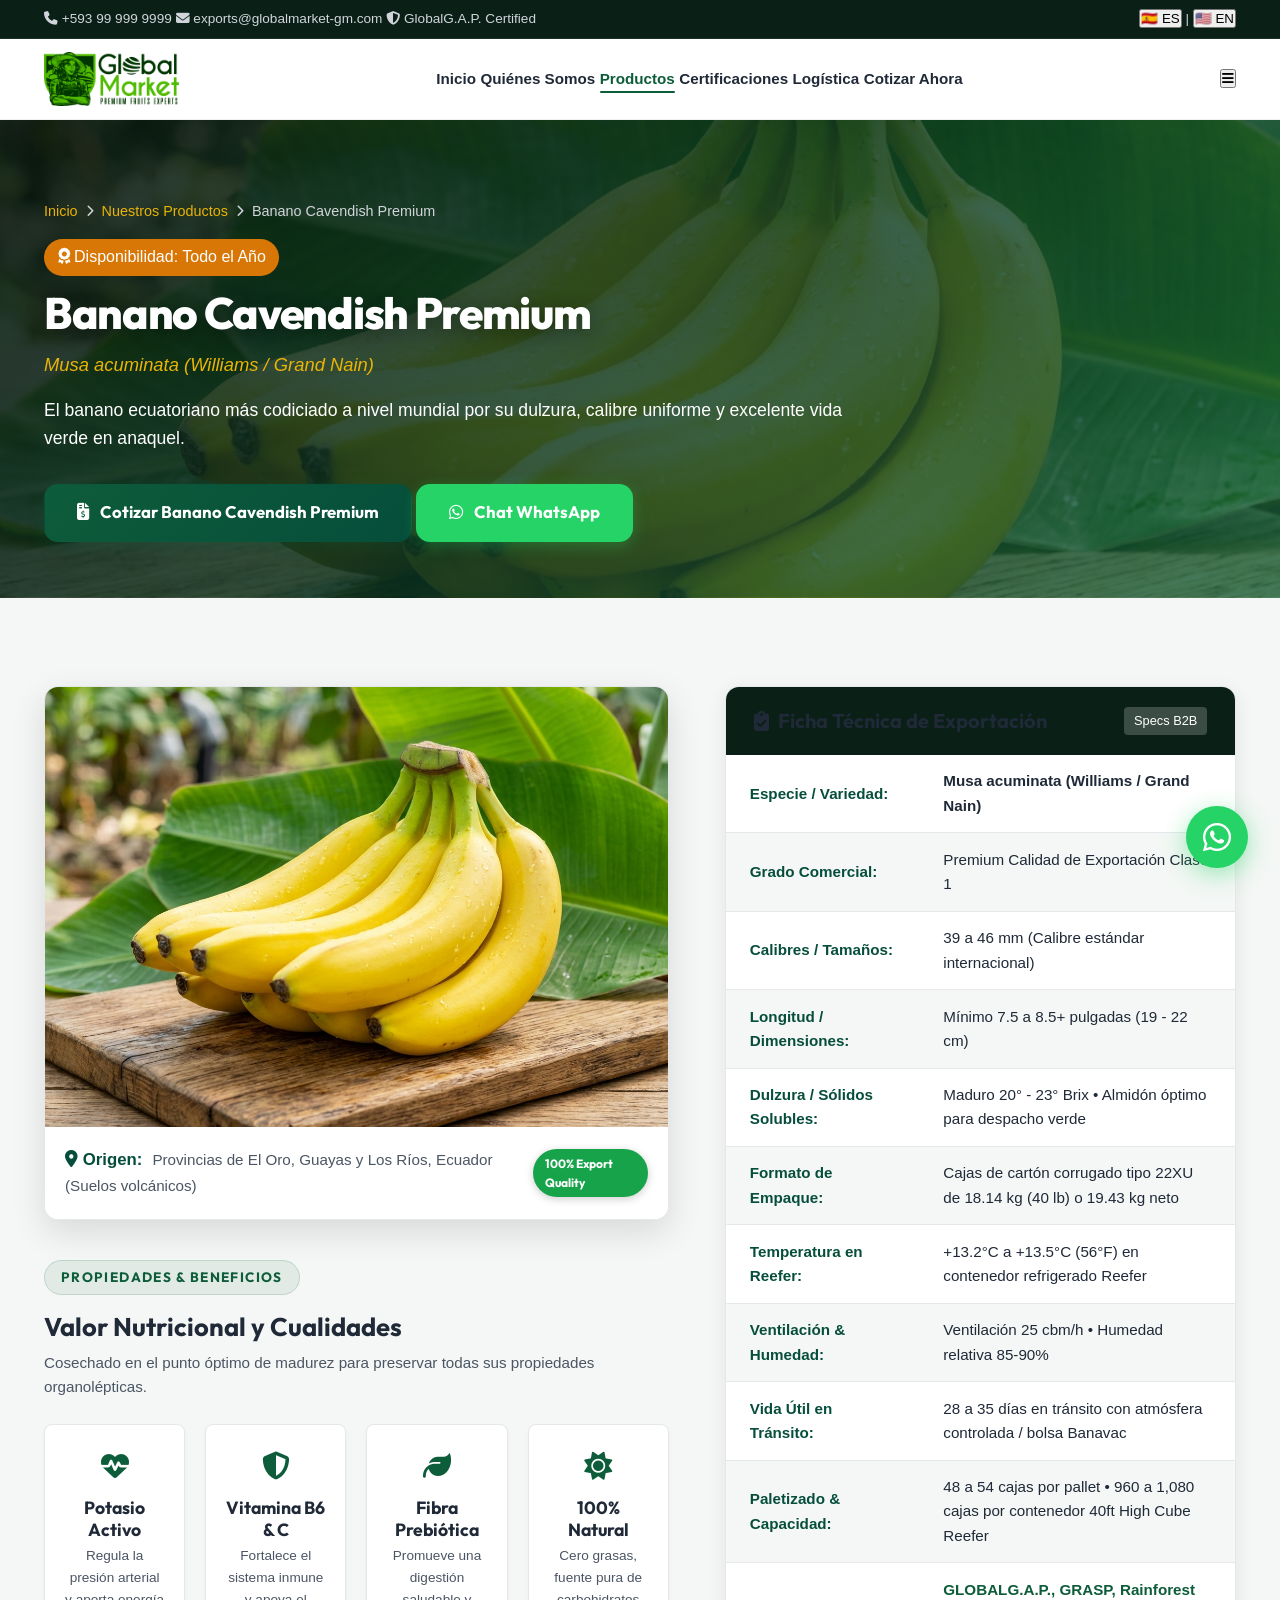
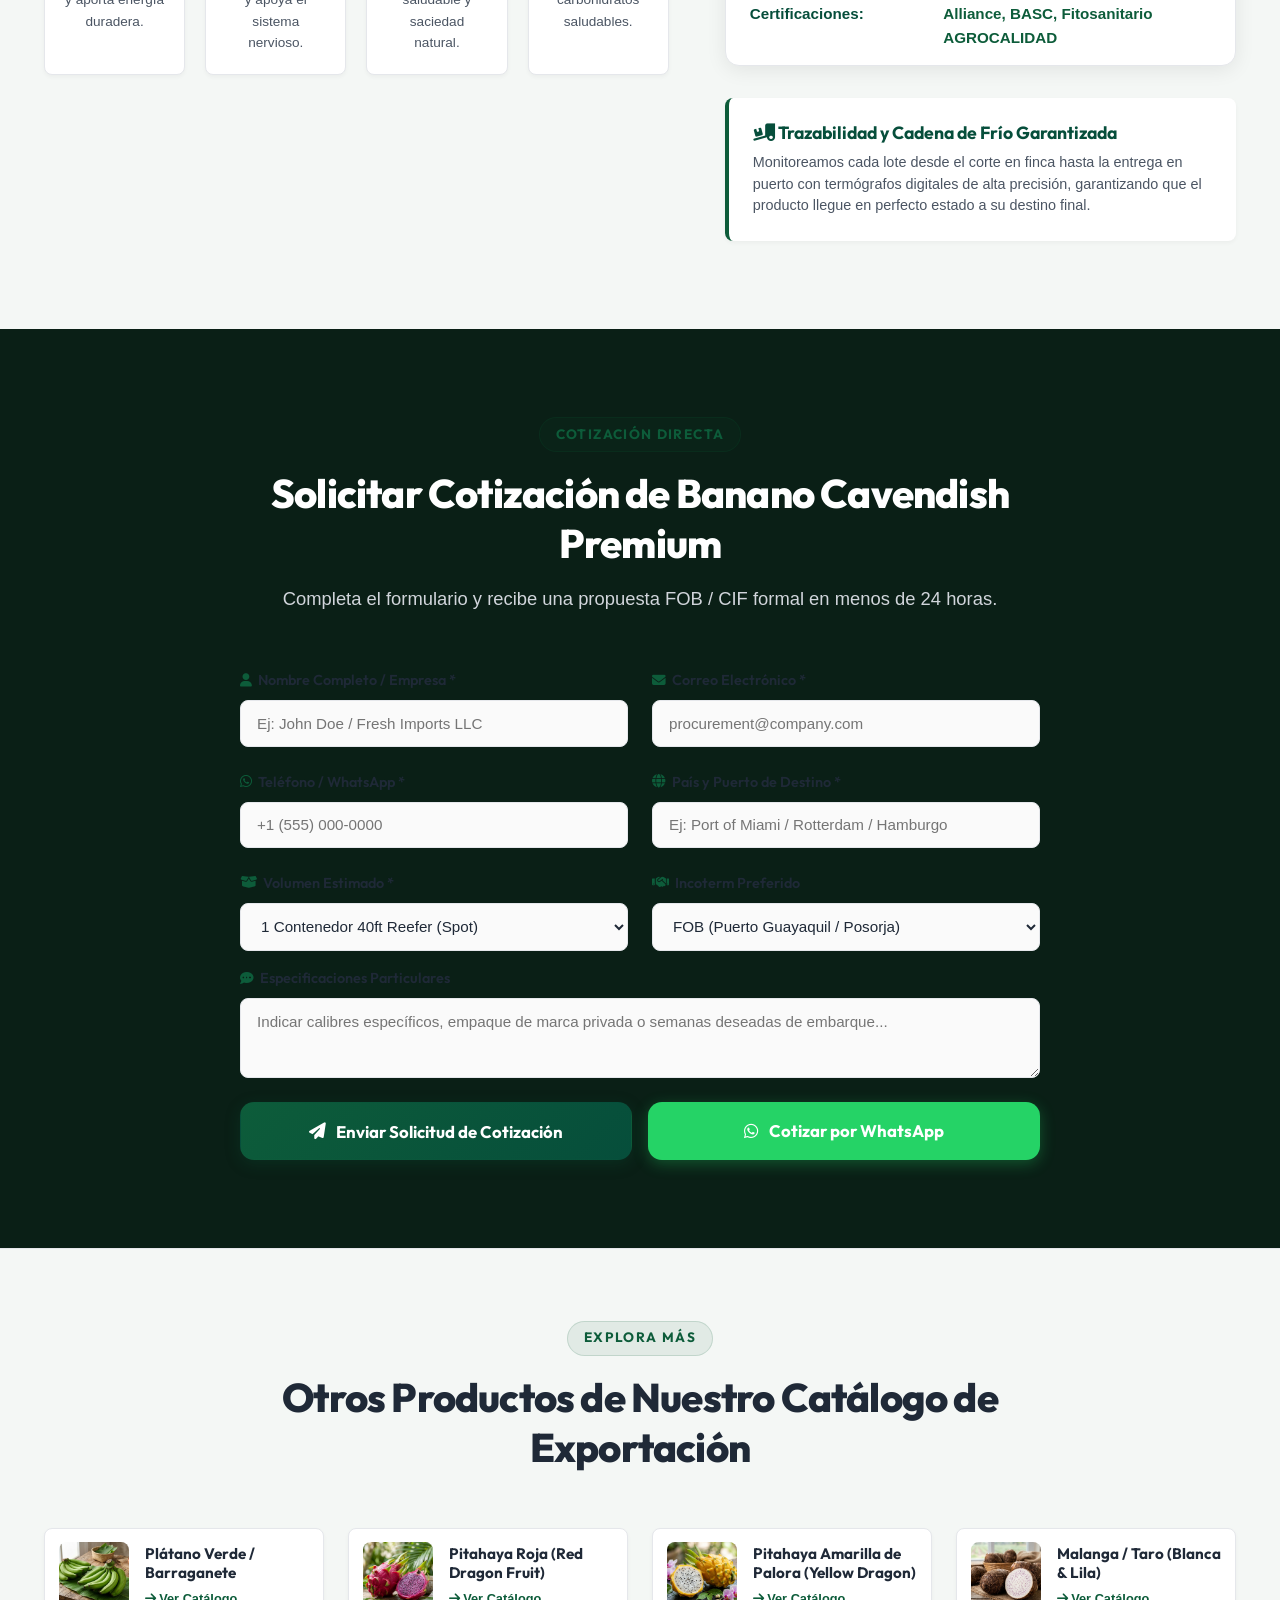
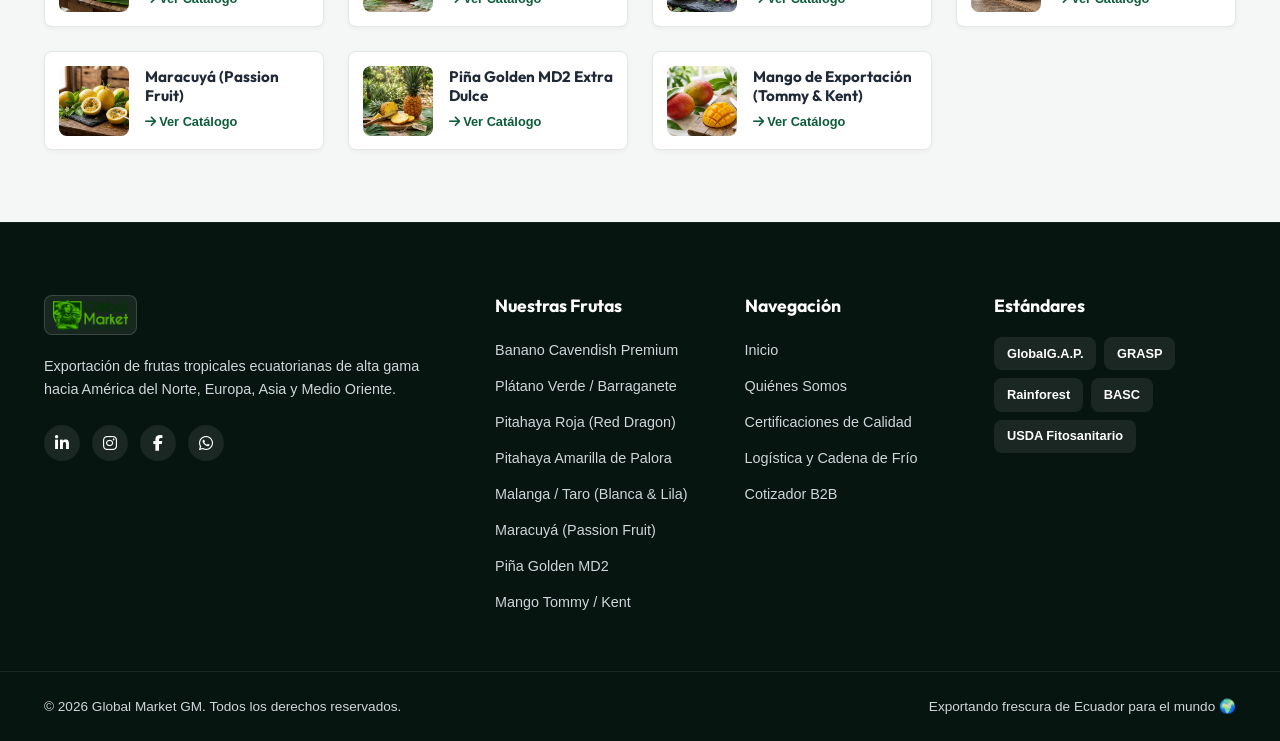
==== banano.html @ 69b7d5f7 "feat: Páginas dedicadas individuales para las 8 frutas de exportación con cabeceras de imagen, ficha" ====
<!DOCTYPE html>
<html lang="es">
<head>
  <meta charset="UTF-8">
  <meta name="viewport" content="width=device-width, initial-scale=1.0">
  <title>Banano Cavendish Premium | Exportación Global Market GM</title>
  <meta name="description" content="Exportación de Banano Cavendish Premium desde Ecuador. El banano ecuatoriano más codiciado a nivel mundial por su dulzura, calibre uniforme y excelente vida verde en anaquel. Ficha técnica, calibres, empaque y cotización B2B.">
  <link rel="icon" type="image/png" href="assets/images/favicon.png?v=3">

  <!-- Google Fonts & FontAwesome -->
  <link rel="preconnect" href="https://fonts.googleapis.com">
  <link rel="preconnect" href="https://fonts.gstatic.com" crossorigin>
  <link href="https://fonts.googleapis.com/css2?family=Inter:wght@300;400;500;600;700&family=Outfit:wght@500;600;700;800&display=swap" rel="stylesheet">
  <link rel="stylesheet" href="https://cdnjs.cloudflare.com/ajax/libs/font-awesome/6.5.1/css/all.min.css">

  <!-- Stylesheet -->
  <link rel="stylesheet" href="styles.css?v=4">
</head>
<body>

  <!-- TOP BAR -->
  <div class="top-bar">
    <div class="container top-bar-inner">
      <div class="top-bar-contact">
        <a href="tel:+593999999999"><i class="fa-solid fa-phone"></i> +593 99 999 9999</a>
        <a href="mailto:exports@globalmarket-gm.com"><i class="fa-solid fa-envelope"></i> exports@globalmarket-gm.com</a>
        <span class="top-bar-badge"><i class="fa-solid fa-shield-halved"></i> GlobalG.A.P. Certified</span>
      </div>
      <div class="top-bar-lang">
        <button type="button" class="lang-btn active" data-lang="es">🇪🇸 ES</button>
        <span class="lang-divider">|</span>
        <button type="button" class="lang-btn" data-lang="en">🇺🇸 EN</button>
      </div>
    </div>
  </div>

  <!-- NAVBAR -->
  <header class="main-header" id="navbar">
    <div class="container nav-container">
      <a href="index.html" class="brand-logo" aria-label="Global Market Inicio">
        <img src="assets/images/logo.png?v=3" alt="Global Market Logo" class="brand-img">
      </a>

      <nav class="nav-links" id="navLinks">
        <a href="index.html#inicio" class="nav-link" data-i18n="nav_home">Inicio</a>
        <a href="index.html#nosotros" class="nav-link" data-i18n="nav_about">Quiénes Somos</a>
        <a href="index.html#productos" class="nav-link active" data-i18n="nav_products">Productos</a>
        <a href="index.html#certificaciones" class="nav-link" data-i18n="nav_cert">Certificaciones</a>
        <a href="index.html#logistica" class="nav-link" data-i18n="nav_logistics">Logística</a>
        <a href="index.html#cotizador" class="nav-link nav-btn-cta" data-i18n="nav_quote">Cotizar Ahora</a>
      </nav>

      <button class="nav-mobile-toggle" id="mobileToggle" aria-label="Abrir Menú">
        <i class="fa-solid fa-bars"></i>
      </button>
    </div>
  </header>

  <!-- PRODUCT HERO HEADER CON IMAGEN -->
  <section class="product-hero product-hero-banano">
    <div class="container">
      <div class="breadcrumbs">
        <a href="index.html">Inicio</a>
        <i class="fa-solid fa-chevron-right" style="font-size: 0.75rem;"></i>
        <a href="index.html#productos">Nuestros Productos</a>
        <i class="fa-solid fa-chevron-right" style="font-size: 0.75rem;"></i>
        <span>Banano Cavendish Premium</span>
      </div>

      <div class="product-hero-content" style="max-width: 800px;">
        <span class="badge badge-gold" style="display: inline-block; margin-bottom: 0.75rem; padding: 0.35rem 0.85rem; border-radius: 99px;">
          <i class="fa-solid fa-award"></i> Disponibilidad: Todo el Año
        </span>
        <h1 class="hero-title" style="font-size: 2.75rem; margin-bottom: 0.75rem;">Banano Cavendish Premium</h1>
        <p style="font-size: 1.15rem; font-style: italic; color: var(--accent-gold); margin-bottom: 1rem;">Musa acuminata (Williams / Grand Nain)</p>
        <p class="hero-desc" style="font-size: 1.1rem; line-height: 1.6; margin-bottom: 2rem;">El banano ecuatoriano más codiciado a nivel mundial por su dulzura, calibre uniforme y excelente vida verde en anaquel.</p>

        <div class="hero-cta-group">
          <a href="#cotizador-producto" class="btn btn-primary btn-lg">
            <i class="fa-solid fa-file-invoice-dollar"></i> Cotizar Banano Cavendish Premium
          </a>
          <a href="https://wa.me/593999999999?text=Hola%20Global%20Market,%20deseo%20cotizar%20Banano Cavendish Premium%20para%20exportación." target="_blank" rel="noopener noreferrer" class="btn btn-whatsapp btn-lg">
            <i class="fa-brands fa-whatsapp"></i> Chat WhatsApp
          </a>
        </div>
      </div>
    </div>
  </section>

  <!-- PRODUCT DETAIL & SPECS -->
  <section class="section-padding bg-light">
    <div class="container">
      <div class="product-detail-grid">
        
        <!-- LEFT: IMAGEN HD & NUTRICIÓN -->
        <div>
          <div class="detail-gallery-box">
            <img src="assets/images/banano.jpg?v=4" alt="Banano Cavendish Premium" class="detail-main-img">
            <div style="padding: 1.25rem; background: #FFFFFF; display: flex; justify-content: space-between; align-items: center;">
              <div>
                <strong style="color: var(--primary-dark); font-size: 1.05rem;"><i class="fa-solid fa-location-dot text-primary"></i> Origen:</strong>
                <span style="font-size: 0.95rem; color: var(--text-muted); margin-left: 0.35rem;">Provincias de El Oro, Guayas y Los Ríos, Ecuador (Suelos volcánicos)</span>
              </div>
              <span class="product-badge badge-green" style="position: static;">100% Export Quality</span>
            </div>
          </div>

          <div style="margin-top: 2.5rem;">
            <div class="section-tag">Propiedades & Beneficios</div>
            <h3 style="font-size: 1.6rem; color: var(--text-main); margin-bottom: 0.5rem;">Valor Nutricional y Cualidades</h3>
            <p style="color: var(--text-muted); font-size: 0.95rem;">Cosechado en el punto óptimo de madurez para preservar todas sus propiedades organolépticas.</p>
            
            <div class="nutrition-grid">
              
            <div class="nutrition-card">
              <div class="nutri-icon"><i class="fa-solid fa-heart-pulse"></i></div>
              <h4 data-i18n="banano_nutri_fa-heart-pulse_title">Potasio Activo</h4>
              <p data-i18n="banano_nutri_fa-heart-pulse_desc">Regula la presión arterial y aporta energía duradera.</p>
            </div>
            <div class="nutrition-card">
              <div class="nutri-icon"><i class="fa-solid fa-shield-halved"></i></div>
              <h4 data-i18n="banano_nutri_fa-shield-halved_title">Vitamina B6 & C</h4>
              <p data-i18n="banano_nutri_fa-shield-halved_desc">Fortalece el sistema inmune y apoya el sistema nervioso.</p>
            </div>
            <div class="nutrition-card">
              <div class="nutri-icon"><i class="fa-solid fa-leaf"></i></div>
              <h4 data-i18n="banano_nutri_fa-leaf_title">Fibra Prebiótica</h4>
              <p data-i18n="banano_nutri_fa-leaf_desc">Promueve una digestión saludable y saciedad natural.</p>
            </div>
            <div class="nutrition-card">
              <div class="nutri-icon"><i class="fa-solid fa-sun"></i></div>
              <h4 data-i18n="banano_nutri_fa-sun_title">100% Natural</h4>
              <p data-i18n="banano_nutri_fa-sun_desc">Cero grasas, fuente pura de carbohidratos saludables.</p>
            </div>
            </div>
          </div>
        </div>

        <!-- RIGHT: TABLA TÉCNICA DETALLADA -->
        <div>
          <div class="specs-table-card">
            <div class="specs-table-header">
              <h3><i class="fa-solid fa-clipboard-check text-gold"></i> Ficha Técnica de Exportación</h3>
              <span style="font-size: 0.8rem; background: rgba(255,255,255,0.2); padding: 0.25rem 0.6rem; border-radius: 4px;">Specs B2B</span>
            </div>
            <table class="specs-full-table">
              <tbody>
                <tr>
                  <th>Especie / Variedad:</th>
                  <td><strong>Musa acuminata (Williams / Grand Nain)</strong></td>
                </tr>
                <tr>
                  <th>Grado Comercial:</th>
                  <td>Premium Calidad de Exportación Clase 1</td>
                </tr>
                <tr>
                  <th>Calibres / Tamaños:</th>
                  <td>39 a 46 mm (Calibre estándar internacional)</td>
                </tr>
                <tr>
                  <th>Longitud / Dimensiones:</th>
                  <td>Mínimo 7.5 a 8.5+ pulgadas (19 - 22 cm)</td>
                </tr>
                <tr>
                  <th>Dulzura / Sólidos Solubles:</th>
                  <td>Maduro 20° - 23° Brix • Almidón óptimo para despacho verde</td>
                </tr>
                <tr>
                  <th>Formato de Empaque:</th>
                  <td>Cajas de cartón corrugado tipo 22XU de 18.14 kg (40 lb) o 19.43 kg neto</td>
                </tr>
                <tr>
                  <th>Temperatura en Reefer:</th>
                  <td>+13.2°C a +13.5°C (56°F) en contenedor refrigerado Reefer</td>
                </tr>
                <tr>
                  <th>Ventilación & Humedad:</th>
                  <td>Ventilación 25 cbm/h • Humedad relativa 85-90%</td>
                </tr>
                <tr>
                  <th>Vida Útil en Tránsito:</th>
                  <td>28 a 35 días en tránsito con atmósfera controlada / bolsa Banavac</td>
                </tr>
                <tr>
                  <th>Paletizado & Capacidad:</th>
                  <td>48 a 54 cajas por pallet • 960 a 1,080 cajas por contenedor 40ft High Cube Reefer</td>
                </tr>
                <tr>
                  <th>Certificaciones:</th>
                  <td><span style="color: var(--primary); font-weight: 600;">GLOBALG.A.P., GRASP, Rainforest Alliance, BASC, Fitosanitario AGROCALIDAD</span></td>
                </tr>
              </tbody>
            </table>
          </div>

          <!-- HIGHLIGHT BOX -->
          <div style="background: #FFFFFF; border-left: 4px solid var(--primary); padding: 1.5rem; border-radius: var(--radius-sm); box-shadow: var(--shadow-sm);">
            <h4 style="font-size: 1.1rem; color: var(--primary-dark); margin-bottom: 0.5rem;"><i class="fa-solid fa-truck-ramp-box"></i> Trazabilidad y Cadena de Frío Garantizada</h4>
            <p style="font-size: 0.9rem; color: var(--text-muted); line-height: 1.5; margin: 0;">
              Monitoreamos cada lote desde el corte en finca hasta la entrega en puerto con termógrafos digitales de alta precisión, garantizando que el producto llegue en perfecto estado a su destino final.
            </p>
          </div>
        </div>

      </div>
    </div>
  </section>

  <!-- COTIZADOR DEDICADO PARA ESTE PRODUCTO -->
  <section class="section-padding" id="cotizador-producto" style="background: var(--bg-dark); color: #FFFFFF;">
    <div class="container">
      <div class="section-header text-center">
        <div class="section-tag">Cotización Directa</div>
        <h2 class="section-title text-white">Solicitar Cotización de Banano Cavendish Premium</h2>
        <p class="section-subtitle text-white-muted">
          Completa el formulario y recibe una propuesta FOB / CIF formal en menos de 24 horas.
        </p>
      </div>

      <div class="quote-form-card" style="max-width: 800px; margin: 0 auto;">
        <form id="productQuoteForm" class="quote-form">
          <input type="hidden" id="selectedProduct" value="Banano Cavendish Premium">
          <div class="form-grid">
            <div class="form-group">
              <label for="pClientName" class="form-label"><i class="fa-solid fa-user"></i> Nombre Completo / Empresa *</label>
              <input type="text" id="pClientName" class="form-input" placeholder="Ej: John Doe / Fresh Imports LLC" required>
            </div>
            <div class="form-group">
              <label for="pClientEmail" class="form-label"><i class="fa-solid fa-envelope"></i> Correo Electrónico *</label>
              <input type="email" id="pClientEmail" class="form-input" placeholder="procurement@company.com" required>
            </div>
            <div class="form-group">
              <label for="pClientPhone" class="form-label"><i class="fa-brands fa-whatsapp"></i> Teléfono / WhatsApp *</label>
              <input type="tel" id="pClientPhone" class="form-input" placeholder="+1 (555) 000-0000" required>
            </div>
            <div class="form-group">
              <label for="pDestCountry" class="form-label"><i class="fa-solid fa-globe"></i> País y Puerto de Destino *</label>
              <input type="text" id="pDestCountry" class="form-input" placeholder="Ej: Port of Miami / Rotterdam / Hamburgo" required>
            </div>
            <div class="form-group">
              <label for="pVolume" class="form-label"><i class="fa-solid fa-box-open"></i> Volumen Estimado *</label>
              <select id="pVolume" class="form-select" required>
                <option value="1 Contenedor 40ft Reefer (Spot)">1 Contenedor 40ft Reefer (Spot)</option>
                <option value="2 a 4 Contenedores / Mes">2 a 4 Contenedores / Mes</option>
                <option value="+5 Contenedores / Mes (Programa Anual)">+5 Contenedores / Mes (Programa Anual)</option>
                <option value="Carga Aérea (Pallets)">Carga Aérea (Pallets Semanales)</option>
              </select>
            </div>
            <div class="form-group">
              <label for="pIncoterm" class="form-label"><i class="fa-solid fa-handshake"></i> Incoterm Preferido</label>
              <select id="pIncoterm" class="form-select">
                <option value="FOB Guayaquil / Posorja">FOB (Puerto Guayaquil / Posorja)</option>
                <option value="CIF Puerto de Destino">CIF (Costo, Seguro y Flete)</option>
                <option value="CFR Puerto de Destino">CFR (Costo y Flete)</option>
              </select>
            </div>
          </div>

          <div class="form-group" style="margin-top: 1rem;">
            <label for="pComments" class="form-label"><i class="fa-solid fa-comment-dots"></i> Especificaciones Particulares</label>
            <textarea id="pComments" rows="3" class="form-textarea" placeholder="Indicar calibres específicos, empaque de marca privada o semanas deseadas de embarque..."></textarea>
          </div>

          <div class="form-submit-row" style="margin-top: 1.5rem;">
            <button type="submit" class="btn btn-primary btn-lg">
              <i class="fa-solid fa-paper-plane"></i> Enviar Solicitud de Cotización
            </button>
            <a href="https://wa.me/593999999999?text=Hola%20Global%20Market,%20deseo%20cotizar%20Banano Cavendish Premium%20para%20exportación." target="_blank" rel="noopener noreferrer" class="btn btn-whatsapp btn-lg">
              <i class="fa-brands fa-whatsapp"></i> Cotizar por WhatsApp
            </a>
          </div>
        </form>
      </div>
    </div>
  </section>

  <!-- OTRAS FRUTAS DISPONIBLES EN EL CATÁLOGO -->
  <section class="other-fruits-strip">
    <div class="container">
      <div class="section-header text-center">
        <div class="section-tag">Explora Más</div>
        <h2 class="section-title">Otros Productos de Nuestro Catálogo de Exportación</h2>
      </div>

      <div style="display: grid; grid-template-columns: repeat(auto-fill, minmax(240px, 1fr)); gap: 1.5rem; margin-top: 2rem;">
        
            <a href="platano.html" class="related-fruit-card">
              <img src="assets/images/platano.jpg?v=4" alt="Plátano Verde / Barraganete" loading="lazy">
              <div class="related-fruit-info">
                <h4>Plátano Verde / Barraganete</h4>
                <span><i class="fa-solid fa-arrow-right"></i> Ver Catálogo</span>
              </div>
            </a>
            <a href="pitahaya-roja.html" class="related-fruit-card">
              <img src="assets/images/pitahaya-roja.jpg?v=4" alt="Pitahaya Roja (Red Dragon Fruit)" loading="lazy">
              <div class="related-fruit-info">
                <h4>Pitahaya Roja (Red Dragon Fruit)</h4>
                <span><i class="fa-solid fa-arrow-right"></i> Ver Catálogo</span>
              </div>
            </a>
            <a href="pitahaya-amarilla.html" class="related-fruit-card">
              <img src="assets/images/pitahaya-amarilla.jpg?v=4" alt="Pitahaya Amarilla de Palora (Yellow Dragon)" loading="lazy">
              <div class="related-fruit-info">
                <h4>Pitahaya Amarilla de Palora (Yellow Dragon)</h4>
                <span><i class="fa-solid fa-arrow-right"></i> Ver Catálogo</span>
              </div>
            </a>
            <a href="malanga.html" class="related-fruit-card">
              <img src="assets/images/malanga.jpg?v=4" alt="Malanga / Taro (Blanca & Lila)" loading="lazy">
              <div class="related-fruit-info">
                <h4>Malanga / Taro (Blanca & Lila)</h4>
                <span><i class="fa-solid fa-arrow-right"></i> Ver Catálogo</span>
              </div>
            </a>
            <a href="maracuya.html" class="related-fruit-card">
              <img src="assets/images/maracuya.jpg?v=4" alt="Maracuyá (Passion Fruit)" loading="lazy">
              <div class="related-fruit-info">
                <h4>Maracuyá (Passion Fruit)</h4>
                <span><i class="fa-solid fa-arrow-right"></i> Ver Catálogo</span>
              </div>
            </a>
            <a href="pina.html" class="related-fruit-card">
              <img src="assets/images/pina.jpg?v=4" alt="Piña Golden MD2 Extra Dulce" loading="lazy">
              <div class="related-fruit-info">
                <h4>Piña Golden MD2 Extra Dulce</h4>
                <span><i class="fa-solid fa-arrow-right"></i> Ver Catálogo</span>
              </div>
            </a>
            <a href="mango.html" class="related-fruit-card">
              <img src="assets/images/mango.jpg?v=4" alt="Mango de Exportación (Tommy & Kent)" loading="lazy">
              <div class="related-fruit-info">
                <h4>Mango de Exportación (Tommy & Kent)</h4>
                <span><i class="fa-solid fa-arrow-right"></i> Ver Catálogo</span>
              </div>
            </a>
      </div>
    </div>
  </section>

  <!-- FOOTER -->
  <footer class="main-footer">
    <div class="container footer-container">
      <div class="footer-col brand-col">
        <div class="footer-logo">
          <img src="assets/images/logo.png?v=3" alt="Global Market Logo" class="footer-logo-img">
        </div>
        <p class="footer-desc">
          Exportación de frutas tropicales ecuatorianas de alta gama hacia América del Norte, Europa, Asia y Medio Oriente.
        </p>
        <div class="footer-socials">
          <a href="#" aria-label="LinkedIn"><i class="fa-brands fa-linkedin-in"></i></a>
          <a href="#" aria-label="Instagram"><i class="fa-brands fa-instagram"></i></a>
          <a href="#" aria-label="Facebook"><i class="fa-brands fa-facebook-f"></i></a>
          <a href="https://wa.me/593999999999" aria-label="WhatsApp"><i class="fa-brands fa-whatsapp"></i></a>
        </div>
      </div>

      <div class="footer-col">
        <h4 class="footer-heading">Nuestras Frutas</h4>
        <ul class="footer-links">
          <li><a href="banano.html">Banano Cavendish Premium</a></li>
          <li><a href="platano.html">Plátano Verde / Barraganete</a></li>
          <li><a href="pitahaya-roja.html">Pitahaya Roja (Red Dragon)</a></li>
          <li><a href="pitahaya-amarilla.html">Pitahaya Amarilla de Palora</a></li>
          <li><a href="malanga.html">Malanga / Taro (Blanca & Lila)</a></li>
          <li><a href="maracuya.html">Maracuyá (Passion Fruit)</a></li>
          <li><a href="pina.html">Piña Golden MD2</a></li>
          <li><a href="mango.html">Mango Tommy / Kent</a></li>
        </ul>
      </div>

      <div class="footer-col">
        <h4 class="footer-heading">Navegación</h4>
        <ul class="footer-links">
          <li><a href="index.html#inicio">Inicio</a></li>
          <li><a href="index.html#nosotros">Quiénes Somos</a></li>
          <li><a href="index.html#certificaciones">Certificaciones de Calidad</a></li>
          <li><a href="index.html#logistica">Logística y Cadena de Frío</a></li>
          <li><a href="index.html#cotizador">Cotizador B2B</a></li>
        </ul>
      </div>

      <div class="footer-col">
        <h4 class="footer-heading">Estándares</h4>
        <div class="footer-badges-list">
          <span class="f-badge">GlobalG.A.P.</span>
          <span class="f-badge">GRASP</span>
          <span class="f-badge">Rainforest</span>
          <span class="f-badge">BASC</span>
          <span class="f-badge">USDA Fitosanitario</span>
        </div>
      </div>
    </div>

    <div class="footer-bottom">
      <div class="container footer-bottom-inner">
        <p>&copy; <span id="year">2026</span> Global Market GM. Todos los derechos reservados.</p>
        <p class="footer-made-with">Exportando frescura de Ecuador para el mundo 🌍</p>
      </div>
    </div>
  </footer>

  <!-- FLOATING WHATSAPP BUTTON -->
  <a href="https://wa.me/593999999999?text=Hola%20Global%20Market,%20deseo%20cotizar%20Banano Cavendish Premium%20para%20exportación." target="_blank" rel="noopener noreferrer" class="floating-wa" aria-label="Contactar por WhatsApp">
    <i class="fa-brands fa-whatsapp"></i>
    <span class="wa-tooltip">¡Chatea con un asesor de exportación!</span>
  </a>

  <!-- Script JS -->
  <script src="app.js?v=4"></script>
</body>
</html>
---- styles.css ----
/* ==========================================================================
   JUMOFRESH - MODERN TROPICAL FRUIT EXPORTER DESIGN SYSTEM
   ========================================================================== */

:root {
  --primary: #0D5C3A;
  --primary-light: #16A34A;
  --primary-dark: #064E3B;
  --primary-soft: rgba(13, 92, 58, 0.08);
  
  --accent-gold: #EAB308;
  --accent-amber: #F59E0B;
  --accent-rose: #E11D48;
  --accent-lime: #84CC16;
  
  --bg-dark: #0A1F16;
  --bg-dark-card: #102C20;
  --bg-light: #F4F7F5;
  --bg-white: #FFFFFF;
  
  --text-main: #1F2937;
  --text-muted: #4B5563;
  --text-light: #9CA3AF;
  --text-white: #FFFFFF;
  --text-white-muted: #D1D5DB;

  --border-light: #E5E7EB;
  --border-glass: rgba(255, 255, 255, 0.2);
  
  --shadow-sm: 0 2px 4px rgba(0,0,0,0.04);
  --shadow-md: 0 4px 20px rgba(0,0,0,0.08);
  --shadow-lg: 0 12px 35px rgba(0,0,0,0.12);
  --shadow-glow: 0 0 25px rgba(22, 163, 74, 0.35);

  --radius-sm: 8px;
  --radius-md: 14px;
  --radius-lg: 24px;
  --radius-full: 9999px;

  --transition: all 0.3s cubic-bezier(0.4, 0, 0.2, 1);
  --container-max: 1240px;
}

/* Reset & Global */
*, *::before, *::after {
  box-sizing: border-box;
  margin: 0;
  padding: 0;
}

html {
  scroll-behavior: smooth;
  font-size: 16px;
}

body {
  font-family: 'Plus Jakarta Sans', -apple-system, BlinkMacSystemFont, sans-serif;
  color: var(--text-main);
  background-color: var(--bg-white);
  line-height: 1.6;
  overflow-x: hidden;
}

h1, h2, h3, h4, h5, h6 {
  font-family: 'Outfit', sans-serif;
  font-weight: 700;
  line-height: 1.25;
  color: var(--text-main);
}

a {
  text-decoration: none;
  color: inherit;
  transition: var(--transition);
}

img {
  max-width: 100%;
  height: auto;
  display: block;
}

.container {
  width: 100%;
  max-width: var(--container-max);
  margin-left: auto;
  margin-right: auto;
  padding-left: 1.5rem;
  padding-right: 1.5rem;
}

.section-padding {
  padding-top: 5.5rem;
  padding-bottom: 5.5rem;
}

.bg-light {
  background-color: var(--bg-light);
}

.text-center {
  text-align: center;
}

.text-white {
  color: var(--text-white) !important;
}

.text-white-muted {
  color: var(--text-white-muted) !important;
}

.text-accent {
  color: var(--accent-gold);
}

/* Grids & Layouts */
.grid-2-cols {
  display: grid;
  grid-template-columns: 1fr 1fr;
  gap: 3.5rem;
}

.align-center {
  align-items: center;
}

/* Section Headers */
.section-header {
  max-width: 760px;
  margin: 0 auto 3.5rem auto;
}

.section-tag {
  display: inline-block;
  font-family: 'Outfit', sans-serif;
  font-weight: 700;
  font-size: 0.85rem;
  text-transform: uppercase;
  letter-spacing: 0.1em;
  color: var(--primary);
  background-color: var(--primary-soft);
  padding: 0.35rem 1rem;
  border-radius: var(--radius-full);
  margin-bottom: 1rem;
  border: 1px solid rgba(13, 92, 58, 0.15);
}

.section-title {
  font-size: 2.5rem;
  font-weight: 800;
  letter-spacing: -0.02em;
  margin-bottom: 1rem;
}

.section-subtitle {
  font-size: 1.15rem;
  color: var(--text-muted);
  font-weight: 400;
}

.section-desc {
  font-size: 1.05rem;
  color: var(--text-muted);
  margin-bottom: 1.25rem;
  line-height: 1.7;
}

/* ==========================================================================
   TOP ANNOUNCEMENT BAR
   ========================================================================== */
.top-bar {
  background-color: var(--bg-dark);
  color: var(--text-white-muted);
  font-size: 0.85rem;
  padding: 0.5rem 0;
  border-bottom: 1px solid rgba(255,255,255,0.08);
}

.top-bar-inner {
  display: flex;
  justify-content: space-between;
  align-items: center;
  flex-wrap: wrap;
  gap: 1rem;
}

.top-bar-left {
  display: flex;
  gap: 1.5rem;
  align-items: center;
}

.top-bar-left i {
  color: var(--accent-gold);
  margin-right: 0.35rem;
}

.top-bar-right {
  display: flex;
  align-items: center;
  gap: 1.5rem;
}

.top-link {
  color: var(--text-white-muted);
  display: flex;
  align-items: center;
  gap: 0.4rem;
}

.top-link:hover {
  color: var(--accent-gold);
}

/* Language Switcher */
.lang-switch-btn {
  position: relative;
  cursor: pointer;
  background: rgba(255,255,255,0.1);
  padding: 0.25rem 0.75rem;
  border-radius: var(--radius-full);
  font-weight: 600;
  display: flex;
  align-items: center;
  gap: 0.4rem;
  user-select: none;
}

.lang-switch-btn:hover {
  background: rgba(255,255,255,0.2);
}

.lang-dropdown {
  position: absolute;
  top: calc(100% + 5px);
  right: 0;
  background: #FFFFFF;
  color: var(--text-main);
  border-radius: var(--radius-sm);
  box-shadow: var(--shadow-lg);
  padding: 0.4rem;
  display: none;
  flex-direction: column;
  min-width: 120px;
  z-index: 100;
  border: 1px solid var(--border-light);
}

.lang-dropdown.show {
  display: flex;
}

.lang-option {
  background: none;
  border: none;
  text-align: left;
  padding: 0.5rem 0.75rem;
  font-size: 0.85rem;
  font-weight: 600;
  cursor: pointer;
  border-radius: 4px;
  transition: var(--transition);
}

.lang-option:hover, .lang-option.active {
  background-color: var(--primary-soft);
  color: var(--primary);
}

/* ==========================================================================
   MAIN NAVIGATION HEADER
   ========================================================================== */
.main-header {
  position: sticky;
  top: 0;
  z-index: 999;
  background: rgba(255, 255, 255, 0.95);
  backdrop-filter: blur(12px);
  -webkit-backdrop-filter: blur(12px);
  border-bottom: 1px solid rgba(0,0,0,0.06);
  transition: var(--transition);
}

.nav-container {
  display: flex;
  align-items: center;
  justify-content: space-between;
  height: 80px;
}

.brand-logo {
  display: flex;
  align-items: center;
  transition: var(--transition);
}

.brand-logo:hover {
  transform: scale(1.02);
}

.brand-img {
  height: 54px;
  width: auto;
  max-width: 220px;
  object-fit: contain;
  display: block;
}

.footer-logo-img {
  height: 52px;
  width: auto;
  max-width: 210px;
  object-fit: contain;
  display: block;
  background: rgba(255, 255, 255, 0.08);
  padding: 4px 8px;
  border-radius: var(--radius-sm);
  border: 1px solid rgba(255, 255, 255, 0.15);
}

.nav-menu {
  display: flex;
  align-items: center;
  gap: 2rem;
}

.nav-link {
  font-weight: 600;
  font-size: 0.95rem;
  color: var(--text-main);
  position: relative;
  padding: 0.35rem 0;
}

.nav-link::after {
  content: '';
  position: absolute;
  bottom: 0;
  left: 0;
  width: 0%;
  height: 2px;
  background: var(--primary);
  transition: var(--transition);
  border-radius: 2px;
}

.nav-link:hover, .nav-link.active {
  color: var(--primary);
}

.nav-link:hover::after, .nav-link.active::after {
  width: 100%;
}

.header-actions {
  display: flex;
  align-items: center;
  gap: 0.75rem;
}

.btn-whatsapp-header {
  background-color: #25D366;
  color: white;
  width: 40px;
  height: 40px;
  border-radius: var(--radius-full);
  display: flex;
  align-items: center;
  justify-content: center;
  font-size: 1.25rem;
  box-shadow: 0 4px 12px rgba(37, 211, 102, 0.3);
}

.btn-whatsapp-header:hover {
  transform: scale(1.08);
  color: white;
}

.mobile-toggle {
  display: none;
  background: none;
  border: none;
  font-size: 1.5rem;
  color: var(--text-main);
  cursor: pointer;
  padding: 0.5rem;
}

/* Mobile Drawer */
.mobile-drawer {
  position: fixed;
  top: 0;
  right: -100%;
  width: 300px;
  height: 100vh;
  background: #FFFFFF;
  z-index: 1000;
  box-shadow: var(--shadow-lg);
  padding: 2rem 1.5rem;
  transition: var(--transition);
  display: flex;
  flex-direction: column;
}

.mobile-drawer.open {
  right: 0;
}

.mobile-drawer-head {
  display: flex;
  justify-content: space-between;
  align-items: center;
  margin-bottom: 2rem;
  border-bottom: 1px solid var(--border-light);
  padding-bottom: 1rem;
}

.mobile-close {
  background: none;
  border: none;
  font-size: 1.5rem;
  cursor: pointer;
  color: var(--text-main);
}

.mobile-drawer-links {
  display: flex;
  flex-direction: column;
  gap: 1.25rem;
}

.mobile-link {
  font-size: 1.1rem;
  font-weight: 600;
  color: var(--text-main);
}

.mobile-link:hover {
  color: var(--primary);
}

/* ==========================================================================
   BUTTONS
   ========================================================================== */
.btn {
  display: inline-flex;
  align-items: center;
  gap: 0.6rem;
  font-family: 'Outfit', sans-serif;
  font-weight: 700;
  font-size: 0.95rem;
  padding: 0.75rem 1.5rem;
  border-radius: var(--radius-md);
  cursor: pointer;
  border: 1px solid transparent;
  transition: var(--transition);
  text-align: center;
}

.btn-sm {
  padding: 0.5rem 1rem;
  font-size: 0.875rem;
  border-radius: var(--radius-sm);
}

.btn-lg {
  padding: 0.9rem 2rem;
  font-size: 1.05rem;
  border-radius: var(--radius-md);
}

.btn-primary {
  background: linear-gradient(135deg, var(--primary) 0%, var(--primary-dark) 100%);
  color: #FFFFFF;
  box-shadow: 0 4px 15px rgba(13, 92, 58, 0.25);
}

.btn-primary:hover {
  background: linear-gradient(135deg, var(--primary-light) 0%, var(--primary) 100%);
  transform: translateY(-2px);
  box-shadow: 0 6px 20px rgba(13, 92, 58, 0.35);
  color: #FFFFFF;
}

.btn-glass {
  background: rgba(255, 255, 255, 0.2);
  color: #FFFFFF;
  border: 1px solid rgba(255, 255, 255, 0.4);
  backdrop-filter: blur(8px);
}

.btn-glass:hover {
  background: rgba(255, 255, 255, 0.35);
  color: #FFFFFF;
  transform: translateY(-2px);
}

.btn-outline-primary {
  background: transparent;
  color: var(--primary);
  border: 1.5px solid var(--primary);
}

.btn-outline-primary:hover {
  background: var(--primary);
  color: #FFFFFF;
}

.btn-outline-secondary {
  background: transparent;
  color: var(--text-muted);
  border: 1.5px solid var(--border-light);
}

.btn-outline-secondary:hover {
  background: var(--bg-light);
  color: var(--text-main);
}

.btn-whatsapp {
  background: #25D366;
  color: #FFFFFF;
  box-shadow: 0 4px 15px rgba(37, 211, 102, 0.3);
}

.btn-whatsapp:hover {
  background: #20BA5A;
  color: #FFFFFF;
  transform: translateY(-2px);
  box-shadow: 0 6px 22px rgba(37, 211, 102, 0.45);
}

/* ==========================================================================
   HERO SECTION
   ========================================================================== */
.hero-section {
  position: relative;
  min-height: 90vh;
  display: flex;
  align-items: center;
  background-image: url('assets/images/hero-banner.jpg?v=4');
  background-size: cover;
  background-position: center center;
  background-attachment: fixed;
  color: var(--text-white);
  padding: 6rem 0;
}

.hero-bg-overlay {
  position: absolute;
  inset: 0;
  background: linear-gradient(135deg, rgba(10, 31, 22, 0.88) 0%, rgba(13, 92, 58, 0.7) 60%, rgba(0, 0, 0, 0.6) 100%);
  z-index: 1;
}

.hero-container {
  position: relative;
  z-index: 2;
}

.hero-content {
  max-width: 820px;
}

.hero-badge {
  display: inline-flex;
  align-items: center;
  gap: 0.5rem;
  background: rgba(234, 179, 8, 0.2);
  border: 1px solid var(--accent-gold);
  color: var(--accent-gold);
  padding: 0.4rem 1.1rem;
  border-radius: var(--radius-full);
  font-size: 0.9rem;
  font-weight: 700;
  margin-bottom: 1.5rem;
  backdrop-filter: blur(8px);
}

.hero-title {
  font-size: 3.6rem;
  font-weight: 800;
  color: #FFFFFF;
  line-height: 1.15;
  margin-bottom: 1.5rem;
  letter-spacing: -0.03em;
  text-shadow: 0 4px 20px rgba(0,0,0,0.4);
}

.hero-subtitle {
  font-size: 1.25rem;
  color: var(--text-white-muted);
  line-height: 1.7;
  margin-bottom: 2.5rem;
}

.hero-subtitle strong {
  color: #FFFFFF;
}

.hero-buttons {
  display: flex;
  flex-wrap: wrap;
  gap: 1rem;
  margin-bottom: 3.5rem;
}

.hero-stats-grid {
  display: grid;
  grid-template-columns: repeat(4, 1fr);
  gap: 1.5rem;
  border-top: 1px solid rgba(255,255,255,0.15);
  padding-top: 2rem;
}

.stat-card {
  display: flex;
  flex-direction: column;
}

.stat-num {
  font-family: 'Outfit', sans-serif;
  font-size: 2rem;
  font-weight: 800;
  color: var(--accent-gold);
  line-height: 1;
  margin-bottom: 0.35rem;
}

.stat-lbl {
  font-size: 0.85rem;
  color: var(--text-white-muted);
  font-weight: 500;
}

/* ==========================================================================
   ABOUT SECTION
   ========================================================================== */
.about-visuals {
  position: relative;
}

.image-wrapper-card {
  position: relative;
  border-radius: var(--radius-lg);
  overflow: hidden;
  box-shadow: var(--shadow-lg);
}

.about-img-main {
  width: 100%;
  height: 480px;
  object-fit: cover;
  transition: transform 0.5s ease;
}

.image-wrapper-card:hover .about-img-main {
  transform: scale(1.03);
}

.about-floating-badge {
  position: absolute;
  bottom: 2rem;
  right: 2rem;
  background: rgba(255, 255, 255, 0.95);
  backdrop-filter: blur(12px);
  padding: 1rem 1.5rem;
  border-radius: var(--radius-md);
  box-shadow: var(--shadow-lg);
  display: flex;
  align-items: center;
  gap: 1rem;
  border-left: 4px solid var(--primary);
}

.about-floating-badge .badge-icon {
  width: 44px;
  height: 44px;
  background: var(--primary-soft);
  color: var(--primary);
  border-radius: var(--radius-full);
  display: flex;
  align-items: center;
  justify-content: center;
  font-size: 1.25rem;
}

.about-floating-badge h4 {
  font-size: 1.05rem;
  margin-bottom: 0.2rem;
}

.about-floating-badge p {
  font-size: 0.8rem;
  color: var(--text-muted);
}

.about-features-list {
  display: flex;
  flex-direction: column;
  gap: 1.25rem;
  margin-top: 2rem;
}

.about-feature-item {
  display: flex;
  align-items: flex-start;
  gap: 1rem;
}

.feature-icon {
  width: 40px;
  height: 40px;
  background: var(--primary-soft);
  color: var(--primary);
  border-radius: var(--radius-sm);
  display: flex;
  align-items: center;
  justify-content: center;
  font-size: 1.15rem;
  flex-shrink: 0;
  margin-top: 0.15rem;
}

.about-feature-item h4 {
  font-size: 1.05rem;
  margin-bottom: 0.25rem;
}

.about-feature-item p {
  font-size: 0.9rem;
  color: var(--text-muted);
}

/* ==========================================================================
   PRODUCTS CATALOG
   ========================================================================== */
.products-grid {
  display: grid;
  grid-template-columns: repeat(4, 1fr);
  gap: 1.75rem;
}

.product-card {
  background: var(--bg-white);
  border-radius: var(--radius-md);
  overflow: hidden;
  box-shadow: var(--shadow-md);
  border: 1px solid rgba(0,0,0,0.06);
  display: flex;
  flex-direction: column;
  transition: var(--transition);
}

.product-card:hover {
  transform: translateY(-8px);
  box-shadow: var(--shadow-lg);
  border-color: rgba(13, 92, 58, 0.2);
}

.product-img-box {
  position: relative;
  height: 230px;
  overflow: hidden;
  background: #E5E7EB;
}

.product-img {
  width: 100%;
  height: 100%;
  object-fit: cover;
  transition: transform 0.6s cubic-bezier(0.4, 0, 0.2, 1);
}

.product-card:hover .product-img {
  transform: scale(1.08);
}

.product-badge {
  position: absolute;
  top: 1rem;
  right: 1rem;
  font-family: 'Outfit', sans-serif;
  font-weight: 700;
  font-size: 0.75rem;
  padding: 0.3rem 0.75rem;
  border-radius: var(--radius-full);
  color: #FFFFFF;
  box-shadow: 0 2px 8px rgba(0,0,0,0.2);
}

.badge-green { background-color: var(--primary-light); }
.badge-amber { background-color: var(--accent-amber); }
.badge-rose { background-color: var(--accent-rose); }
.badge-gold { background-color: #D97706; }

.product-body {
  padding: 1.5rem;
  display: flex;
  flex-direction: column;
  flex-grow: 1;
}

.product-origin {
  font-size: 0.8rem;
  font-weight: 600;
  color: var(--primary);
  margin-bottom: 0.35rem;
  display: flex;
  align-items: center;
  gap: 0.35rem;
}

.product-name {
  font-size: 1.35rem;
  margin-bottom: 0.75rem;
  color: var(--text-main);
}

.product-summary {
  font-size: 0.875rem;
  color: var(--text-muted);
  line-height: 1.55;
  margin-bottom: 1.25rem;
  flex-grow: 1;
}

.product-specs-mini {
  background: var(--bg-light);
  border-radius: var(--radius-sm);
  padding: 0.75rem;
  margin-bottom: 1.25rem;
  font-size: 0.8rem;
}

.spec-row {
  display: flex;
  justify-content: space-between;
  padding: 0.25rem 0;
  border-bottom: 1px dashed rgba(0,0,0,0.06);
}

.spec-row:last-child {
  border-bottom: none;
}

.spec-label {
  color: var(--text-muted);
  font-weight: 500;
}

.spec-val {
  font-weight: 700;
  color: var(--text-main);
}

.product-actions {
  display: flex;
  gap: 0.5rem;
}

.product-actions .btn {
  flex: 1;
  justify-content: center;
}

/* ==========================================================================
   QUALITY CERTIFICATIONS
   ========================================================================== */
.cert-section {
  background: linear-gradient(135deg, var(--bg-dark) 0%, var(--primary-dark) 100%);
  color: #FFFFFF;
}

.cert-grid {
  display: grid;
  grid-template-columns: repeat(4, 1fr);
  gap: 1.5rem;
}

.cert-card {
  background: rgba(255, 255, 255, 0.05);
  border: 1px solid rgba(255, 255, 255, 0.12);
  border-radius: var(--radius-md);
  padding: 2.25rem 1.5rem;
  text-align: center;
  transition: var(--transition);
}

.cert-card:hover {
  background: rgba(255, 255, 255, 0.1);
  transform: translateY(-6px);
  border-color: var(--accent-gold);
}

.cert-icon {
  width: 65px;
  height: 65px;
  background: rgba(234, 179, 8, 0.15);
  color: var(--accent-gold);
  border-radius: var(--radius-full);
  display: flex;
  align-items: center;
  justify-content: center;
  font-size: 1.75rem;
  margin: 0 auto 1.5rem auto;
}

.cert-title {
  font-size: 1.35rem;
  color: #FFFFFF;
  margin-bottom: 0.75rem;
}

.cert-desc {
  font-size: 0.9rem;
  color: var(--text-white-muted);
  line-height: 1.6;
}

/* ==========================================================================
   LOGISTICS & COLD CHAIN
   ========================================================================== */
.logistics-points {
  display: flex;
  flex-direction: column;
  gap: 1.5rem;
  margin-top: 2rem;
}

.log-point {
  display: flex;
  align-items: flex-start;
  gap: 1.25rem;
}

.log-point-num {
  font-family: 'Outfit', sans-serif;
  font-size: 1.25rem;
  font-weight: 800;
  color: var(--primary);
  background: var(--primary-soft);
  width: 44px;
  height: 44px;
  border-radius: var(--radius-full);
  display: flex;
  align-items: center;
  justify-content: center;
  flex-shrink: 0;
}

.log-point h4 {
  font-size: 1.1rem;
  margin-bottom: 0.25rem;
}

.log-point p {
  font-size: 0.9rem;
  color: var(--text-muted);
}

.logistics-image-card {
  position: relative;
  border-radius: var(--radius-lg);
  overflow: hidden;
  box-shadow: var(--shadow-lg);
}

.logistics-img {
  width: 100%;
  height: 460px;
  object-fit: cover;
}

.logistics-overlay-box {
  position: absolute;
  bottom: 1.5rem;
  left: 1.5rem;
  right: 1.5rem;
  background: rgba(10, 31, 22, 0.92);
  backdrop-filter: blur(10px);
  padding: 1.25rem;
  border-radius: var(--radius-md);
  border: 1px solid rgba(255,255,255,0.15);
  color: #FFFFFF;
}

.logistics-overlay-title {
  font-weight: 700;
  font-size: 1rem;
  margin-bottom: 0.75rem;
  color: var(--accent-gold);
  display: flex;
  align-items: center;
  gap: 0.5rem;
}

.routes-tags {
  display: flex;
  flex-wrap: wrap;
  gap: 0.5rem;
}

.route-tag {
  background: rgba(255,255,255,0.1);
  padding: 0.3rem 0.65rem;
  border-radius: var(--radius-full);
  font-size: 0.75rem;
  font-weight: 600;
}

/* ==========================================================================
   B2B QUOTATION FORM
   ========================================================================== */
.quote-card-container {
  max-width: 960px;
  margin: 0 auto;
  background: var(--bg-white);
  border-radius: var(--radius-lg);
  padding: 3rem;
  box-shadow: var(--shadow-lg);
  border: 1px solid rgba(0,0,0,0.06);
}

.form-grid {
  display: grid;
  grid-template-columns: 1fr 1fr;
  gap: 1.5rem;
}

.form-group {
  display: flex;
  flex-direction: column;
}

.form-label {
  font-family: 'Outfit', sans-serif;
  font-weight: 600;
  font-size: 0.9rem;
  color: var(--text-main);
  margin-bottom: 0.5rem;
  display: flex;
  align-items: center;
  gap: 0.4rem;
}

.form-label i {
  color: var(--primary);
  font-size: 0.85rem;
}

.form-input, .form-select, .form-textarea {
  width: 100%;
  padding: 0.85rem 1rem;
  border-radius: var(--radius-sm);
  border: 1.5px solid var(--border-light);
  font-family: inherit;
  font-size: 0.95rem;
  color: var(--text-main);
  background-color: #FAFAFA;
  transition: var(--transition);
}

.form-input:focus, .form-select:focus, .form-textarea:focus {
  outline: none;
  border-color: var(--primary);
  background-color: #FFFFFF;
  box-shadow: 0 0 0 3px rgba(13, 92, 58, 0.12);
}

.form-submit-row {
  display: flex;
  flex-wrap: wrap;
  gap: 1rem;
  margin-top: 2rem;
}

.form-submit-row .btn {
  flex: 1;
  justify-content: center;
}

.form-success-alert {
  margin-top: 1.5rem;
  background: #ECFDF5;
  border: 1px solid #A7F3D0;
  color: #065F46;
  padding: 1.25rem;
  border-radius: var(--radius-md);
  display: flex;
  align-items: center;
  gap: 1rem;
}

.form-success-alert i {
  font-size: 1.75rem;
  color: #10B981;
}

/* ==========================================================================
   CONTACT SECTION
   ========================================================================== */
.contact-section {
  background: var(--bg-dark);
  color: #FFFFFF;
}

.contact-cards-list {
  display: flex;
  flex-direction: column;
  gap: 1.25rem;
  margin-top: 2rem;
}

.contact-item-card {
  display: flex;
  align-items: flex-start;
  gap: 1rem;
  background: rgba(255,255,255,0.05);
  border: 1px solid rgba(255,255,255,0.1);
  padding: 1.25rem;
  border-radius: var(--radius-md);
}

.contact-item-icon {
  width: 44px;
  height: 44px;
  background: rgba(234, 179, 8, 0.2);
  color: var(--accent-gold);
  border-radius: var(--radius-sm);
  display: flex;
  align-items: center;
  justify-content: center;
  font-size: 1.25rem;
  flex-shrink: 0;
}

.contact-item-card h4 {
  font-size: 1.05rem;
  color: #FFFFFF;
  margin-bottom: 0.2rem;
}

.contact-item-card p {
  font-size: 0.9rem;
  color: var(--text-white-muted);
}

.text-link {
  color: var(--accent-gold);
}

.text-link:hover {
  text-decoration: underline;
}

.map-placeholder-box {
  background: var(--bg-dark-card);
  border: 1px solid rgba(255,255,255,0.12);
  border-radius: var(--radius-lg);
  padding: 3.5rem 2rem;
  text-align: center;
  color: #FFFFFF;
  display: flex;
  flex-direction: column;
  align-items: center;
  justify-content: center;
}

.map-placeholder-box h3 {
  font-size: 1.8rem;
  color: #FFFFFF;
  margin-bottom: 0.5rem;
}

.map-placeholder-box p {
  font-size: 0.95rem;
  color: var(--text-white-muted);
  max-width: 400px;
  margin-bottom: 2rem;
}

.ports-list {
  display: flex;
  flex-direction: column;
  gap: 0.75rem;
  width: 100%;
  max-width: 360px;
}

.ports-list span {
  background: rgba(255,255,255,0.08);
  padding: 0.75rem 1rem;
  border-radius: var(--radius-sm);
  font-size: 0.9rem;
  font-weight: 600;
  text-align: left;
}

/* ==========================================================================
   TECHNICAL SPECS MODAL
   ========================================================================== */
.modal-backdrop {
  position: fixed;
  inset: 0;
  background: rgba(0, 0, 0, 0.75);
  backdrop-filter: blur(6px);
  z-index: 2000;
  display: none;
  align-items: center;
  justify-content: center;
  padding: 1.5rem;
}

.modal-backdrop.open {
  display: flex;
}

.modal-card {
  background: #FFFFFF;
  width: 100%;
  max-width: 700px;
  border-radius: var(--radius-lg);
  box-shadow: var(--shadow-lg);
  overflow: hidden;
  position: relative;
  animation: modalFadeIn 0.3s ease;
  max-height: 90vh;
  display: flex;
  flex-direction: column;
}

@keyframes modalFadeIn {
  from { opacity: 0; transform: scale(0.95) translateY(10px); }
  to { opacity: 1; transform: scale(1) translateY(0); }
}

.modal-close {
  position: absolute;
  top: 1.25rem;
  right: 1.25rem;
  background: #F3F4F6;
  border: none;
  width: 36px;
  height: 36px;
  border-radius: var(--radius-full);
  cursor: pointer;
  display: flex;
  align-items: center;
  justify-content: center;
  font-size: 1.1rem;
  color: var(--text-muted);
}

/* ==========================================================================
   PRODUCT DETAIL PAGES STYLES
   ========================================================================== */
.product-hero {
  position: relative;
  min-height: 48vh;
  display: flex;
  align-items: center;
  background-size: cover;
  background-position: center center;
  color: var(--text-white);
  padding: 5rem 0 3.5rem 0;
}

.product-hero-banano { background-image: linear-gradient(135deg, rgba(6, 21, 15, 0.88), rgba(13, 92, 58, 0.75)), url('assets/images/banano.jpg?v=4'); }
.product-hero-platano { background-image: linear-gradient(135deg, rgba(6, 21, 15, 0.88), rgba(13, 92, 58, 0.75)), url('assets/images/platano.jpg?v=4'); }
.product-hero-pitared { background-image: linear-gradient(135deg, rgba(6, 21, 15, 0.88), rgba(190, 24, 93, 0.75)), url('assets/images/pitahaya-roja.jpg?v=4'); }
.product-hero-pitayellow { background-image: linear-gradient(135deg, rgba(6, 21, 15, 0.88), rgba(217, 119, 6, 0.75)), url('assets/images/pitahaya-amarilla.jpg?v=4'); }
.product-hero-malanga { background-image: linear-gradient(135deg, rgba(6, 21, 15, 0.88), rgba(74, 85, 104, 0.75)), url('assets/images/malanga.jpg?v=4'); }
.product-hero-maracuya { background-image: linear-gradient(135deg, rgba(6, 21, 15, 0.88), rgba(202, 138, 4, 0.75)), url('assets/images/maracuya.jpg?v=4'); }
.product-hero-pina { background-image: linear-gradient(135deg, rgba(6, 21, 15, 0.88), rgba(217, 119, 6, 0.75)), url('assets/images/pina.jpg?v=4'); }
.product-hero-mango { background-image: linear-gradient(135deg, rgba(6, 21, 15, 0.88), rgba(217, 119, 6, 0.75)), url('assets/images/mango.jpg?v=4'); }

.breadcrumbs {
  display: flex;
  align-items: center;
  gap: 0.5rem;
  font-size: 0.9rem;
  margin-bottom: 1rem;
  color: var(--text-white-muted);
}

.breadcrumbs a {
  color: var(--accent-gold);
  transition: var(--transition);
}

.breadcrumbs a:hover {
  text-decoration: underline;
}

.product-detail-grid {
  display: grid;
  grid-template-columns: 1.1fr 0.9fr;
  gap: 3.5rem;
  align-items: start;
}

.detail-gallery-box {
  border-radius: var(--radius-md);
  overflow: hidden;
  box-shadow: var(--shadow-lg);
  border: 1px solid var(--border-light);
  background: #FFFFFF;
}

.detail-main-img {
  width: 100%;
  height: 440px;
  object-fit: cover;
  display: block;
}

.specs-table-card {
  background: #FFFFFF;
  border-radius: var(--radius-md);
  box-shadow: var(--shadow-md);
  border: 1px solid var(--border-light);
  overflow: hidden;
  margin-bottom: 2rem;
}

.specs-table-header {
  background: var(--bg-dark);
  color: #FFFFFF;
  padding: 1.25rem 1.75rem;
  display: flex;
  align-items: center;
  justify-content: space-between;
}

.specs-table-header h3 {
  font-size: 1.25rem;
  margin: 0;
  display: flex;
  align-items: center;
  gap: 0.6rem;
}

.specs-full-table {
  width: 100%;
  border-collapse: collapse;
}

.specs-full-table tr {
  border-bottom: 1px solid var(--border-light);
}

.specs-full-table tr:last-child {
  border-bottom: none;
}

.specs-full-table tr:nth-child(even) {
  background-color: var(--bg-light);
}

.specs-full-table th {
  padding: 0.9rem 1.5rem;
  text-align: left;
  font-weight: 700;
  color: var(--primary-dark);
  width: 38%;
  font-size: 0.95rem;
}

.specs-full-table td {
  padding: 0.9rem 1.5rem;
  color: var(--text-main);
  font-size: 0.95rem;
}

.nutrition-grid {
  display: grid;
  grid-template-columns: repeat(4, 1fr);
  gap: 1.25rem;
  margin-top: 1.5rem;
}

.nutrition-card {
  background: #FFFFFF;
  padding: 1.25rem;
  border-radius: var(--radius-sm);
  border: 1px solid var(--border-light);
  text-align: center;
  box-shadow: var(--shadow-sm);
  transition: var(--transition);
}

.nutrition-card:hover {
  transform: translateY(-4px);
  box-shadow: var(--shadow-md);
  border-color: var(--primary-light);
}

.nutrition-card .nutri-icon {
  font-size: 1.75rem;
  color: var(--primary);
  margin-bottom: 0.5rem;
}

.nutrition-card h4 {
  font-size: 1.1rem;
  font-weight: 700;
  margin-bottom: 0.25rem;
}

.nutrition-card p {
  font-size: 0.85rem;
  color: var(--text-muted);
}

.other-fruits-strip {
  background: var(--bg-light);
  padding: 4.5rem 0;
  border-top: 1px solid var(--border-light);
}

@media (max-width: 992px) {
  .product-detail-grid {
    grid-template-columns: 1fr;
    gap: 2.5rem;
  }
  .nutrition-grid {
    grid-template-columns: repeat(2, 1fr);
  }
}

@media (max-width: 576px) {
  .nutrition-grid {
    grid-template-columns: 1fr;
  }
}

.modal-close:hover {
  background: #E5E7EB;
  color: var(--text-main);
}

.modal-header {
  padding: 1.75rem 2rem;
  border-bottom: 1px solid var(--border-light);
  display: flex;
  align-items: center;
  gap: 1rem;
}

.modal-header h3 {
  font-size: 1.4rem;
}

.badge-pill {
  background: var(--primary-soft);
  color: var(--primary);
  font-size: 0.75rem;
  font-weight: 700;
  padding: 0.25rem 0.75rem;
  border-radius: var(--radius-full);
}

.modal-body {
  padding: 2rem;
  overflow-y: auto;
  font-size: 0.95rem;
}

.modal-specs-table {
  width: 100%;
  border-collapse: collapse;
  margin-top: 1rem;
}

.modal-specs-table th, .modal-specs-table td {
  padding: 0.75rem 1rem;
  border-bottom: 1px solid var(--border-light);
  text-align: left;
}

.modal-specs-table th {
  background: var(--bg-light);
  font-weight: 700;
  color: var(--text-main);
  width: 40%;
}

.modal-footer {
  padding: 1.25rem 2rem;
  border-top: 1px solid var(--border-light);
  background: var(--bg-light);
  display: flex;
  justify-content: flex-end;
  gap: 1rem;
}

/* ==========================================================================
   FLOATING WHATSAPP BUTTON
   ========================================================================== */
.floating-wa {
  position: fixed;
  bottom: 2rem;
  right: 2rem;
  width: 62px;
  height: 62px;
  background: #25D366;
  color: #FFFFFF;
  border-radius: var(--radius-full);
  display: flex;
  align-items: center;
  justify-content: center;
  font-size: 2rem;
  box-shadow: 0 6px 25px rgba(37, 211, 102, 0.45);
  z-index: 990;
  transition: var(--transition);
}

.floating-wa:hover {
  transform: scale(1.1) rotate(5deg);
  color: #FFFFFF;
}

.wa-tooltip {
  position: absolute;
  right: calc(100% + 12px);
  background: rgba(10, 31, 22, 0.95);
  color: #FFFFFF;
  padding: 0.5rem 1rem;
  border-radius: var(--radius-sm);
  font-size: 0.8rem;
  font-weight: 600;
  white-space: nowrap;
  pointer-events: none;
  opacity: 0;
  transform: translateX(10px);
  transition: var(--transition);
}

.floating-wa:hover .wa-tooltip {
  opacity: 1;
  transform: translateX(0);
}

/* ==========================================================================
   FOOTER
   ========================================================================== */
.main-footer {
  background: #06150F;
  color: var(--text-white-muted);
  padding-top: 4.5rem;
  border-top: 1px solid rgba(255,255,255,0.06);
}

.footer-container {
  display: grid;
  grid-template-columns: 2fr 1fr 1fr 1.2fr;
  gap: 3rem;
  padding-bottom: 3.5rem;
}

.footer-logo {
  display: flex;
  align-items: center;
  gap: 0.75rem;
  margin-bottom: 1.25rem;
}

.footer-logo-img {
  height: 40px;
  width: auto;
  border-radius: var(--radius-sm);
}

.footer-brand-title {
  font-family: 'Outfit', sans-serif;
  font-size: 1.4rem;
  font-weight: 800;
  color: #FFFFFF;
}

.footer-desc {
  font-size: 0.9rem;
  line-height: 1.6;
  margin-bottom: 1.5rem;
}

.footer-socials {
  display: flex;
  gap: 0.75rem;
}

.footer-socials a {
  width: 36px;
  height: 36px;
  background: rgba(255,255,255,0.08);
  border-radius: var(--radius-full);
  display: flex;
  align-items: center;
  justify-content: center;
  color: #FFFFFF;
}

.footer-socials a:hover {
  background: var(--primary);
  color: #FFFFFF;
  transform: translateY(-3px);
}

.footer-heading {
  font-size: 1.1rem;
  color: #FFFFFF;
  margin-bottom: 1.25rem;
}

.footer-links {
  list-style: none;
  display: flex;
  flex-direction: column;
  gap: 0.65rem;
}

.footer-links a {
  font-size: 0.9rem;
  color: var(--text-white-muted);
}

.footer-links a:hover {
  color: var(--accent-gold);
  padding-left: 4px;
}

.footer-badges-list {
  display: flex;
  flex-wrap: wrap;
  gap: 0.5rem;
}

.f-badge {
  background: rgba(255,255,255,0.08);
  padding: 0.4rem 0.8rem;
  border-radius: var(--radius-sm);
  font-size: 0.8rem;
  font-weight: 600;
  color: #FFFFFF;
}

.footer-bottom {
  border-top: 1px solid rgba(255,255,255,0.08);
  padding: 1.5rem 0;
  font-size: 0.85rem;
}

.footer-bottom-inner {
  display: flex;
  justify-content: space-between;
  align-items: center;
  flex-wrap: wrap;
  gap: 1rem;
}

/* ==========================================================================
   RESPONSIVE DESIGN (MEDIA QUERIES)
   ========================================================================== */
@media (max-width: 1024px) {
  .products-grid {
    grid-template-columns: repeat(2, 1fr);
  }
  .cert-grid {
    grid-template-columns: repeat(2, 1fr);
  }
  .footer-container {
    grid-template-columns: 1fr 1fr;
  }
}

@media (max-width: 768px) {
  .grid-2-cols {
    grid-template-columns: 1fr;
    gap: 2.5rem;
  }
  .hero-title {
    font-size: 2.4rem;
  }
  .hero-stats-grid {
    grid-template-columns: repeat(2, 1fr);
  }
  .products-grid {
    grid-template-columns: 1fr;
  }
  .cert-grid {
    grid-template-columns: 1fr;
  }
  .form-grid {
    grid-template-columns: 1fr;
  }
  .quote-card-container {
    padding: 1.75rem;
  }
  .nav-menu, .btn-quote {
    display: none;
  }
  .mobile-toggle {
    display: block;
  }
  .footer-container {
    grid-template-columns: 1fr;
  }
  .footer-container {
    grid-template-columns: 1fr;
  }
}

/* Related Fruits Cards */
.related-fruit-card {
  display: flex;
  align-items: center;
  gap: 1rem;
  background: #FFFFFF;
  padding: 0.85rem;
  border-radius: var(--radius-sm);
  border: 1px solid var(--border-light);
  box-shadow: var(--shadow-sm);
  text-decoration: none;
  color: var(--text-main);
  transition: var(--transition);
}

.related-fruit-card:hover {
  transform: translateY(-3px);
  box-shadow: var(--shadow-md);
  border-color: var(--primary-light);
}

.related-fruit-card img {
  width: 70px;
  height: 70px;
  border-radius: var(--radius-sm);
  object-fit: cover;
}

.related-fruit-card .related-fruit-info h4 {
  font-size: 0.95rem;
  font-weight: 700;
  margin-bottom: 0.2rem;
  color: var(--text-main);
}

.related-fruit-card .related-fruit-info span {
  font-size: 0.8rem;
  color: var(--primary);
  font-weight: 600;
}
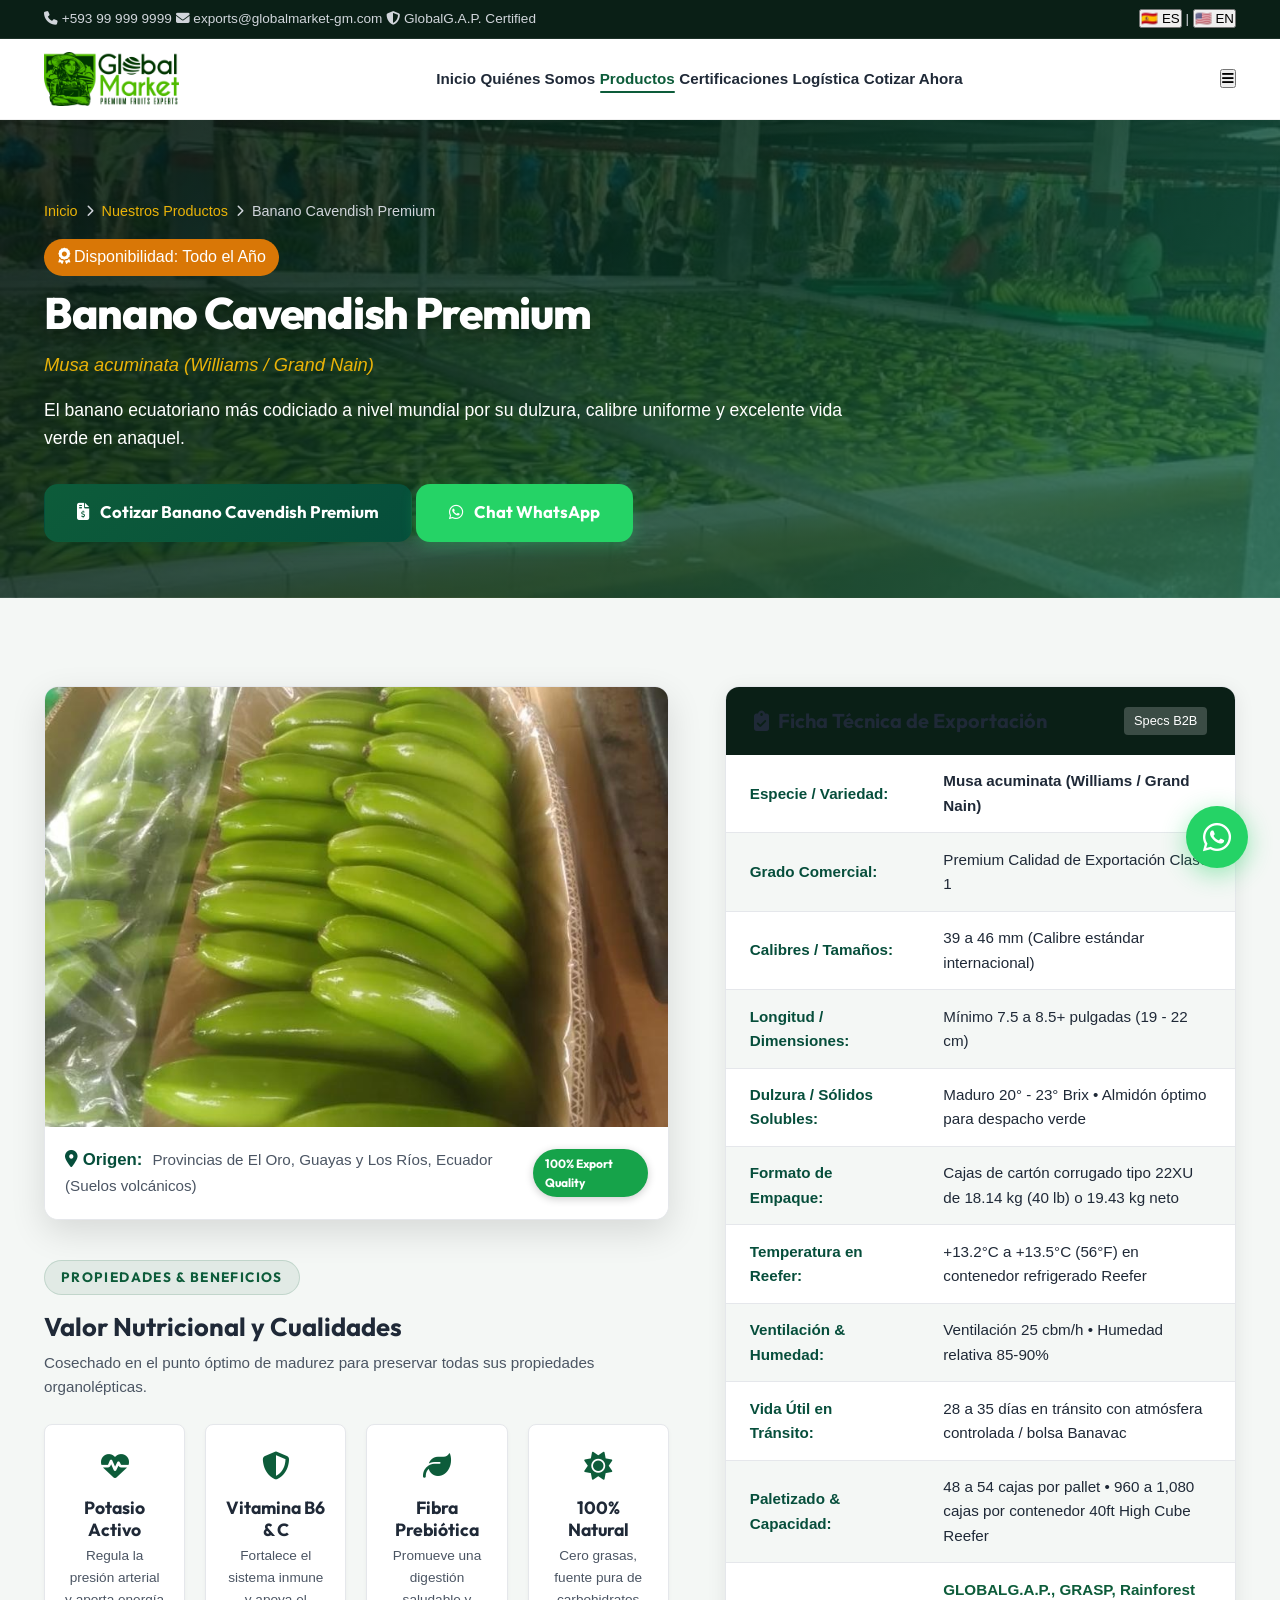
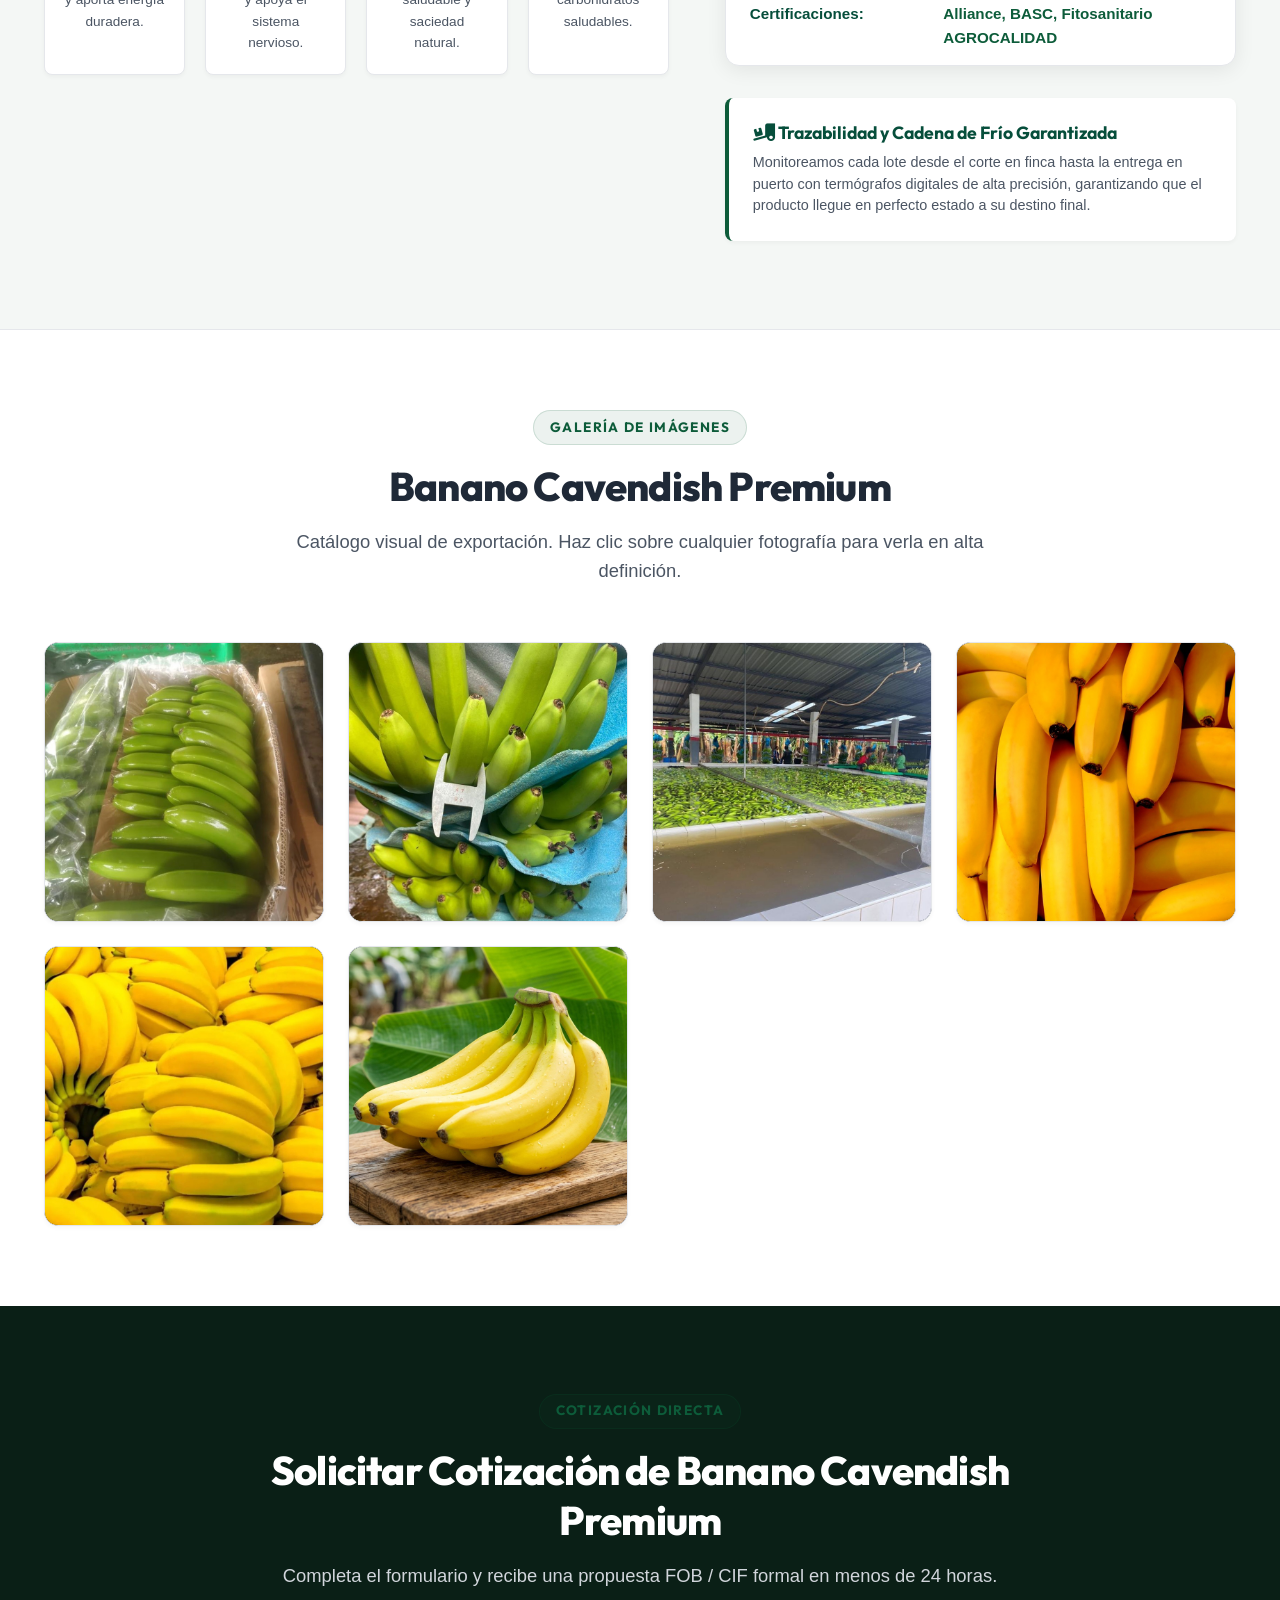
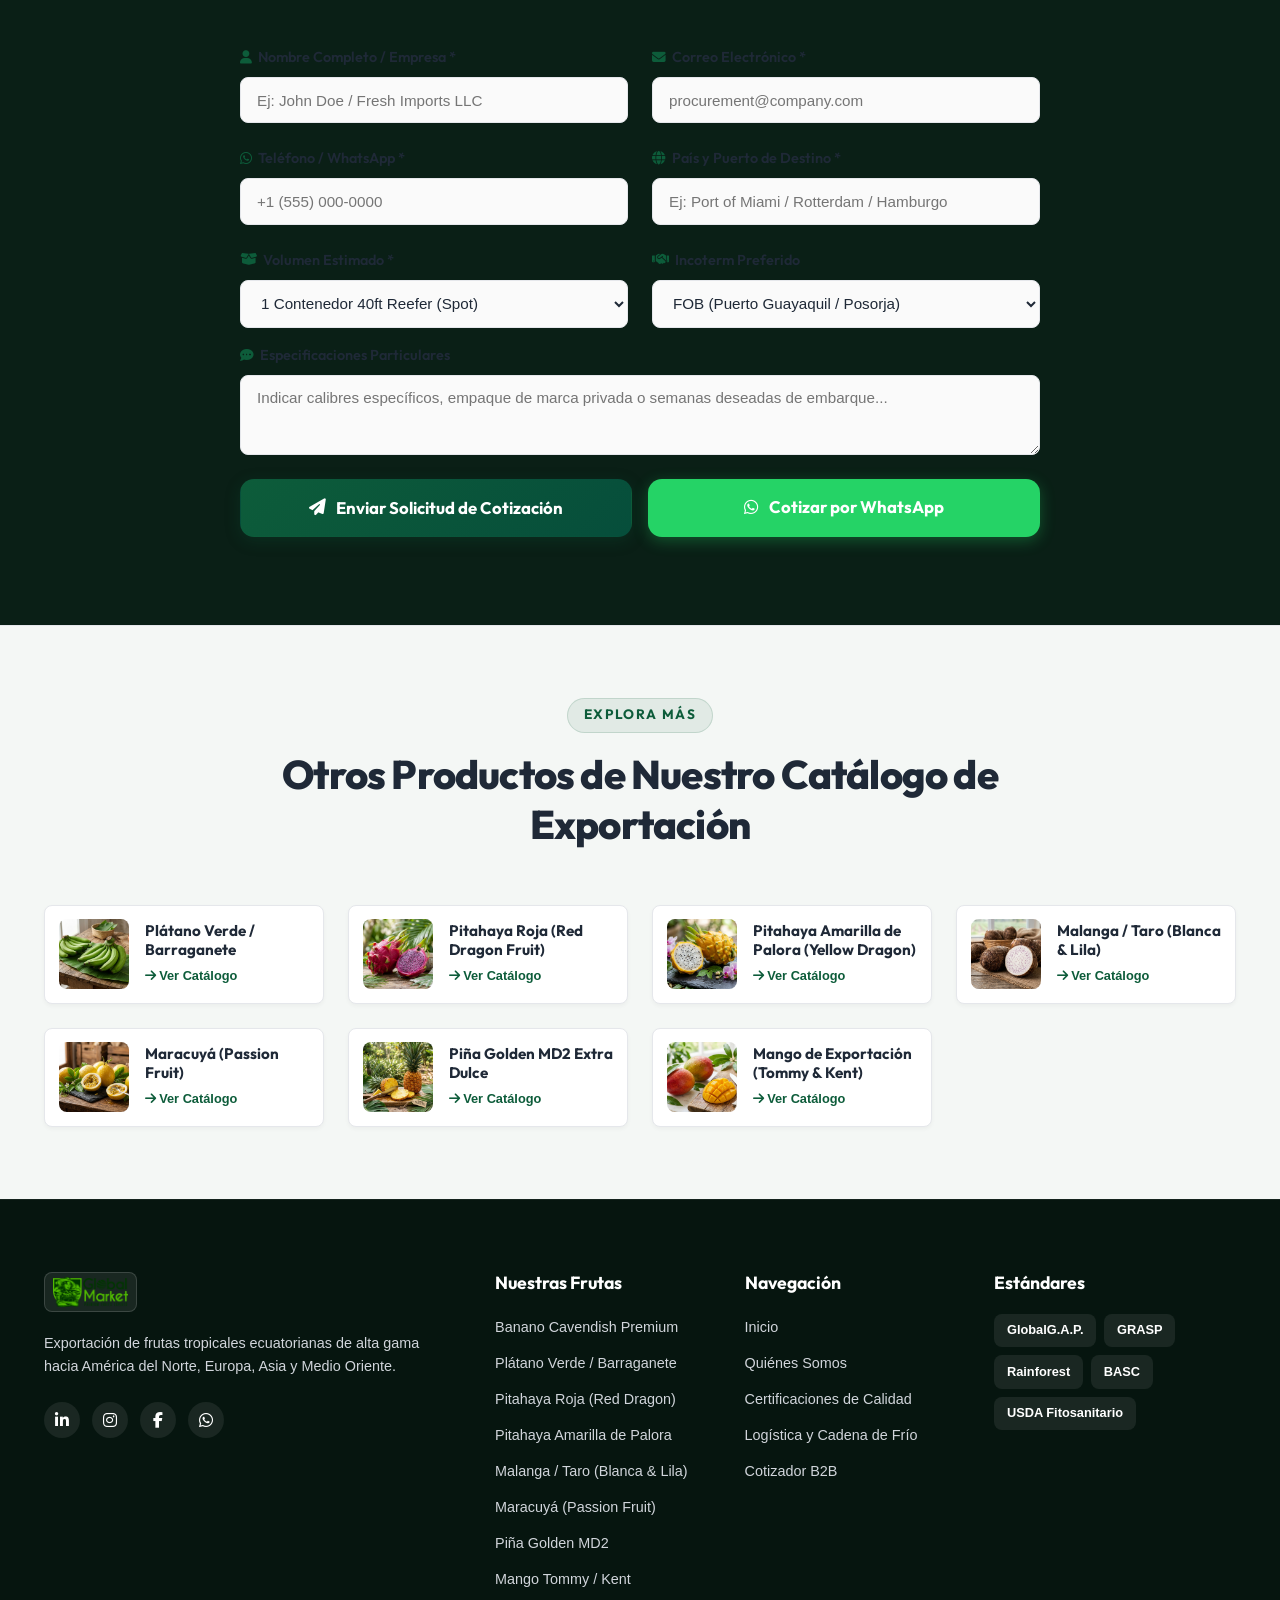
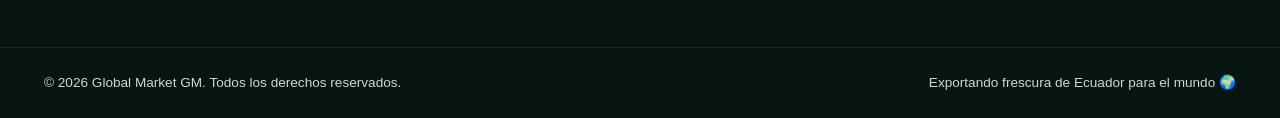
==== commit 0413b1d8: "feat: Galería 1:1, imagen HD de ficha técnica y banner para Banano Cavendish Premium" ====
--- a/banano.html
+++ b/banano.html
@@ -95,7 +95,7 @@
         <!-- LEFT: IMAGEN HD & NUTRICIÓN -->
         <div>
           <div class="detail-gallery-box">
-            <img src="assets/images/banano.jpg?v=4" alt="Banano Cavendish Premium" class="detail-main-img">
+            <img src="assets/images/banano/banano-caja-exportacion-verde.jpg?v=5" alt="Banano Cavendish Premium" class="detail-main-img">
             <div style="padding: 1.25rem; background: #FFFFFF; display: flex; justify-content: space-between; align-items: center;">
               <div>
                 <strong style="color: var(--primary-dark); font-size: 1.05rem;"><i class="fa-solid fa-location-dot text-primary"></i> Origen:</strong>
@@ -205,6 +205,89 @@
       </div>
     </div>
   </section>
+
+  <!-- SECCIÓN DE GALERÍA DE FOTOS (CUADRÍCULA UNIFORME 1:1) -->
+  <section class="gallery-section" id="galeria">
+    <div class="container">
+      <div class="section-header text-center">
+        <div class="section-tag">Galería de Imágenes</div>
+        <h2 class="section-title">Banano Cavendish Premium</h2>
+        <p class="section-subtitle">
+          Catálogo visual de exportación. Haz clic sobre cualquier fotografía para verla en alta definición.
+        </p>
+      </div>
+
+      <!-- GRID UNIFORME 1:1 (FOTOGRAFÍAS REALES ORDENADAS) -->
+      <div class="gallery-grid" id="galleryGrid">
+        
+        <!-- FOTO 1 (Caja 22XU de banano verde empacado) -->
+        <div class="gallery-card" data-src="assets/images/banano/banano-caja-exportacion-verde.jpg?v=5">
+          <img src="assets/images/banano/banano-caja-exportacion-verde-sq.jpg?v=5" alt="Banano Verde de Exportación" class="gallery-thumb" loading="lazy">
+          <div class="gallery-overlay">
+            <div class="gallery-overlay-icon"><i class="fa-solid fa-magnifying-glass-plus"></i></div>
+          </div>
+        </div>
+
+        <!-- FOTO 2 (Calibrador técnico control de calidad) -->
+        <div class="gallery-card" data-src="assets/images/banano/banano-calibrador-control-calidad.jpg?v=5">
+          <img src="assets/images/banano/banano-calibrador-control-calidad-sq.jpg?v=5" alt="Calibración de Banano" class="gallery-thumb" loading="lazy">
+          <div class="gallery-overlay">
+            <div class="gallery-overlay-icon"><i class="fa-solid fa-magnifying-glass-plus"></i></div>
+          </div>
+        </div>
+
+        <!-- FOTO 3 (Tina de desleche y lavado en empacadora) -->
+        <div class="gallery-card" data-src="assets/images/banano/banano-tina-lavado-empacadora.jpg?v=5">
+          <img src="assets/images/banano/banano-tina-lavado-empacadora-sq.jpg?v=5" alt="Lavado en Empacadora" class="gallery-thumb" loading="lazy">
+          <div class="gallery-overlay">
+            <div class="gallery-overlay-icon"><i class="fa-solid fa-magnifying-glass-plus"></i></div>
+          </div>
+        </div>
+
+        <!-- FOTO 4 (Bananos amarillos maduros en primer plano) -->
+        <div class="gallery-card" data-src="assets/images/banano/banano-cavendish-amarillo-maduro.jpg?v=5">
+          <img src="assets/images/banano/banano-cavendish-amarillo-maduro-sq.jpg?v=5" alt="Banano Cavendish Maduro" class="gallery-thumb" loading="lazy">
+          <div class="gallery-overlay">
+            <div class="gallery-overlay-icon"><i class="fa-solid fa-magnifying-glass-plus"></i></div>
+          </div>
+        </div>
+
+        <!-- FOTO 5 (Manos de banano amarillo en exhibición) -->
+        <div class="gallery-card" data-src="assets/images/banano/banano-manos-amarillas-retail.jpg?v=5">
+          <img src="assets/images/banano/banano-manos-amarillas-retail-sq.jpg?v=5" alt="Manos de Banano en Retail" class="gallery-thumb" loading="lazy">
+          <div class="gallery-overlay">
+            <div class="gallery-overlay-icon"><i class="fa-solid fa-magnifying-glass-plus"></i></div>
+          </div>
+        </div>
+
+        <!-- FOTO 6 (Racimo en plantación) -->
+        <div class="gallery-card" data-src="assets/images/banano/banano-racimo-campo.jpg?v=5">
+          <img src="assets/images/banano/banano-racimo-campo-sq.jpg?v=5" alt="Racimo de Banano en Campo" class="gallery-thumb" loading="lazy">
+          <div class="gallery-overlay">
+            <div class="gallery-overlay-icon"><i class="fa-solid fa-magnifying-glass-plus"></i></div>
+          </div>
+        </div>
+
+      </div>
+    </div>
+  </section>
+
+  <!-- LIGHTBOX MODAL PARA VER FOTOS EN PANTALLA COMPLETA -->
+  <div class="lightbox-modal" id="lightboxModal">
+    <button type="button" class="lightbox-close" id="lightboxClose" aria-label="Cerrar"><i class="fa-solid fa-xmark"></i></button>
+    <button type="button" class="lightbox-nav lightbox-prev" id="lightboxPrev" aria-label="Anterior"><i class="fa-solid fa-chevron-left"></i></button>
+    <button type="button" class="lightbox-nav lightbox-next" id="lightboxNext" aria-label="Siguiente"><i class="fa-solid fa-chevron-right"></i></button>
+    
+    <div class="lightbox-dialog">
+      <div class="lightbox-img-wrapper">
+        <img src="" alt="Vista ampliada" class="lightbox-img" id="lightboxImg">
+      </div>
+      <div class="lightbox-footer">
+        <p class="lightbox-caption" id="lightboxCaption"></p>
+        <span class="lightbox-counter" id="lightboxCounter">1 / 1</span>
+      </div>
+    </div>
+  </div>
 
   <!-- COTIZADOR DEDICADO PARA ESTE PRODUCTO -->
   <section class="section-padding" id="cotizador-producto" style="background: var(--bg-dark); color: #FFFFFF;">
--- a/styles.css
+++ b/styles.css
@@ -1267,10 +1267,10 @@
   padding: 5rem 0 3.5rem 0;
 }
 
-.product-hero-banano { background-image: linear-gradient(135deg, rgba(6, 21, 15, 0.88), rgba(13, 92, 58, 0.75)), url('assets/images/banano.jpg?v=4'); }
+.product-hero-banano { background-image: linear-gradient(135deg, rgba(6, 21, 15, 0.88), rgba(13, 92, 58, 0.75)), url('assets/images/banano/banano-tina-lavado-empacadora.jpg?v=5'); }
 .product-hero-platano { background-image: linear-gradient(135deg, rgba(6, 21, 15, 0.88), rgba(13, 92, 58, 0.75)), url('assets/images/platano.jpg?v=4'); }
-.product-hero-pitared { background-image: linear-gradient(135deg, rgba(6, 21, 15, 0.88), rgba(190, 24, 93, 0.75)), url('assets/images/pitahaya-roja.jpg?v=4'); }
-.product-hero-pitayellow { background-image: linear-gradient(135deg, rgba(6, 21, 15, 0.88), rgba(217, 119, 6, 0.75)), url('assets/images/pitahaya-amarilla.jpg?v=4'); }
+.product-hero-pitared { background-image: linear-gradient(135deg, rgba(6, 21, 15, 0.88), rgba(190, 24, 93, 0.75)), url('assets/images/pitahaya/pitahaya-hero-panoramica.jpg?v=4'); }
+.product-hero-pitayellow { background-image: linear-gradient(135deg, rgba(6, 21, 15, 0.88), rgba(217, 119, 6, 0.75)), url('assets/images/pitahaya-amarilla/pitahaya-amarilla-campo-paisaje.jpg?v=5'); }
 .product-hero-malanga { background-image: linear-gradient(135deg, rgba(6, 21, 15, 0.88), rgba(74, 85, 104, 0.75)), url('assets/images/malanga.jpg?v=4'); }
 .product-hero-maracuya { background-image: linear-gradient(135deg, rgba(6, 21, 15, 0.88), rgba(202, 138, 4, 0.75)), url('assets/images/maracuya.jpg?v=4'); }
 .product-hero-pina { background-image: linear-gradient(135deg, rgba(6, 21, 15, 0.88), rgba(217, 119, 6, 0.75)), url('assets/images/pina.jpg?v=4'); }
@@ -1753,3 +1753,245 @@
   font-weight: 600;
 }
 
+/* ==========================================================================
+   INTERACTIVE PRODUCT PHOTO GALLERY & LIGHTBOX
+   ========================================================================== */
+.gallery-section {
+  background: #FFFFFF;
+  padding: 5rem 0;
+  border-top: 1px solid var(--border-light);
+}
+
+.gallery-filter-bar {
+  display: flex;
+  justify-content: center;
+  flex-wrap: wrap;
+  gap: 0.6rem;
+  margin-bottom: 2.5rem;
+}
+
+.filter-btn {
+  background: var(--bg-light);
+  color: var(--text-muted);
+  border: 1px solid var(--border-light);
+  padding: 0.5rem 1.25rem;
+  border-radius: var(--radius-full);
+  font-family: 'Outfit', sans-serif;
+  font-weight: 600;
+  font-size: 0.875rem;
+  cursor: pointer;
+  transition: var(--transition);
+}
+
+.filter-btn:hover {
+  background: #E5E7EB;
+  color: var(--text-main);
+}
+
+.filter-btn.active {
+  background: var(--primary);
+  color: #FFFFFF;
+  border-color: var(--primary);
+  box-shadow: 0 4px 12px rgba(13, 92, 58, 0.25);
+}
+
+.gallery-grid {
+  display: grid;
+  grid-template-columns: repeat(4, 1fr);
+  gap: 1.5rem;
+}
+
+.gallery-card {
+  position: relative;
+  border-radius: var(--radius-md);
+  overflow: hidden;
+  background: #1F2937;
+  aspect-ratio: 1 / 1;
+  cursor: pointer;
+  box-shadow: var(--shadow-sm);
+  transition: transform 0.3s ease, box-shadow 0.3s ease;
+  border: 1px solid var(--border-light);
+}
+
+.gallery-card:hover {
+  transform: translateY(-4px);
+  box-shadow: var(--shadow-lg);
+  border-color: var(--primary-light);
+}
+
+.gallery-thumb {
+  width: 100%;
+  height: 100%;
+  object-fit: cover;
+  display: block;
+  transition: transform 0.4s ease;
+}
+
+.gallery-card:hover .gallery-thumb {
+  transform: scale(1.06);
+}
+
+.gallery-overlay {
+  position: absolute;
+  inset: 0;
+  background: rgba(6, 21, 15, 0.4);
+  display: flex;
+  align-items: center;
+  justify-content: center;
+  color: #FFFFFF;
+  opacity: 0;
+  transition: opacity 0.3s ease;
+}
+
+.gallery-card:hover .gallery-overlay {
+  opacity: 1;
+}
+
+.gallery-overlay-icon {
+  width: 48px;
+  height: 48px;
+  border-radius: 50%;
+  background: rgba(255, 255, 255, 0.3);
+  backdrop-filter: blur(4px);
+  display: flex;
+  align-items: center;
+  justify-content: center;
+  font-size: 1.25rem;
+  color: #FFFFFF;
+  transform: scale(0.85);
+  transition: transform 0.3s ease;
+}
+
+.gallery-card:hover .gallery-overlay-icon {
+  transform: scale(1);
+}
+
+/* Lightbox Modal */
+.lightbox-modal {
+  position: fixed;
+  inset: 0;
+  background: rgba(0, 0, 0, 0.94);
+  backdrop-filter: blur(8px);
+  z-index: 99999;
+  display: none;
+  align-items: center;
+  justify-content: center;
+  opacity: 0;
+  transition: opacity 0.3s ease;
+}
+
+.lightbox-modal.active {
+  display: flex;
+  opacity: 1;
+}
+
+.lightbox-dialog {
+  position: relative;
+  max-width: 90vw;
+  max-height: 85vh;
+  display: flex;
+  flex-direction: column;
+  align-items: center;
+}
+
+.lightbox-img-wrapper {
+  max-width: 100%;
+  max-height: 75vh;
+  display: flex;
+  justify-content: center;
+  align-items: center;
+}
+
+.lightbox-img {
+  max-width: 100%;
+  max-height: 75vh;
+  border-radius: var(--radius-sm);
+  box-shadow: 0 10px 40px rgba(0,0,0,0.6);
+  object-fit: contain;
+}
+
+.lightbox-caption {
+  color: #FFFFFF;
+  font-size: 1.05rem;
+  font-weight: 600;
+  margin-top: 1rem;
+  text-align: center;
+}
+
+.lightbox-counter {
+  color: var(--accent-gold);
+  font-size: 0.85rem;
+  margin-top: 0.35rem;
+}
+
+.lightbox-close {
+  position: absolute;
+  top: 1.5rem;
+  right: 2rem;
+  background: rgba(255,255,255,0.15);
+  border: none;
+  color: #FFFFFF;
+  width: 44px;
+  height: 44px;
+  border-radius: 50%;
+  font-size: 1.4rem;
+  cursor: pointer;
+  display: flex;
+  align-items: center;
+  justify-content: center;
+  transition: var(--transition);
+}
+
+.lightbox-close:hover {
+  background: rgba(255,255,255,0.3);
+  transform: scale(1.1);
+}
+
+.lightbox-nav {
+  position: absolute;
+  top: 50%;
+  transform: translateY(-50%);
+  background: rgba(255,255,255,0.15);
+  border: none;
+  color: #FFFFFF;
+  width: 50px;
+  height: 50px;
+  border-radius: 50%;
+  font-size: 1.5rem;
+  cursor: pointer;
+  display: flex;
+  align-items: center;
+  justify-content: center;
+  transition: var(--transition);
+}
+
+.lightbox-nav:hover {
+  background: var(--primary);
+  transform: translateY(-50%) scale(1.1);
+}
+
+.lightbox-prev { left: 2rem; }
+.lightbox-next { right: 2rem; }
+
+@media (max-width: 1200px) {
+  .gallery-grid {
+    grid-template-columns: repeat(3, 1fr);
+  }
+}
+
+@media (max-width: 768px) {
+  .gallery-grid {
+    grid-template-columns: repeat(2, 1fr);
+    gap: 1rem;
+  }
+  .lightbox-prev { left: 0.75rem; }
+  .lightbox-next { right: 0.75rem; }
+}
+
+@media (max-width: 480px) {
+  .gallery-grid {
+    grid-template-columns: 1fr;
+  }
+}
+
+
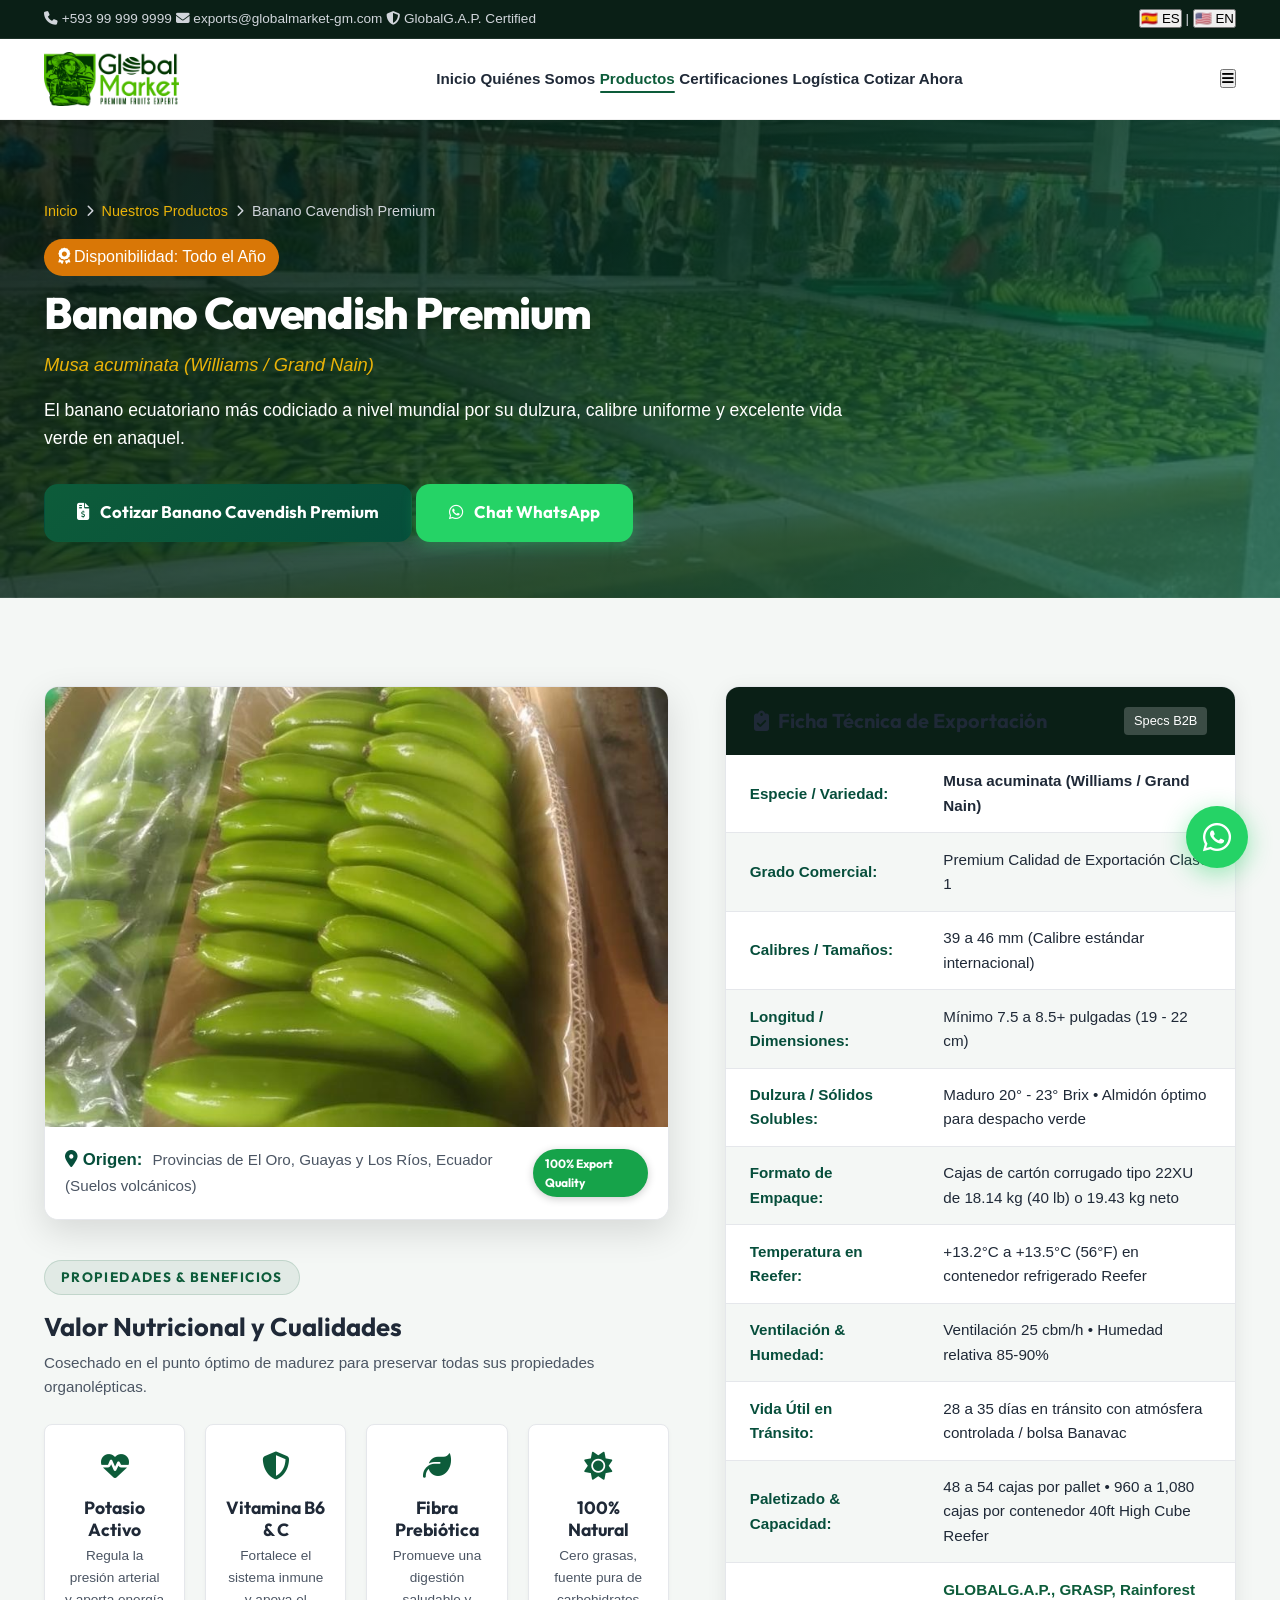
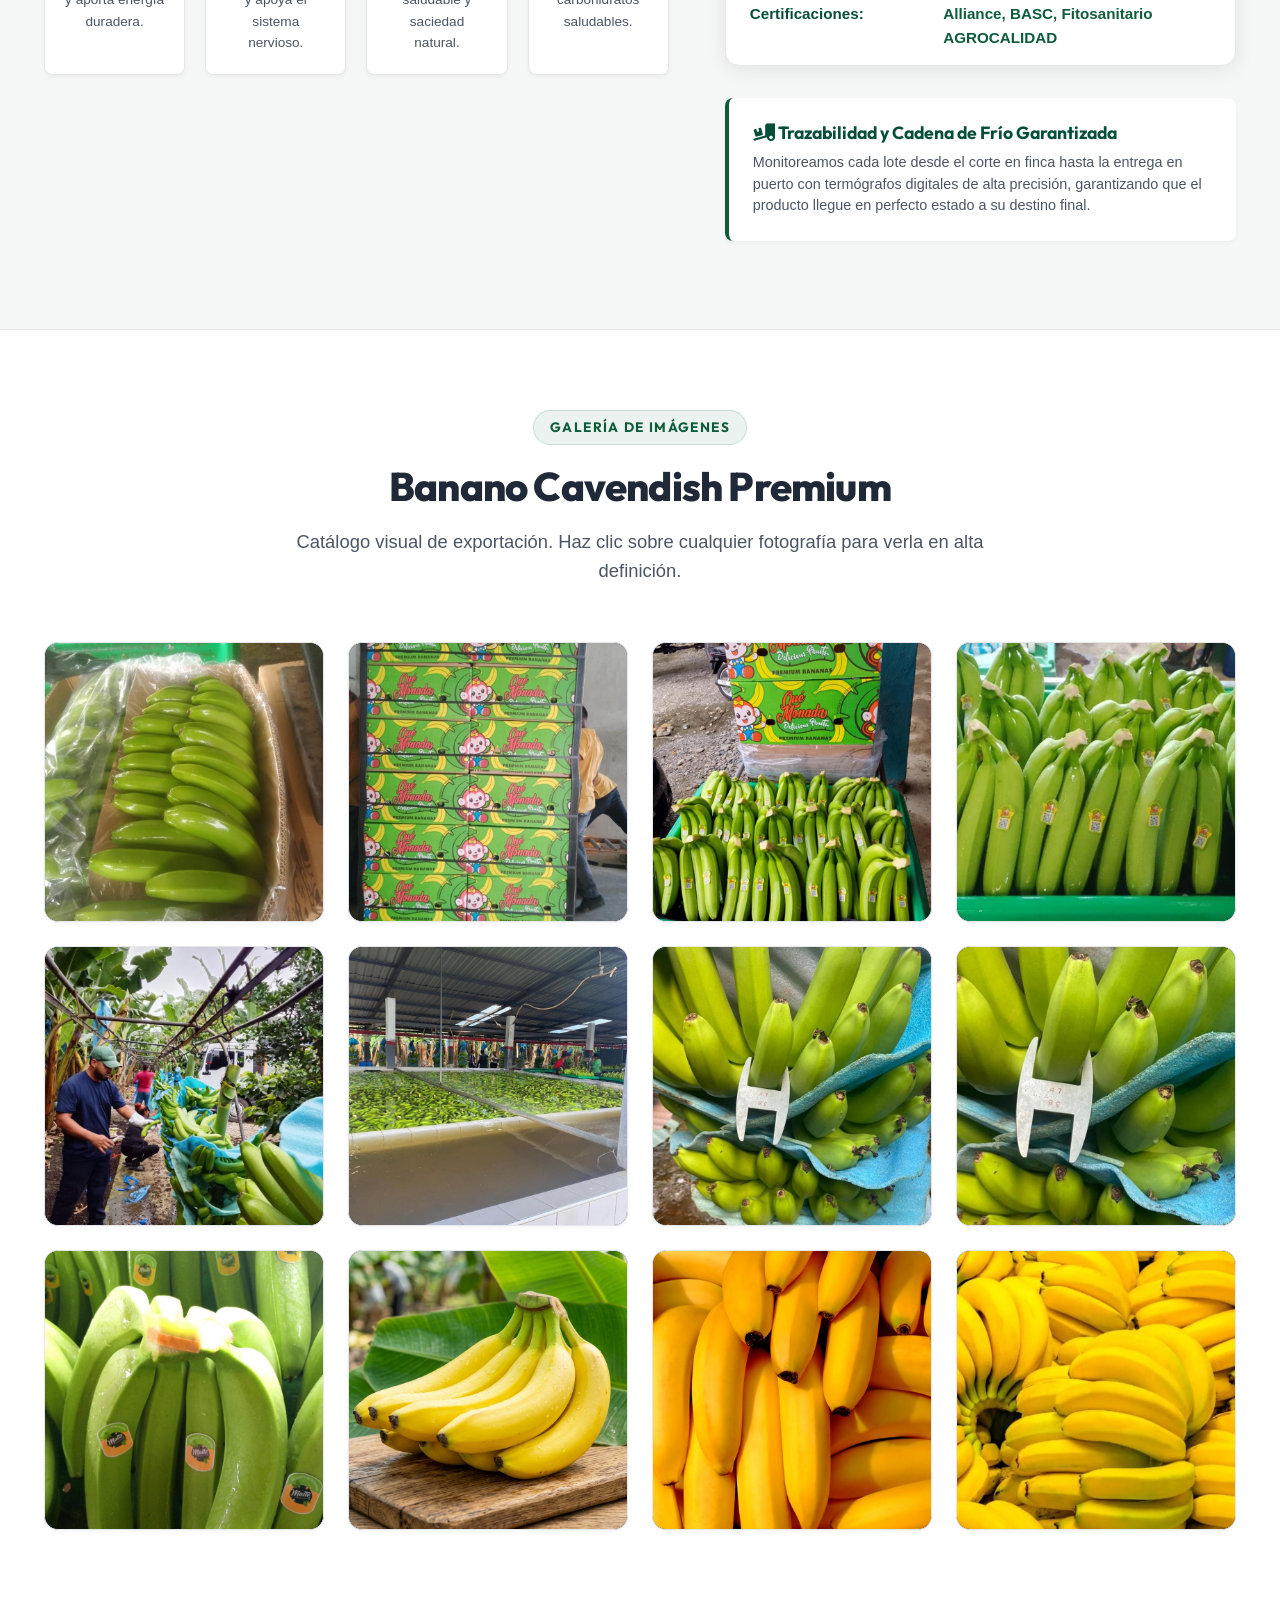
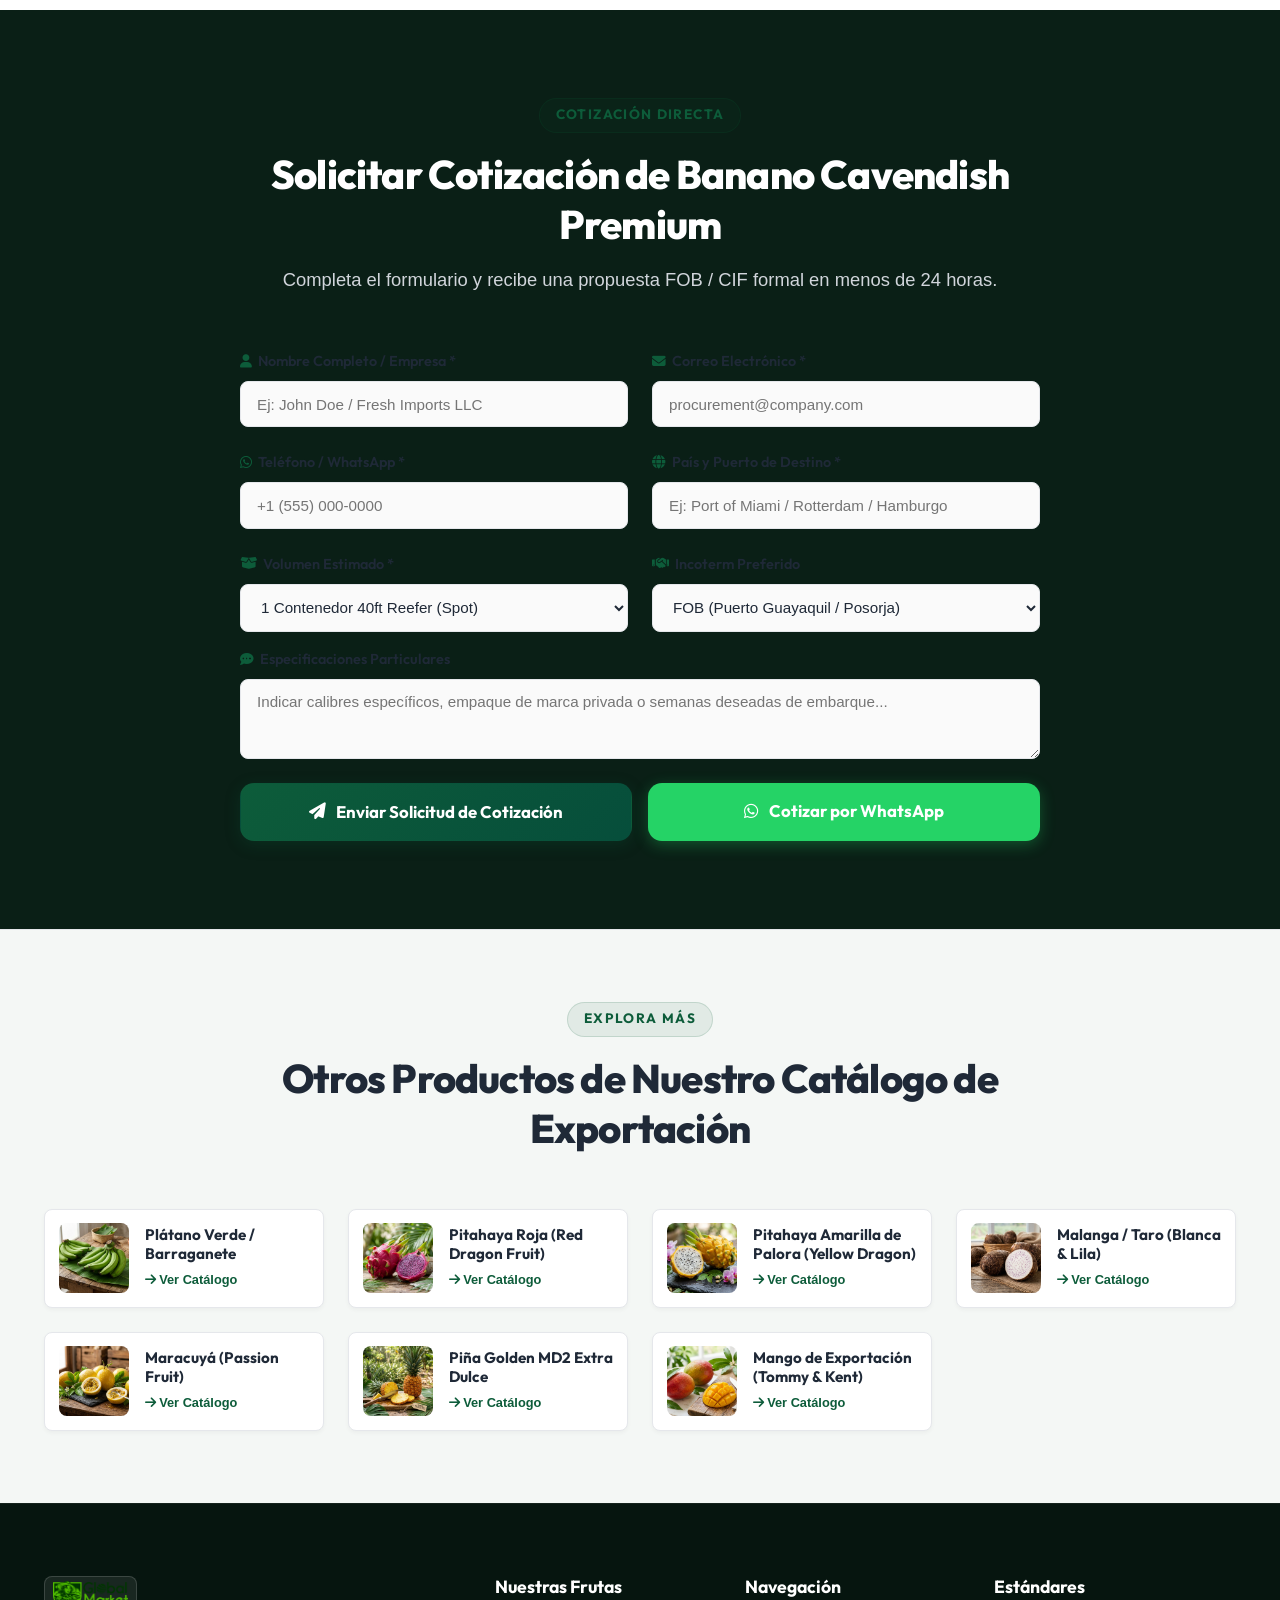
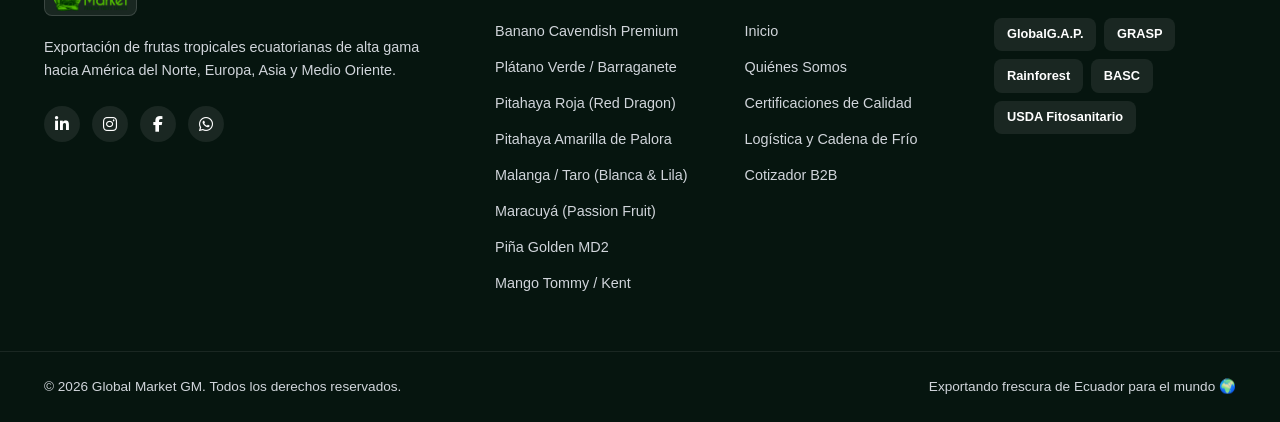
==== commit 69371ac1: "feat: Galería completa de 12 fotos reales 1:1 para Banano Cavendish Premium" ====
--- a/banano.html
+++ b/banano.html
@@ -217,52 +217,100 @@
         </p>
       </div>
 
-      <!-- GRID UNIFORME 1:1 (FOTOGRAFÍAS REALES ORDENADAS) -->
+      <!-- GRID UNIFORME 1:1 (12 FOTOGRAFÍAS REALES ORDENADAS) -->
       <div class="gallery-grid" id="galleryGrid">
         
         <!-- FOTO 1 (Caja 22XU de banano verde empacado) -->
-        <div class="gallery-card" data-src="assets/images/banano/banano-caja-exportacion-verde.jpg?v=5">
-          <img src="assets/images/banano/banano-caja-exportacion-verde-sq.jpg?v=5" alt="Banano Verde de Exportación" class="gallery-thumb" loading="lazy">
-          <div class="gallery-overlay">
-            <div class="gallery-overlay-icon"><i class="fa-solid fa-magnifying-glass-plus"></i></div>
-          </div>
-        </div>
-
-        <!-- FOTO 2 (Calibrador técnico control de calidad) -->
-        <div class="gallery-card" data-src="assets/images/banano/banano-calibrador-control-calidad.jpg?v=5">
-          <img src="assets/images/banano/banano-calibrador-control-calidad-sq.jpg?v=5" alt="Calibración de Banano" class="gallery-thumb" loading="lazy">
-          <div class="gallery-overlay">
-            <div class="gallery-overlay-icon"><i class="fa-solid fa-magnifying-glass-plus"></i></div>
-          </div>
-        </div>
-
-        <!-- FOTO 3 (Tina de desleche y lavado en empacadora) -->
-        <div class="gallery-card" data-src="assets/images/banano/banano-tina-lavado-empacadora.jpg?v=5">
-          <img src="assets/images/banano/banano-tina-lavado-empacadora-sq.jpg?v=5" alt="Lavado en Empacadora" class="gallery-thumb" loading="lazy">
-          <div class="gallery-overlay">
-            <div class="gallery-overlay-icon"><i class="fa-solid fa-magnifying-glass-plus"></i></div>
-          </div>
-        </div>
-
-        <!-- FOTO 4 (Bananos amarillos maduros en primer plano) -->
-        <div class="gallery-card" data-src="assets/images/banano/banano-cavendish-amarillo-maduro.jpg?v=5">
-          <img src="assets/images/banano/banano-cavendish-amarillo-maduro-sq.jpg?v=5" alt="Banano Cavendish Maduro" class="gallery-thumb" loading="lazy">
-          <div class="gallery-overlay">
-            <div class="gallery-overlay-icon"><i class="fa-solid fa-magnifying-glass-plus"></i></div>
-          </div>
-        </div>
-
-        <!-- FOTO 5 (Manos de banano amarillo en exhibición) -->
-        <div class="gallery-card" data-src="assets/images/banano/banano-manos-amarillas-retail.jpg?v=5">
-          <img src="assets/images/banano/banano-manos-amarillas-retail-sq.jpg?v=5" alt="Manos de Banano en Retail" class="gallery-thumb" loading="lazy">
-          <div class="gallery-overlay">
-            <div class="gallery-overlay-icon"><i class="fa-solid fa-magnifying-glass-plus"></i></div>
-          </div>
-        </div>
-
-        <!-- FOTO 6 (Racimo en plantación) -->
-        <div class="gallery-card" data-src="assets/images/banano/banano-racimo-campo.jpg?v=5">
-          <img src="assets/images/banano/banano-racimo-campo-sq.jpg?v=5" alt="Racimo de Banano en Campo" class="gallery-thumb" loading="lazy">
+        <div class="gallery-card" data-src="assets/images/banano/banano-caja-exportacion-verde.jpg?v=6">
+          <img src="assets/images/banano/banano-caja-exportacion-verde-sq.jpg?v=6" alt="Banano Verde de Exportación" class="gallery-thumb" loading="lazy">
+          <div class="gallery-overlay">
+            <div class="gallery-overlay-icon"><i class="fa-solid fa-magnifying-glass-plus"></i></div>
+          </div>
+        </div>
+
+        <!-- FOTO 2 (Pallet completo flejado para exportación) -->
+        <div class="gallery-card" data-src="assets/images/banano/banano-pallet-exportacion.jpg?v=6">
+          <img src="assets/images/banano/banano-pallet-exportacion-sq.jpg?v=6" alt="Pallet de Exportación" class="gallery-thumb" loading="lazy">
+          <div class="gallery-overlay">
+            <div class="gallery-overlay-icon"><i class="fa-solid fa-magnifying-glass-plus"></i></div>
+          </div>
+        </div>
+
+        <!-- FOTO 3 (Cajas apiladas y gaveta con clusters) -->
+        <div class="gallery-card" data-src="assets/images/banano/banano-cajas-gaveta-clusters.jpg?v=6">
+          <img src="assets/images/banano/banano-cajas-gaveta-clusters-sq.jpg?v=6" alt="Empaque de Clusters" class="gallery-thumb" loading="lazy">
+          <div class="gallery-overlay">
+            <div class="gallery-overlay-icon"><i class="fa-solid fa-magnifying-glass-plus"></i></div>
+          </div>
+        </div>
+
+        <!-- FOTO 4 (Bandeja de manos con sellos QR) -->
+        <div class="gallery-card" data-src="assets/images/banano/banano-bandeja-manos-etiquetas.jpg?v=6">
+          <img src="assets/images/banano/banano-bandeja-manos-etiquetas-sq.jpg?v=6" alt="Manos Etiquetadas" class="gallery-thumb" loading="lazy">
+          <div class="gallery-overlay">
+            <div class="gallery-overlay-icon"><i class="fa-solid fa-magnifying-glass-plus"></i></div>
+          </div>
+        </div>
+
+        <!-- FOTO 5 (Desmane en cablevía en plantación) -->
+        <div class="gallery-card" data-src="assets/images/banano/banano-desmane-cablevia-cosecha.jpg?v=6">
+          <img src="assets/images/banano/banano-desmane-cablevia-cosecha-sq.jpg?v=6" alt="Cosecha y Desmane" class="gallery-thumb" loading="lazy">
+          <div class="gallery-overlay">
+            <div class="gallery-overlay-icon"><i class="fa-solid fa-magnifying-glass-plus"></i></div>
+          </div>
+        </div>
+
+        <!-- FOTO 6 (Tina de desleche y lavado en empacadora) -->
+        <div class="gallery-card" data-src="assets/images/banano/banano-tina-lavado-empacadora.jpg?v=6">
+          <img src="assets/images/banano/banano-tina-lavado-empacadora-sq.jpg?v=6" alt="Lavado en Empacadora" class="gallery-thumb" loading="lazy">
+          <div class="gallery-overlay">
+            <div class="gallery-overlay-icon"><i class="fa-solid fa-magnifying-glass-plus"></i></div>
+          </div>
+        </div>
+
+        <!-- FOTO 7 (Calibrador técnico control de calidad) -->
+        <div class="gallery-card" data-src="assets/images/banano/banano-calibrador-control-calidad.jpg?v=6">
+          <img src="assets/images/banano/banano-calibrador-control-calidad-sq.jpg?v=6" alt="Calibración de Banano" class="gallery-thumb" loading="lazy">
+          <div class="gallery-overlay">
+            <div class="gallery-overlay-icon"><i class="fa-solid fa-magnifying-glass-plus"></i></div>
+          </div>
+        </div>
+
+        <!-- FOTO 8 (Detalle de medición de calibre) -->
+        <div class="gallery-card" data-src="assets/images/banano/banano-calibre-medicion-detalle.jpg?v=6">
+          <img src="assets/images/banano/banano-calibre-medicion-detalle-sq.jpg?v=6" alt="Medición Técnica de Calibre" class="gallery-thumb" loading="lazy">
+          <div class="gallery-overlay">
+            <div class="gallery-overlay-icon"><i class="fa-solid fa-magnifying-glass-plus"></i></div>
+          </div>
+        </div>
+
+        <!-- FOTO 9 (Primer plano de cluster verde con etiquetas) -->
+        <div class="gallery-card" data-src="assets/images/banano/banano-cluster-verde-macro.jpg?v=6">
+          <img src="assets/images/banano/banano-cluster-verde-macro-sq.jpg?v=6" alt="Cluster de Banano Verde" class="gallery-thumb" loading="lazy">
+          <div class="gallery-overlay">
+            <div class="gallery-overlay-icon"><i class="fa-solid fa-magnifying-glass-plus"></i></div>
+          </div>
+        </div>
+
+        <!-- FOTO 10 (Racimo en plantación) -->
+        <div class="gallery-card" data-src="assets/images/banano/banano-racimo-campo.jpg?v=6">
+          <img src="assets/images/banano/banano-racimo-campo-sq.jpg?v=6" alt="Racimo de Banano en Campo" class="gallery-thumb" loading="lazy">
+          <div class="gallery-overlay">
+            <div class="gallery-overlay-icon"><i class="fa-solid fa-magnifying-glass-plus"></i></div>
+          </div>
+        </div>
+
+        <!-- FOTO 11 (Bananos amarillos maduros en primer plano) -->
+        <div class="gallery-card" data-src="assets/images/banano/banano-cavendish-amarillo-maduro.jpg?v=6">
+          <img src="assets/images/banano/banano-cavendish-amarillo-maduro-sq.jpg?v=6" alt="Banano Cavendish Maduro" class="gallery-thumb" loading="lazy">
+          <div class="gallery-overlay">
+            <div class="gallery-overlay-icon"><i class="fa-solid fa-magnifying-glass-plus"></i></div>
+          </div>
+        </div>
+
+        <!-- FOTO 12 (Manos de banano amarillo en exhibición) -->
+        <div class="gallery-card" data-src="assets/images/banano/banano-manos-amarillas-retail.jpg?v=6">
+          <img src="assets/images/banano/banano-manos-amarillas-retail-sq.jpg?v=6" alt="Manos de Banano en Retail" class="gallery-thumb" loading="lazy">
           <div class="gallery-overlay">
             <div class="gallery-overlay-icon"><i class="fa-solid fa-magnifying-glass-plus"></i></div>
           </div>
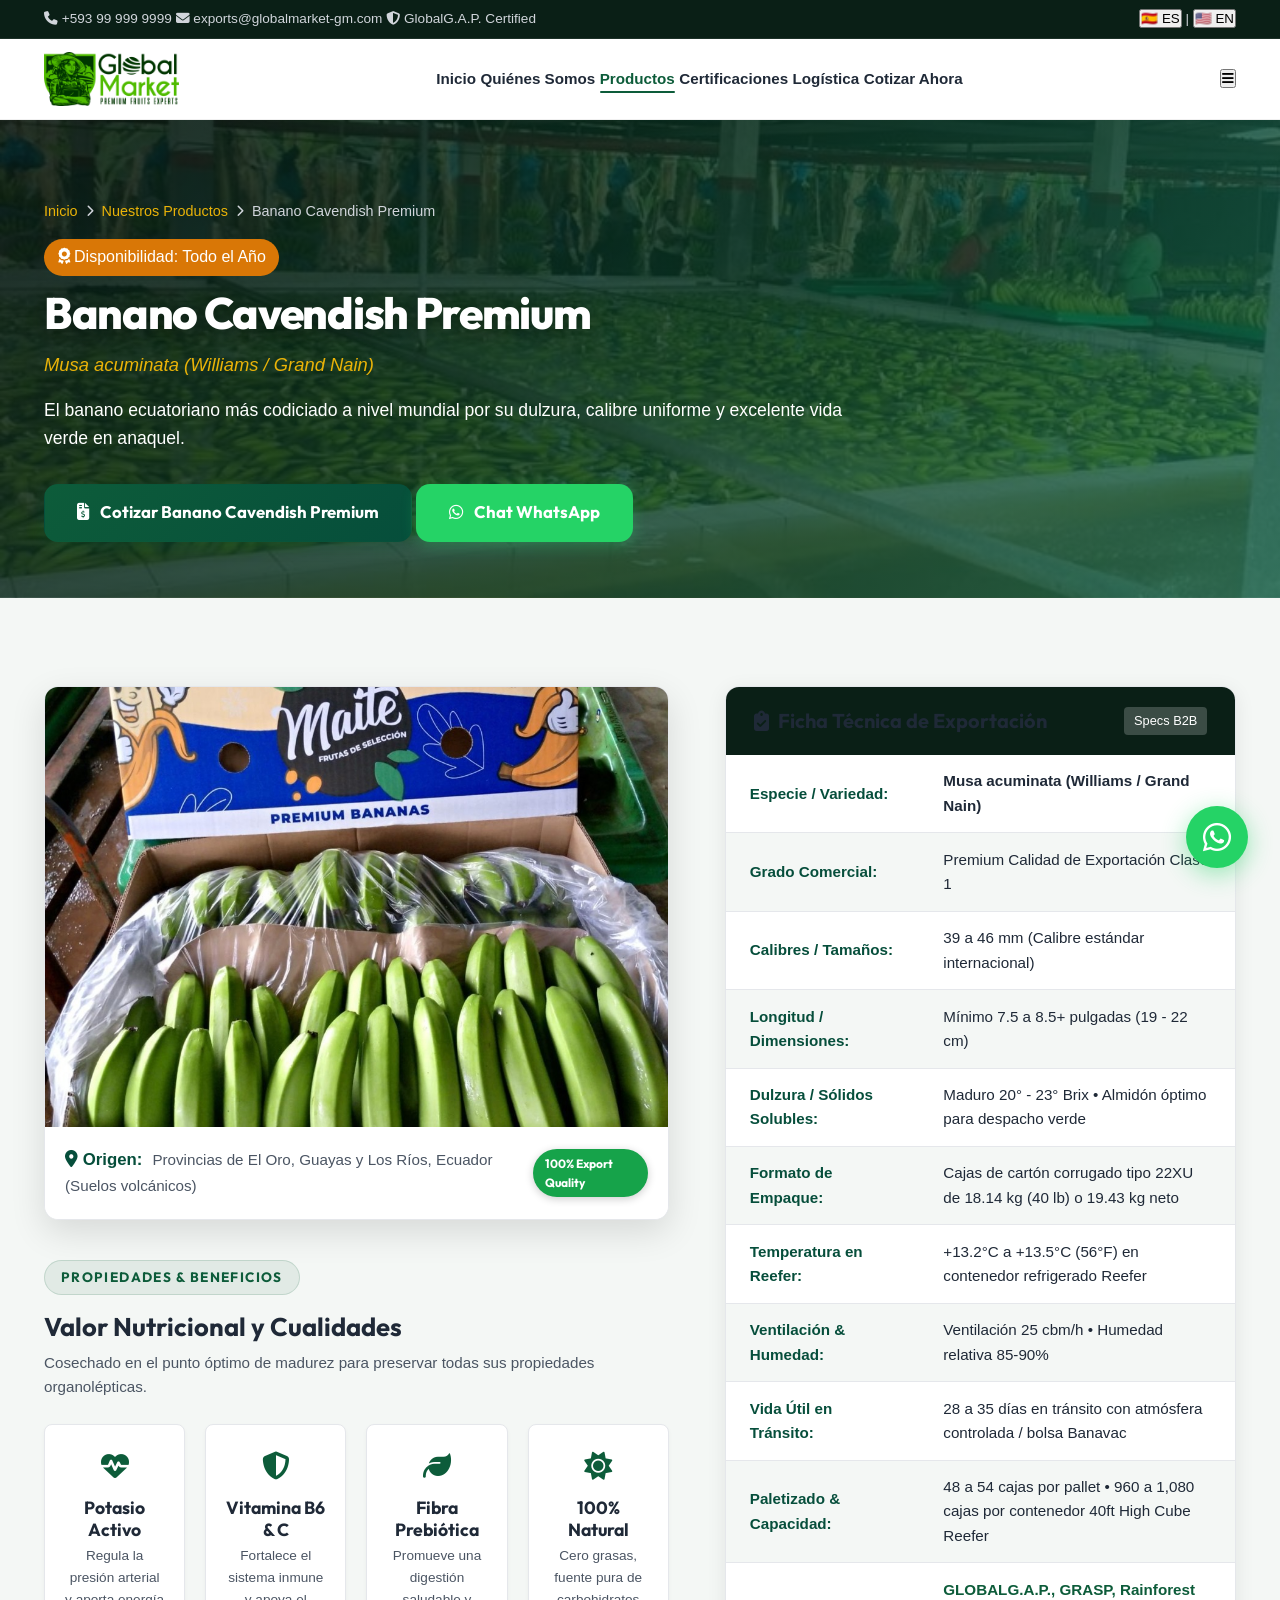
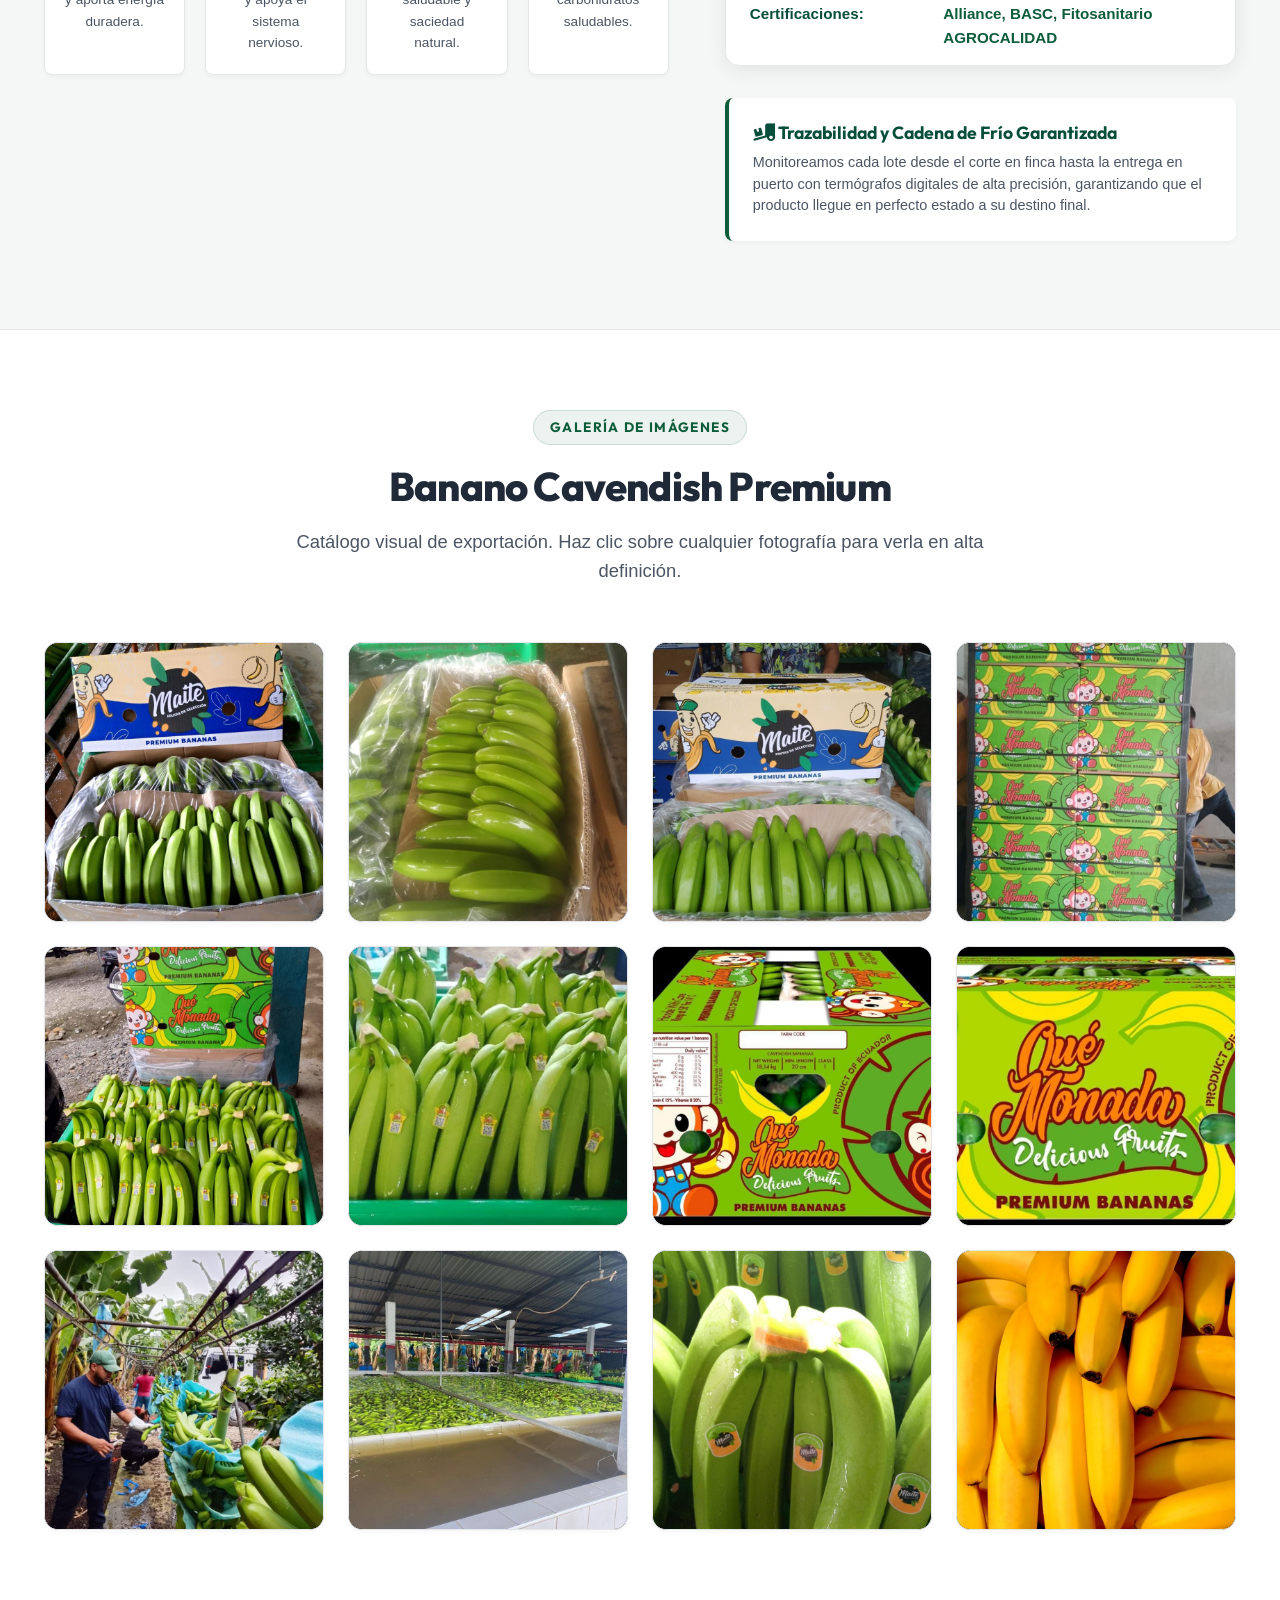
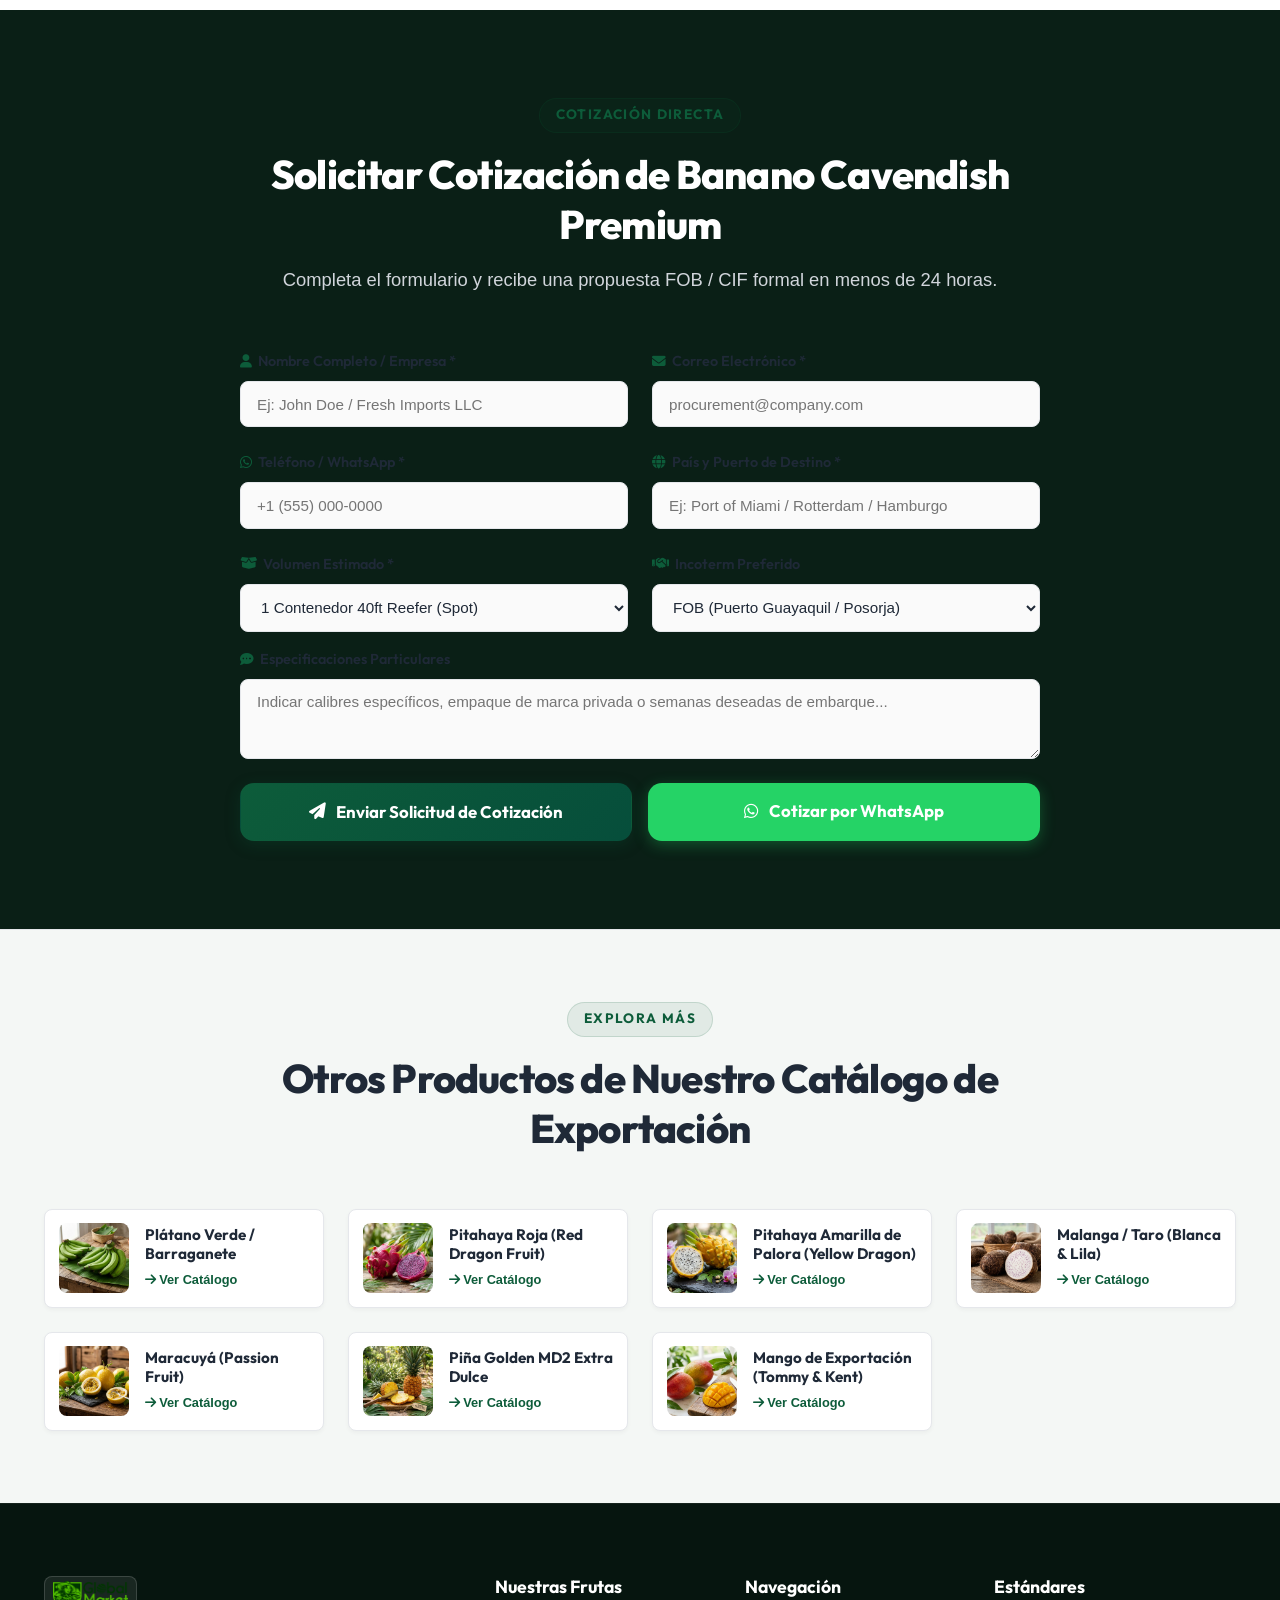
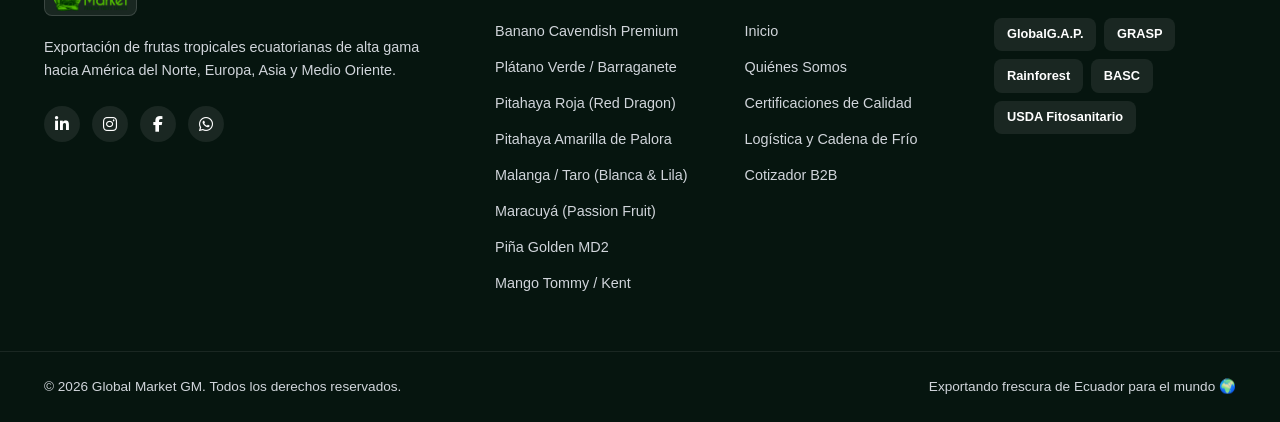
==== commit 393d6327: "fix: Eliminada foto del calibrador y añadidas fotos reales de cajas de exportación Maite y Qué Monad" ====
--- a/banano.html
+++ b/banano.html
@@ -95,7 +95,7 @@
         <!-- LEFT: IMAGEN HD & NUTRICIÓN -->
         <div>
           <div class="detail-gallery-box">
-            <img src="assets/images/banano/banano-caja-exportacion-verde.jpg?v=5" alt="Banano Cavendish Premium" class="detail-main-img">
+            <img src="assets/images/banano/banano-caja-maite-detalle.jpg?v=7" alt="Banano Cavendish Premium" class="detail-main-img">
             <div style="padding: 1.25rem; background: #FFFFFF; display: flex; justify-content: space-between; align-items: center;">
               <div>
                 <strong style="color: var(--primary-dark); font-size: 1.05rem;"><i class="fa-solid fa-location-dot text-primary"></i> Origen:</strong>
@@ -220,97 +220,97 @@
       <!-- GRID UNIFORME 1:1 (12 FOTOGRAFÍAS REALES ORDENADAS) -->
       <div class="gallery-grid" id="galleryGrid">
         
-        <!-- FOTO 1 (Caja 22XU de banano verde empacado) -->
-        <div class="gallery-card" data-src="assets/images/banano/banano-caja-exportacion-verde.jpg?v=6">
-          <img src="assets/images/banano/banano-caja-exportacion-verde-sq.jpg?v=6" alt="Banano Verde de Exportación" class="gallery-thumb" loading="lazy">
-          <div class="gallery-overlay">
-            <div class="gallery-overlay-icon"><i class="fa-solid fa-magnifying-glass-plus"></i></div>
-          </div>
-        </div>
-
-        <!-- FOTO 2 (Pallet completo flejado para exportación) -->
-        <div class="gallery-card" data-src="assets/images/banano/banano-pallet-exportacion.jpg?v=6">
-          <img src="assets/images/banano/banano-pallet-exportacion-sq.jpg?v=6" alt="Pallet de Exportación" class="gallery-thumb" loading="lazy">
-          <div class="gallery-overlay">
-            <div class="gallery-overlay-icon"><i class="fa-solid fa-magnifying-glass-plus"></i></div>
-          </div>
-        </div>
-
-        <!-- FOTO 3 (Cajas apiladas y gaveta con clusters) -->
-        <div class="gallery-card" data-src="assets/images/banano/banano-cajas-gaveta-clusters.jpg?v=6">
-          <img src="assets/images/banano/banano-cajas-gaveta-clusters-sq.jpg?v=6" alt="Empaque de Clusters" class="gallery-thumb" loading="lazy">
-          <div class="gallery-overlay">
-            <div class="gallery-overlay-icon"><i class="fa-solid fa-magnifying-glass-plus"></i></div>
-          </div>
-        </div>
-
-        <!-- FOTO 4 (Bandeja de manos con sellos QR) -->
-        <div class="gallery-card" data-src="assets/images/banano/banano-bandeja-manos-etiquetas.jpg?v=6">
-          <img src="assets/images/banano/banano-bandeja-manos-etiquetas-sq.jpg?v=6" alt="Manos Etiquetadas" class="gallery-thumb" loading="lazy">
-          <div class="gallery-overlay">
-            <div class="gallery-overlay-icon"><i class="fa-solid fa-magnifying-glass-plus"></i></div>
-          </div>
-        </div>
-
-        <!-- FOTO 5 (Desmane en cablevía en plantación) -->
-        <div class="gallery-card" data-src="assets/images/banano/banano-desmane-cablevia-cosecha.jpg?v=6">
-          <img src="assets/images/banano/banano-desmane-cablevia-cosecha-sq.jpg?v=6" alt="Cosecha y Desmane" class="gallery-thumb" loading="lazy">
-          <div class="gallery-overlay">
-            <div class="gallery-overlay-icon"><i class="fa-solid fa-magnifying-glass-plus"></i></div>
-          </div>
-        </div>
-
-        <!-- FOTO 6 (Tina de desleche y lavado en empacadora) -->
-        <div class="gallery-card" data-src="assets/images/banano/banano-tina-lavado-empacadora.jpg?v=6">
-          <img src="assets/images/banano/banano-tina-lavado-empacadora-sq.jpg?v=6" alt="Lavado en Empacadora" class="gallery-thumb" loading="lazy">
-          <div class="gallery-overlay">
-            <div class="gallery-overlay-icon"><i class="fa-solid fa-magnifying-glass-plus"></i></div>
-          </div>
-        </div>
-
-        <!-- FOTO 7 (Calibrador técnico control de calidad) -->
-        <div class="gallery-card" data-src="assets/images/banano/banano-calibrador-control-calidad.jpg?v=6">
-          <img src="assets/images/banano/banano-calibrador-control-calidad-sq.jpg?v=6" alt="Calibración de Banano" class="gallery-thumb" loading="lazy">
-          <div class="gallery-overlay">
-            <div class="gallery-overlay-icon"><i class="fa-solid fa-magnifying-glass-plus"></i></div>
-          </div>
-        </div>
-
-        <!-- FOTO 8 (Detalle de medición de calibre) -->
-        <div class="gallery-card" data-src="assets/images/banano/banano-calibre-medicion-detalle.jpg?v=6">
-          <img src="assets/images/banano/banano-calibre-medicion-detalle-sq.jpg?v=6" alt="Medición Técnica de Calibre" class="gallery-thumb" loading="lazy">
-          <div class="gallery-overlay">
-            <div class="gallery-overlay-icon"><i class="fa-solid fa-magnifying-glass-plus"></i></div>
-          </div>
-        </div>
-
-        <!-- FOTO 9 (Primer plano de cluster verde con etiquetas) -->
-        <div class="gallery-card" data-src="assets/images/banano/banano-cluster-verde-macro.jpg?v=6">
-          <img src="assets/images/banano/banano-cluster-verde-macro-sq.jpg?v=6" alt="Cluster de Banano Verde" class="gallery-thumb" loading="lazy">
-          <div class="gallery-overlay">
-            <div class="gallery-overlay-icon"><i class="fa-solid fa-magnifying-glass-plus"></i></div>
-          </div>
-        </div>
-
-        <!-- FOTO 10 (Racimo en plantación) -->
-        <div class="gallery-card" data-src="assets/images/banano/banano-racimo-campo.jpg?v=6">
-          <img src="assets/images/banano/banano-racimo-campo-sq.jpg?v=6" alt="Racimo de Banano en Campo" class="gallery-thumb" loading="lazy">
-          <div class="gallery-overlay">
-            <div class="gallery-overlay-icon"><i class="fa-solid fa-magnifying-glass-plus"></i></div>
-          </div>
-        </div>
-
-        <!-- FOTO 11 (Bananos amarillos maduros en primer plano) -->
-        <div class="gallery-card" data-src="assets/images/banano/banano-cavendish-amarillo-maduro.jpg?v=6">
-          <img src="assets/images/banano/banano-cavendish-amarillo-maduro-sq.jpg?v=6" alt="Banano Cavendish Maduro" class="gallery-thumb" loading="lazy">
-          <div class="gallery-overlay">
-            <div class="gallery-overlay-icon"><i class="fa-solid fa-magnifying-glass-plus"></i></div>
-          </div>
-        </div>
-
-        <!-- FOTO 12 (Manos de banano amarillo en exhibición) -->
-        <div class="gallery-card" data-src="assets/images/banano/banano-manos-amarillas-retail.jpg?v=6">
-          <img src="assets/images/banano/banano-manos-amarillas-retail-sq.jpg?v=6" alt="Manos de Banano en Retail" class="gallery-thumb" loading="lazy">
+        <!-- FOTO 1 (Caja abierta con bananos verdes relucientes) -->
+        <div class="gallery-card" data-src="assets/images/banano/banano-caja-maite-detalle.jpg?v=7">
+          <img src="assets/images/banano/banano-caja-maite-detalle-sq.jpg?v=7" alt="Caja de Banano Verde Premium" class="gallery-thumb" loading="lazy">
+          <div class="gallery-overlay">
+            <div class="gallery-overlay-icon"><i class="fa-solid fa-magnifying-glass-plus"></i></div>
+          </div>
+        </div>
+
+        <!-- FOTO 2 (Caja 22XU de banano verde empacado en funda) -->
+        <div class="gallery-card" data-src="assets/images/banano/banano-caja-exportacion-verde.jpg?v=7">
+          <img src="assets/images/banano/banano-caja-exportacion-verde-sq.jpg?v=7" alt="Banano Verde de Exportación" class="gallery-thumb" loading="lazy">
+          <div class="gallery-overlay">
+            <div class="gallery-overlay-icon"><i class="fa-solid fa-magnifying-glass-plus"></i></div>
+          </div>
+        </div>
+
+        <!-- FOTO 3 (Cajas en mesa de empaque) -->
+        <div class="gallery-card" data-src="assets/images/banano/banano-caja-maite-empaque.jpg?v=7">
+          <img src="assets/images/banano/banano-caja-maite-empaque-sq.jpg?v=7" alt="Empaque de Cajas" class="gallery-thumb" loading="lazy">
+          <div class="gallery-overlay">
+            <div class="gallery-overlay-icon"><i class="fa-solid fa-magnifying-glass-plus"></i></div>
+          </div>
+        </div>
+
+        <!-- FOTO 4 (Pallet completo flejado para exportación) -->
+        <div class="gallery-card" data-src="assets/images/banano/banano-pallet-exportacion.jpg?v=7">
+          <img src="assets/images/banano/banano-pallet-exportacion-sq.jpg?v=7" alt="Pallet de Exportación" class="gallery-thumb" loading="lazy">
+          <div class="gallery-overlay">
+            <div class="gallery-overlay-icon"><i class="fa-solid fa-magnifying-glass-plus"></i></div>
+          </div>
+        </div>
+
+        <!-- FOTO 5 (Cajas apiladas y gaveta con clusters) -->
+        <div class="gallery-card" data-src="assets/images/banano/banano-cajas-gaveta-clusters.jpg?v=7">
+          <img src="assets/images/banano/banano-cajas-gaveta-clusters-sq.jpg?v=7" alt="Empaque de Clusters" class="gallery-thumb" loading="lazy">
+          <div class="gallery-overlay">
+            <div class="gallery-overlay-icon"><i class="fa-solid fa-magnifying-glass-plus"></i></div>
+          </div>
+        </div>
+
+        <!-- FOTO 6 (Bandeja de manos con sellos QR) -->
+        <div class="gallery-card" data-src="assets/images/banano/banano-bandeja-manos-etiquetas.jpg?v=7">
+          <img src="assets/images/banano/banano-bandeja-manos-etiquetas-sq.jpg?v=7" alt="Manos Etiquetadas" class="gallery-thumb" loading="lazy">
+          <div class="gallery-overlay">
+            <div class="gallery-overlay-icon"><i class="fa-solid fa-magnifying-glass-plus"></i></div>
+          </div>
+        </div>
+
+        <!-- FOTO 7 (Caja 3D con especificaciones técnicas) -->
+        <div class="gallery-card" data-src="assets/images/banano/banano-caja-3d-que-monada.jpg?v=7">
+          <img src="assets/images/banano/banano-caja-3d-que-monada-sq.jpg?v=7" alt="Especificaciones de Caja" class="gallery-thumb" loading="lazy">
+          <div class="gallery-overlay">
+            <div class="gallery-overlay-icon"><i class="fa-solid fa-magnifying-glass-plus"></i></div>
+          </div>
+        </div>
+
+        <!-- FOTO 8 (Diseño de caja de exportación) -->
+        <div class="gallery-card" data-src="assets/images/banano/banano-caja-diseno-que-monada.jpg?v=7">
+          <img src="assets/images/banano/banano-caja-diseno-que-monada-sq.jpg?v=7" alt="Diseño de Caja Exportable" class="gallery-thumb" loading="lazy">
+          <div class="gallery-overlay">
+            <div class="gallery-overlay-icon"><i class="fa-solid fa-magnifying-glass-plus"></i></div>
+          </div>
+        </div>
+
+        <!-- FOTO 9 (Desmane en cablevía en plantación) -->
+        <div class="gallery-card" data-src="assets/images/banano/banano-desmane-cablevia-cosecha.jpg?v=7">
+          <img src="assets/images/banano/banano-desmane-cablevia-cosecha-sq.jpg?v=7" alt="Cosecha y Desmane" class="gallery-thumb" loading="lazy">
+          <div class="gallery-overlay">
+            <div class="gallery-overlay-icon"><i class="fa-solid fa-magnifying-glass-plus"></i></div>
+          </div>
+        </div>
+
+        <!-- FOTO 10 (Tina de desleche y lavado en empacadora) -->
+        <div class="gallery-card" data-src="assets/images/banano/banano-tina-lavado-empacadora.jpg?v=7">
+          <img src="assets/images/banano/banano-tina-lavado-empacadora-sq.jpg?v=7" alt="Lavado en Empacadora" class="gallery-thumb" loading="lazy">
+          <div class="gallery-overlay">
+            <div class="gallery-overlay-icon"><i class="fa-solid fa-magnifying-glass-plus"></i></div>
+          </div>
+        </div>
+
+        <!-- FOTO 11 (Primer plano de cluster verde con etiquetas) -->
+        <div class="gallery-card" data-src="assets/images/banano/banano-cluster-verde-macro.jpg?v=7">
+          <img src="assets/images/banano/banano-cluster-verde-macro-sq.jpg?v=7" alt="Cluster de Banano Verde" class="gallery-thumb" loading="lazy">
+          <div class="gallery-overlay">
+            <div class="gallery-overlay-icon"><i class="fa-solid fa-magnifying-glass-plus"></i></div>
+          </div>
+        </div>
+
+        <!-- FOTO 12 (Bananos amarillos maduros en primer plano) -->
+        <div class="gallery-card" data-src="assets/images/banano/banano-cavendish-amarillo-maduro.jpg?v=7">
+          <img src="assets/images/banano/banano-cavendish-amarillo-maduro-sq.jpg?v=7" alt="Banano Cavendish Maduro" class="gallery-thumb" loading="lazy">
           <div class="gallery-overlay">
             <div class="gallery-overlay-icon"><i class="fa-solid fa-magnifying-glass-plus"></i></div>
           </div>
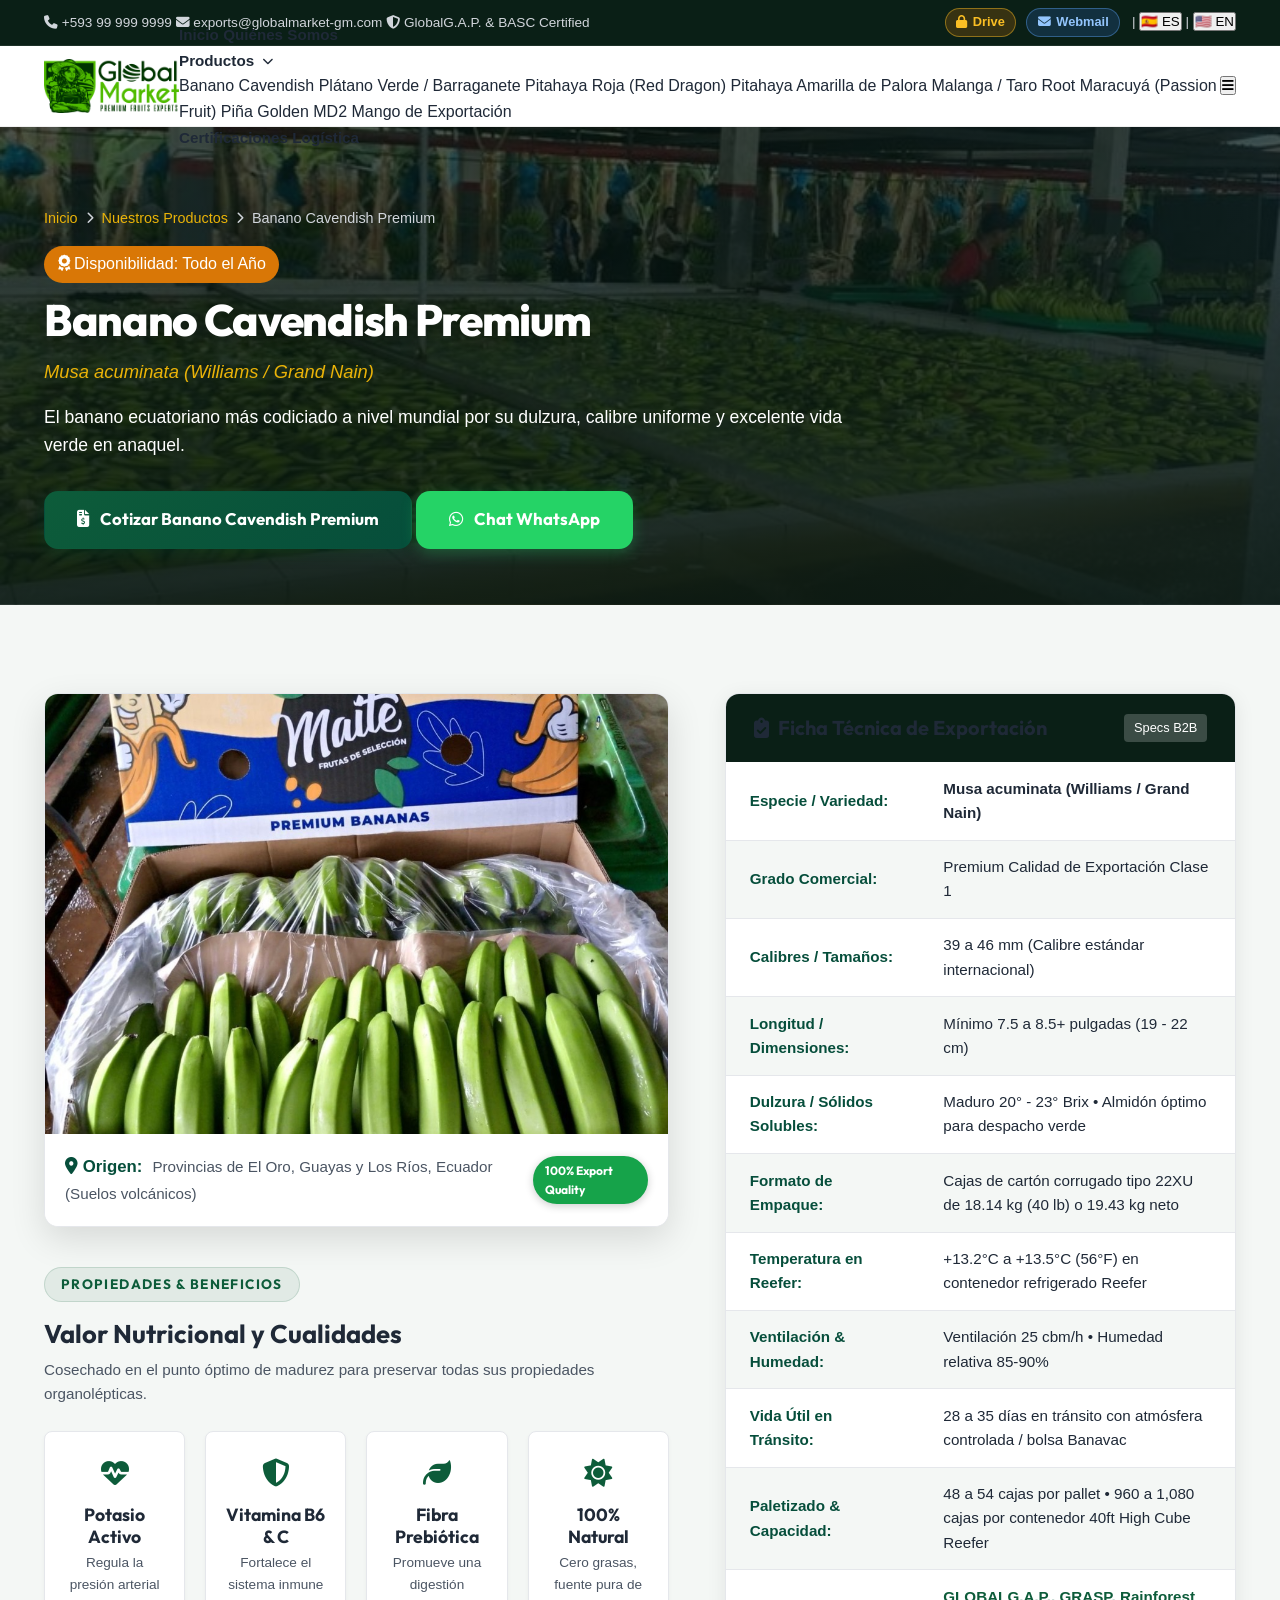
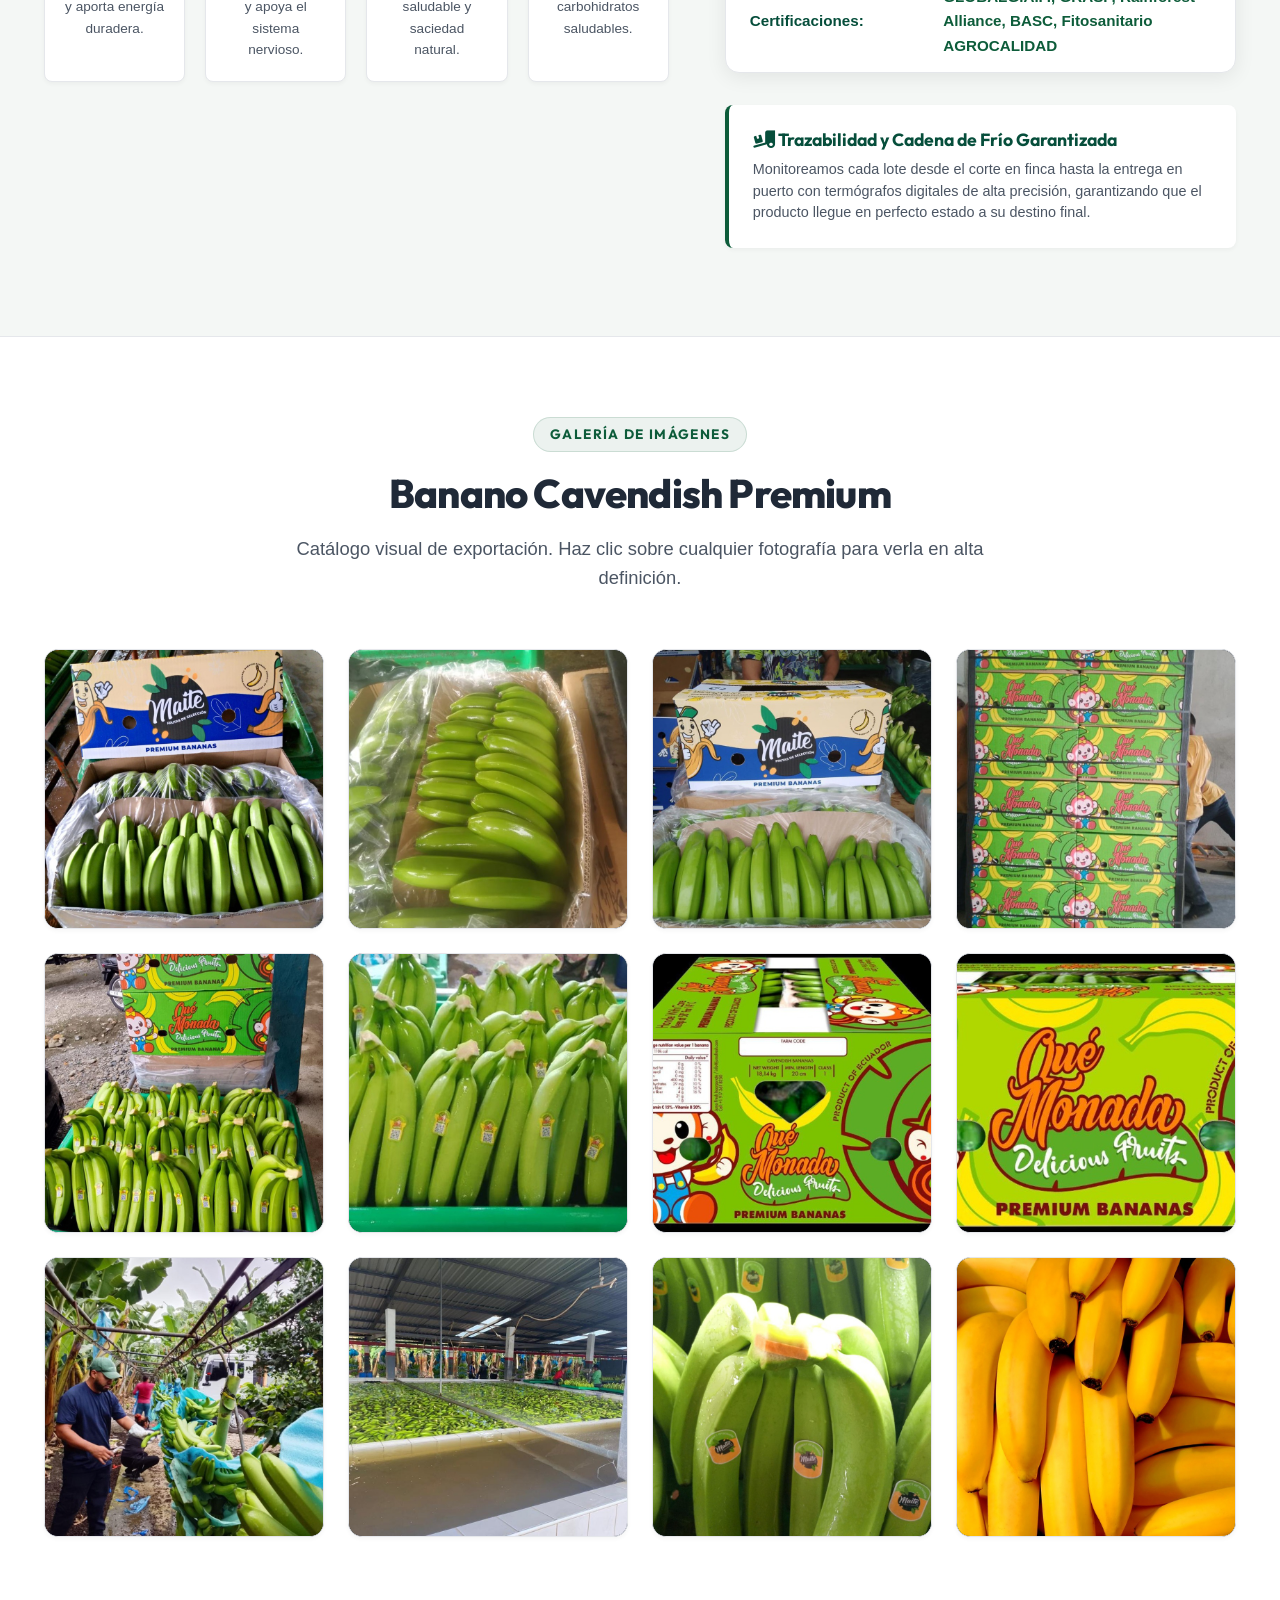
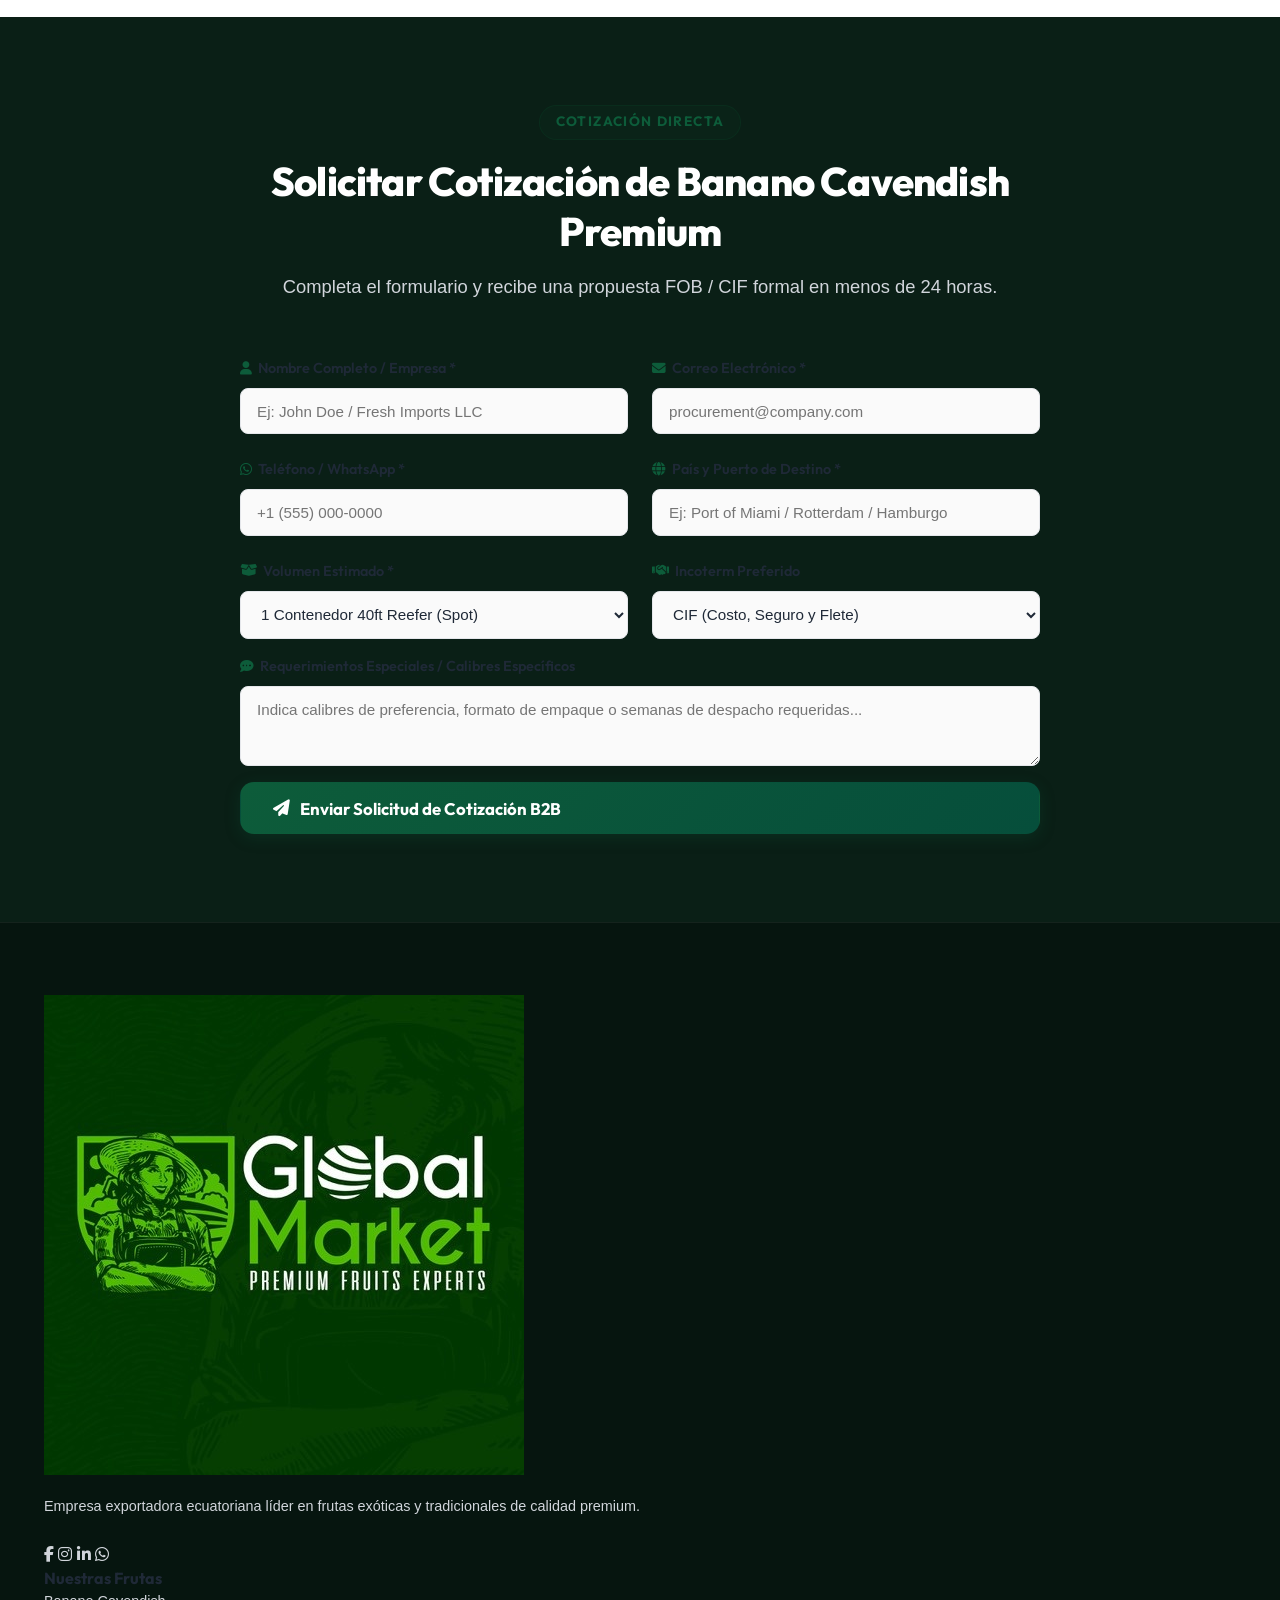
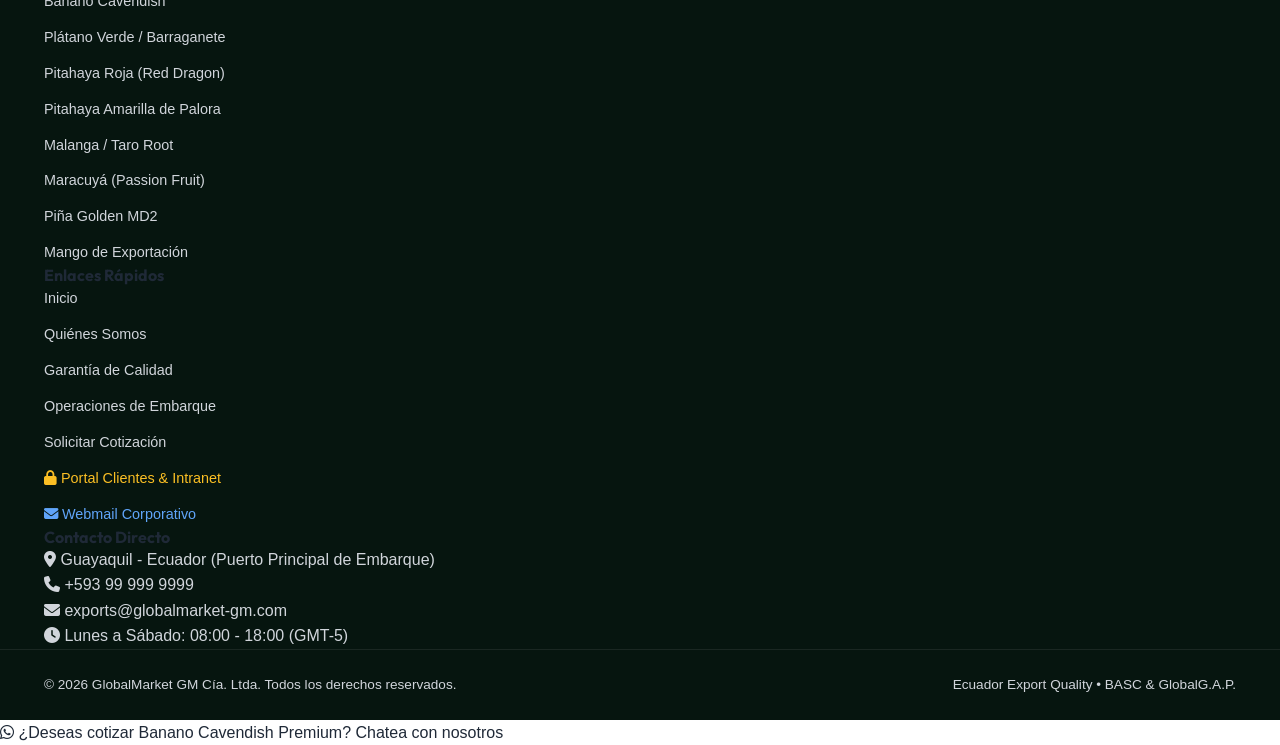
==== commit ecc77608: "fix: Corregido error 500 en Drive, renombrado a Drive GlobalMarket, agregados botones de candado/web" ====
--- a/banano.html
+++ b/banano.html
@@ -4,7 +4,7 @@
   <meta charset="UTF-8">
   <meta name="viewport" content="width=device-width, initial-scale=1.0">
   <title>Banano Cavendish Premium | Exportación Global Market GM</title>
-  <meta name="description" content="Exportación de Banano Cavendish Premium desde Ecuador. El banano ecuatoriano más codiciado a nivel mundial por su dulzura, calibre uniforme y excelente vida verde en anaquel. Ficha técnica, calibres, empaque y cotización B2B.">
+  <meta name="description" content="El banano ecuatoriano más codiciado a nivel mundial por su dulzura, calibre uniforme y excelente vida verde en anaquel. Ficha técnica, calibres, empaque y cotización B2B.">
   <link rel="icon" type="image/png" href="assets/images/favicon.png?v=3">
 
   <!-- Google Fonts & FontAwesome -->
@@ -14,7 +14,7 @@
   <link rel="stylesheet" href="https://cdnjs.cloudflare.com/ajax/libs/font-awesome/6.5.1/css/all.min.css">
 
   <!-- Stylesheet -->
-  <link rel="stylesheet" href="styles.css?v=4">
+  <link rel="stylesheet" href="styles.css?v=6">
 </head>
 <body>
 
@@ -22,11 +22,14 @@
   <div class="top-bar">
     <div class="container top-bar-inner">
       <div class="top-bar-contact">
-        <a href="tel:+593999999999"><i class="fa-solid fa-phone"></i> +593 99 999 9999</a>
+        <a href="tel:+593 99 999 9999"><i class="fa-solid fa-phone"></i> +593 99 999 9999</a>
         <a href="mailto:exports@globalmarket-gm.com"><i class="fa-solid fa-envelope"></i> exports@globalmarket-gm.com</a>
-        <span class="top-bar-badge"><i class="fa-solid fa-shield-halved"></i> GlobalG.A.P. Certified</span>
+        <span class="top-bar-badge"><i class="fa-solid fa-shield-halved"></i> GlobalG.A.P. & BASC Certified</span>
       </div>
       <div class="top-bar-lang">
+        <a href="drive/index.php" class="top-bar-portal-btn" title="Portal Drive Privado & Intranet" style="background: rgba(217, 119, 6, 0.22); border: 1px solid rgba(251, 191, 36, 0.45); color: #fbbf24; padding: 0.2rem 0.65rem; border-radius: 99px; text-decoration: none; font-size: 0.8rem; font-weight: 700; display: inline-flex; align-items: center; gap: 0.35rem; margin-right: 0.4rem;"><i class="fa-solid fa-lock"></i> <span>Drive</span></a>
+        <a href="https://globalmarket-gm.com/webmail" target="_blank" class="top-bar-webmail-btn" title="Webmail de Correos Corporativos" style="background: rgba(59, 130, 246, 0.18); border: 1px solid rgba(96, 165, 250, 0.4); color: #93c5fd; padding: 0.2rem 0.65rem; border-radius: 99px; text-decoration: none; font-size: 0.8rem; font-weight: 600; display: inline-flex; align-items: center; gap: 0.35rem; margin-right: 0.5rem;"><i class="fa-solid fa-envelope"></i> <span>Webmail</span></a>
+        <span class="lang-divider">|</span>
         <button type="button" class="lang-btn active" data-lang="es">🇪🇸 ES</button>
         <span class="lang-divider">|</span>
         <button type="button" class="lang-btn" data-lang="en">🇺🇸 EN</button>
@@ -42,12 +45,23 @@
       </a>
 
       <nav class="nav-links" id="navLinks">
-        <a href="index.html#inicio" class="nav-link" data-i18n="nav_home">Inicio</a>
-        <a href="index.html#nosotros" class="nav-link" data-i18n="nav_about">Quiénes Somos</a>
-        <a href="index.html#productos" class="nav-link active" data-i18n="nav_products">Productos</a>
-        <a href="index.html#certificaciones" class="nav-link" data-i18n="nav_cert">Certificaciones</a>
-        <a href="index.html#logistica" class="nav-link" data-i18n="nav_logistics">Logística</a>
-        <a href="index.html#cotizador" class="nav-link nav-btn-cta" data-i18n="nav_quote">Cotizar Ahora</a>
+        <a href="index.html#inicio" class="nav-link">Inicio</a>
+        <a href="index.html#nosotros" class="nav-link">Quiénes Somos</a>
+        <div class="nav-dropdown-wrapper">
+          <a href="index.html#productos" class="nav-link">Productos <i class="fa-solid fa-chevron-down" style="font-size: 0.7rem; margin-left: 0.25rem;"></i></a>
+          <div class="nav-dropdown-menu">
+            <a href="banano.html" class="dropdown-item">Banano Cavendish</a>
+            <a href="platano.html" class="dropdown-item">Plátano Verde / Barraganete</a>
+            <a href="pitahaya-roja.html" class="dropdown-item">Pitahaya Roja (Red Dragon)</a>
+            <a href="pitahaya-amarilla.html" class="dropdown-item">Pitahaya Amarilla de Palora</a>
+            <a href="malanga.html" class="dropdown-item">Malanga / Taro Root</a>
+            <a href="maracuya.html" class="dropdown-item">Maracuyá (Passion Fruit)</a>
+            <a href="pina.html" class="dropdown-item">Piña Golden MD2</a>
+            <a href="mango.html" class="dropdown-item">Mango de Exportación</a>
+          </div>
+        </div>
+        <a href="index.html#certificaciones" class="nav-link">Certificaciones</a>
+        <a href="index.html#logistica" class="nav-link">Logística</a>
       </nav>
 
       <button class="nav-mobile-toggle" id="mobileToggle" aria-label="Abrir Menú">
@@ -57,7 +71,7 @@
   </header>
 
   <!-- PRODUCT HERO HEADER CON IMAGEN -->
-  <section class="product-hero product-hero-banano">
+  <section class="product-hero product-hero-banano" style="background-image: linear-gradient(180deg, rgba(6, 21, 15, 0.72) 0%, rgba(6, 21, 15, 0.92) 100%), url('assets/images/banano/banano-tina-lavado-empacadora.jpg?v=1788300552'); background-size: cover; background-position: center;">
     <div class="container">
       <div class="breadcrumbs">
         <a href="index.html">Inicio</a>
@@ -95,7 +109,7 @@
         <!-- LEFT: IMAGEN HD & NUTRICIÓN -->
         <div>
           <div class="detail-gallery-box">
-            <img src="assets/images/banano/banano-caja-maite-detalle.jpg?v=7" alt="Banano Cavendish Premium" class="detail-main-img">
+            <img src="assets/images/banano/banano-caja-maite-detalle.jpg?v=1788300552" alt="Banano Cavendish Premium" class="detail-main-img">
             <div style="padding: 1.25rem; background: #FFFFFF; display: flex; justify-content: space-between; align-items: center;">
               <div>
                 <strong style="color: var(--primary-dark); font-size: 1.05rem;"><i class="fa-solid fa-location-dot text-primary"></i> Origen:</strong>
@@ -111,27 +125,27 @@
             <p style="color: var(--text-muted); font-size: 0.95rem;">Cosechado en el punto óptimo de madurez para preservar todas sus propiedades organolépticas.</p>
             
             <div class="nutrition-grid">
-              
-            <div class="nutrition-card">
+                          <div class="nutrition-card">
               <div class="nutri-icon"><i class="fa-solid fa-heart-pulse"></i></div>
-              <h4 data-i18n="banano_nutri_fa-heart-pulse_title">Potasio Activo</h4>
-              <p data-i18n="banano_nutri_fa-heart-pulse_desc">Regula la presión arterial y aporta energía duradera.</p>
+              <h4>Potasio Activo</h4>
+              <p>Regula la presión arterial y aporta energía duradera.</p>
             </div>
             <div class="nutrition-card">
               <div class="nutri-icon"><i class="fa-solid fa-shield-halved"></i></div>
-              <h4 data-i18n="banano_nutri_fa-shield-halved_title">Vitamina B6 & C</h4>
-              <p data-i18n="banano_nutri_fa-shield-halved_desc">Fortalece el sistema inmune y apoya el sistema nervioso.</p>
+              <h4>Vitamina B6 & C</h4>
+              <p>Fortalece el sistema inmune y apoya el sistema nervioso.</p>
             </div>
             <div class="nutrition-card">
               <div class="nutri-icon"><i class="fa-solid fa-leaf"></i></div>
-              <h4 data-i18n="banano_nutri_fa-leaf_title">Fibra Prebiótica</h4>
-              <p data-i18n="banano_nutri_fa-leaf_desc">Promueve una digestión saludable y saciedad natural.</p>
+              <h4>Fibra Prebiótica</h4>
+              <p>Promueve una digestión saludable y saciedad natural.</p>
             </div>
             <div class="nutrition-card">
               <div class="nutri-icon"><i class="fa-solid fa-sun"></i></div>
-              <h4 data-i18n="banano_nutri_fa-sun_title">100% Natural</h4>
-              <p data-i18n="banano_nutri_fa-sun_desc">Cero grasas, fuente pura de carbohidratos saludables.</p>
-            </div>
+              <h4>100% Natural</h4>
+              <p>Cero grasas, fuente pura de carbohidratos saludables.</p>
+            </div>
+
             </div>
           </div>
         </div>
@@ -206,7 +220,7 @@
     </div>
   </section>
 
-  <!-- SECCIÓN DE GALERÍA DE FOTOS (CUADRÍCULA UNIFORME 1:1) -->
+  <!-- SECCIÓN DE GALERÍA DE FOTOS -->
   <section class="gallery-section" id="galeria">
     <div class="container">
       <div class="section-header text-center">
@@ -217,100 +231,98 @@
         </p>
       </div>
 
-      <!-- GRID UNIFORME 1:1 (12 FOTOGRAFÍAS REALES ORDENADAS) -->
       <div class="gallery-grid" id="galleryGrid">
-        
-        <!-- FOTO 1 (Caja abierta con bananos verdes relucientes) -->
-        <div class="gallery-card" data-src="assets/images/banano/banano-caja-maite-detalle.jpg?v=7">
-          <img src="assets/images/banano/banano-caja-maite-detalle-sq.jpg?v=7" alt="Caja de Banano Verde Premium" class="gallery-thumb" loading="lazy">
-          <div class="gallery-overlay">
-            <div class="gallery-overlay-icon"><i class="fa-solid fa-magnifying-glass-plus"></i></div>
-          </div>
-        </div>
-
-        <!-- FOTO 2 (Caja 22XU de banano verde empacado en funda) -->
-        <div class="gallery-card" data-src="assets/images/banano/banano-caja-exportacion-verde.jpg?v=7">
-          <img src="assets/images/banano/banano-caja-exportacion-verde-sq.jpg?v=7" alt="Banano Verde de Exportación" class="gallery-thumb" loading="lazy">
-          <div class="gallery-overlay">
-            <div class="gallery-overlay-icon"><i class="fa-solid fa-magnifying-glass-plus"></i></div>
-          </div>
-        </div>
-
-        <!-- FOTO 3 (Cajas en mesa de empaque) -->
-        <div class="gallery-card" data-src="assets/images/banano/banano-caja-maite-empaque.jpg?v=7">
-          <img src="assets/images/banano/banano-caja-maite-empaque-sq.jpg?v=7" alt="Empaque de Cajas" class="gallery-thumb" loading="lazy">
-          <div class="gallery-overlay">
-            <div class="gallery-overlay-icon"><i class="fa-solid fa-magnifying-glass-plus"></i></div>
-          </div>
-        </div>
-
-        <!-- FOTO 4 (Pallet completo flejado para exportación) -->
-        <div class="gallery-card" data-src="assets/images/banano/banano-pallet-exportacion.jpg?v=7">
-          <img src="assets/images/banano/banano-pallet-exportacion-sq.jpg?v=7" alt="Pallet de Exportación" class="gallery-thumb" loading="lazy">
-          <div class="gallery-overlay">
-            <div class="gallery-overlay-icon"><i class="fa-solid fa-magnifying-glass-plus"></i></div>
-          </div>
-        </div>
-
-        <!-- FOTO 5 (Cajas apiladas y gaveta con clusters) -->
-        <div class="gallery-card" data-src="assets/images/banano/banano-cajas-gaveta-clusters.jpg?v=7">
-          <img src="assets/images/banano/banano-cajas-gaveta-clusters-sq.jpg?v=7" alt="Empaque de Clusters" class="gallery-thumb" loading="lazy">
-          <div class="gallery-overlay">
-            <div class="gallery-overlay-icon"><i class="fa-solid fa-magnifying-glass-plus"></i></div>
-          </div>
-        </div>
-
-        <!-- FOTO 6 (Bandeja de manos con sellos QR) -->
-        <div class="gallery-card" data-src="assets/images/banano/banano-bandeja-manos-etiquetas.jpg?v=7">
-          <img src="assets/images/banano/banano-bandeja-manos-etiquetas-sq.jpg?v=7" alt="Manos Etiquetadas" class="gallery-thumb" loading="lazy">
-          <div class="gallery-overlay">
-            <div class="gallery-overlay-icon"><i class="fa-solid fa-magnifying-glass-plus"></i></div>
-          </div>
-        </div>
-
-        <!-- FOTO 7 (Caja 3D con especificaciones técnicas) -->
-        <div class="gallery-card" data-src="assets/images/banano/banano-caja-3d-que-monada.jpg?v=7">
-          <img src="assets/images/banano/banano-caja-3d-que-monada-sq.jpg?v=7" alt="Especificaciones de Caja" class="gallery-thumb" loading="lazy">
-          <div class="gallery-overlay">
-            <div class="gallery-overlay-icon"><i class="fa-solid fa-magnifying-glass-plus"></i></div>
-          </div>
-        </div>
-
-        <!-- FOTO 8 (Diseño de caja de exportación) -->
-        <div class="gallery-card" data-src="assets/images/banano/banano-caja-diseno-que-monada.jpg?v=7">
-          <img src="assets/images/banano/banano-caja-diseno-que-monada-sq.jpg?v=7" alt="Diseño de Caja Exportable" class="gallery-thumb" loading="lazy">
-          <div class="gallery-overlay">
-            <div class="gallery-overlay-icon"><i class="fa-solid fa-magnifying-glass-plus"></i></div>
-          </div>
-        </div>
-
-        <!-- FOTO 9 (Desmane en cablevía en plantación) -->
-        <div class="gallery-card" data-src="assets/images/banano/banano-desmane-cablevia-cosecha.jpg?v=7">
-          <img src="assets/images/banano/banano-desmane-cablevia-cosecha-sq.jpg?v=7" alt="Cosecha y Desmane" class="gallery-thumb" loading="lazy">
-          <div class="gallery-overlay">
-            <div class="gallery-overlay-icon"><i class="fa-solid fa-magnifying-glass-plus"></i></div>
-          </div>
-        </div>
-
-        <!-- FOTO 10 (Tina de desleche y lavado en empacadora) -->
-        <div class="gallery-card" data-src="assets/images/banano/banano-tina-lavado-empacadora.jpg?v=7">
-          <img src="assets/images/banano/banano-tina-lavado-empacadora-sq.jpg?v=7" alt="Lavado en Empacadora" class="gallery-thumb" loading="lazy">
-          <div class="gallery-overlay">
-            <div class="gallery-overlay-icon"><i class="fa-solid fa-magnifying-glass-plus"></i></div>
-          </div>
-        </div>
-
-        <!-- FOTO 11 (Primer plano de cluster verde con etiquetas) -->
-        <div class="gallery-card" data-src="assets/images/banano/banano-cluster-verde-macro.jpg?v=7">
-          <img src="assets/images/banano/banano-cluster-verde-macro-sq.jpg?v=7" alt="Cluster de Banano Verde" class="gallery-thumb" loading="lazy">
-          <div class="gallery-overlay">
-            <div class="gallery-overlay-icon"><i class="fa-solid fa-magnifying-glass-plus"></i></div>
-          </div>
-        </div>
-
-        <!-- FOTO 12 (Bananos amarillos maduros en primer plano) -->
-        <div class="gallery-card" data-src="assets/images/banano/banano-cavendish-amarillo-maduro.jpg?v=7">
-          <img src="assets/images/banano/banano-cavendish-amarillo-maduro-sq.jpg?v=7" alt="Banano Cavendish Maduro" class="gallery-thumb" loading="lazy">
+        <!-- FOTO 1 -->
+        <div class="gallery-card" data-src="assets/images/banano/banano-caja-maite-detalle.jpg?v=1788300552">
+          <img src="assets/images/banano/banano-caja-maite-detalle-sq.jpg?v=1788300552" alt="Banano Cavendish Premium" class="gallery-thumb" loading="lazy">
+          <div class="gallery-overlay">
+            <div class="gallery-overlay-icon"><i class="fa-solid fa-magnifying-glass-plus"></i></div>
+          </div>
+        </div>
+
+        <!-- FOTO 2 -->
+        <div class="gallery-card" data-src="assets/images/banano/banano-caja-exportacion-verde.jpg?v=1788300552">
+          <img src="assets/images/banano/banano-caja-exportacion-verde-sq.jpg?v=1788300552" alt="Banano Cavendish Premium" class="gallery-thumb" loading="lazy">
+          <div class="gallery-overlay">
+            <div class="gallery-overlay-icon"><i class="fa-solid fa-magnifying-glass-plus"></i></div>
+          </div>
+        </div>
+
+        <!-- FOTO 3 -->
+        <div class="gallery-card" data-src="assets/images/banano/banano-caja-maite-empaque.jpg?v=1788300552">
+          <img src="assets/images/banano/banano-caja-maite-empaque-sq.jpg?v=1788300552" alt="Banano Cavendish Premium" class="gallery-thumb" loading="lazy">
+          <div class="gallery-overlay">
+            <div class="gallery-overlay-icon"><i class="fa-solid fa-magnifying-glass-plus"></i></div>
+          </div>
+        </div>
+
+        <!-- FOTO 4 -->
+        <div class="gallery-card" data-src="assets/images/banano/banano-pallet-exportacion.jpg?v=1788300552">
+          <img src="assets/images/banano/banano-pallet-exportacion-sq.jpg?v=1788300552" alt="Banano Cavendish Premium" class="gallery-thumb" loading="lazy">
+          <div class="gallery-overlay">
+            <div class="gallery-overlay-icon"><i class="fa-solid fa-magnifying-glass-plus"></i></div>
+          </div>
+        </div>
+
+        <!-- FOTO 5 -->
+        <div class="gallery-card" data-src="assets/images/banano/banano-cajas-gaveta-clusters.jpg?v=1788300552">
+          <img src="assets/images/banano/banano-cajas-gaveta-clusters-sq.jpg?v=1788300552" alt="Banano Cavendish Premium" class="gallery-thumb" loading="lazy">
+          <div class="gallery-overlay">
+            <div class="gallery-overlay-icon"><i class="fa-solid fa-magnifying-glass-plus"></i></div>
+          </div>
+        </div>
+
+        <!-- FOTO 6 -->
+        <div class="gallery-card" data-src="assets/images/banano/banano-bandeja-manos-etiquetas.jpg?v=1788300552">
+          <img src="assets/images/banano/banano-bandeja-manos-etiquetas-sq.jpg?v=1788300552" alt="Banano Cavendish Premium" class="gallery-thumb" loading="lazy">
+          <div class="gallery-overlay">
+            <div class="gallery-overlay-icon"><i class="fa-solid fa-magnifying-glass-plus"></i></div>
+          </div>
+        </div>
+
+        <!-- FOTO 7 -->
+        <div class="gallery-card" data-src="assets/images/banano/banano-caja-3d-que-monada.jpg?v=1788300552">
+          <img src="assets/images/banano/banano-caja-3d-que-monada-sq.jpg?v=1788300552" alt="Banano Cavendish Premium" class="gallery-thumb" loading="lazy">
+          <div class="gallery-overlay">
+            <div class="gallery-overlay-icon"><i class="fa-solid fa-magnifying-glass-plus"></i></div>
+          </div>
+        </div>
+
+        <!-- FOTO 8 -->
+        <div class="gallery-card" data-src="assets/images/banano/banano-caja-diseno-que-monada.jpg?v=1788300552">
+          <img src="assets/images/banano/banano-caja-diseno-que-monada-sq.jpg?v=1788300552" alt="Banano Cavendish Premium" class="gallery-thumb" loading="lazy">
+          <div class="gallery-overlay">
+            <div class="gallery-overlay-icon"><i class="fa-solid fa-magnifying-glass-plus"></i></div>
+          </div>
+        </div>
+
+        <!-- FOTO 9 -->
+        <div class="gallery-card" data-src="assets/images/banano/banano-desmane-cablevia-cosecha.jpg?v=1788300552">
+          <img src="assets/images/banano/banano-desmane-cablevia-cosecha-sq.jpg?v=1788300552" alt="Banano Cavendish Premium" class="gallery-thumb" loading="lazy">
+          <div class="gallery-overlay">
+            <div class="gallery-overlay-icon"><i class="fa-solid fa-magnifying-glass-plus"></i></div>
+          </div>
+        </div>
+
+        <!-- FOTO 10 -->
+        <div class="gallery-card" data-src="assets/images/banano/banano-tina-lavado-empacadora.jpg?v=1788300552">
+          <img src="assets/images/banano/banano-tina-lavado-empacadora-sq.jpg?v=1788300552" alt="Banano Cavendish Premium" class="gallery-thumb" loading="lazy">
+          <div class="gallery-overlay">
+            <div class="gallery-overlay-icon"><i class="fa-solid fa-magnifying-glass-plus"></i></div>
+          </div>
+        </div>
+
+        <!-- FOTO 11 -->
+        <div class="gallery-card" data-src="assets/images/banano/banano-cluster-verde-macro.jpg?v=1788300552">
+          <img src="assets/images/banano/banano-cluster-verde-macro-sq.jpg?v=1788300552" alt="Banano Cavendish Premium" class="gallery-thumb" loading="lazy">
+          <div class="gallery-overlay">
+            <div class="gallery-overlay-icon"><i class="fa-solid fa-magnifying-glass-plus"></i></div>
+          </div>
+        </div>
+
+        <!-- FOTO 12 -->
+        <div class="gallery-card" data-src="assets/images/banano/banano-cavendish-amarillo-maduro.jpg?v=1788300552">
+          <img src="assets/images/banano/banano-cavendish-amarillo-maduro-sq.jpg?v=1788300552" alt="Banano Cavendish Premium" class="gallery-thumb" loading="lazy">
           <div class="gallery-overlay">
             <div class="gallery-overlay-icon"><i class="fa-solid fa-magnifying-glass-plus"></i></div>
           </div>
@@ -320,7 +332,7 @@
     </div>
   </section>
 
-  <!-- LIGHTBOX MODAL PARA VER FOTOS EN PANTALLA COMPLETA -->
+  <!-- LIGHTBOX MODAL -->
   <div class="lightbox-modal" id="lightboxModal">
     <button type="button" class="lightbox-close" id="lightboxClose" aria-label="Cerrar"><i class="fa-solid fa-xmark"></i></button>
     <button type="button" class="lightbox-nav lightbox-prev" id="lightboxPrev" aria-label="Anterior"><i class="fa-solid fa-chevron-left"></i></button>
@@ -337,7 +349,7 @@
     </div>
   </div>
 
-  <!-- COTIZADOR DEDICADO PARA ESTE PRODUCTO -->
+  <!-- COTIZADOR DEDICADO -->
   <section class="section-padding" id="cotizador-producto" style="background: var(--bg-dark); color: #FFFFFF;">
     <div class="container">
       <div class="section-header text-center">
@@ -380,164 +392,108 @@
             <div class="form-group">
               <label for="pIncoterm" class="form-label"><i class="fa-solid fa-handshake"></i> Incoterm Preferido</label>
               <select id="pIncoterm" class="form-select">
-                <option value="FOB Guayaquil / Posorja">FOB (Puerto Guayaquil / Posorja)</option>
-                <option value="CIF Puerto de Destino">CIF (Costo, Seguro y Flete)</option>
+                <option value="FOB Guayaquil">FOB (Guayaquil, Ecuador)</option>
+                <option value="CIF Puerto de Destino" selected>CIF (Costo, Seguro y Flete)</option>
                 <option value="CFR Puerto de Destino">CFR (Costo y Flete)</option>
+                <option value="FCA Aeropuerto UIO/GYE">FCA (Carga Aérea)</option>
               </select>
             </div>
           </div>
-
           <div class="form-group" style="margin-top: 1rem;">
-            <label for="pComments" class="form-label"><i class="fa-solid fa-comment-dots"></i> Especificaciones Particulares</label>
-            <textarea id="pComments" rows="3" class="form-textarea" placeholder="Indicar calibres específicos, empaque de marca privada o semanas deseadas de embarque..."></textarea>
-          </div>
-
-          <div class="form-submit-row" style="margin-top: 1.5rem;">
-            <button type="submit" class="btn btn-primary btn-lg">
-              <i class="fa-solid fa-paper-plane"></i> Enviar Solicitud de Cotización
-            </button>
-            <a href="https://wa.me/593999999999?text=Hola%20Global%20Market,%20deseo%20cotizar%20Banano Cavendish Premium%20para%20exportación." target="_blank" rel="noopener noreferrer" class="btn btn-whatsapp btn-lg">
-              <i class="fa-brands fa-whatsapp"></i> Cotizar por WhatsApp
-            </a>
-          </div>
+            <label for="pMessage" class="form-label"><i class="fa-solid fa-comment-dots"></i> Requerimientos Especiales / Calibres Específicos</label>
+            <textarea id="pMessage" class="form-textarea" rows="3" placeholder="Indica calibres de preferencia, formato de empaque o semanas de despacho requeridas..."></textarea>
+          </div>
+          <button type="submit" class="btn btn-primary btn-lg" style="width: 100%; margin-top: 1rem;">
+            <i class="fa-solid fa-paper-plane"></i> Enviar Solicitud de Cotización B2B
+          </button>
         </form>
-      </div>
-    </div>
-  </section>
-
-  <!-- OTRAS FRUTAS DISPONIBLES EN EL CATÁLOGO -->
-  <section class="other-fruits-strip">
-    <div class="container">
-      <div class="section-header text-center">
-        <div class="section-tag">Explora Más</div>
-        <h2 class="section-title">Otros Productos de Nuestro Catálogo de Exportación</h2>
-      </div>
-
-      <div style="display: grid; grid-template-columns: repeat(auto-fill, minmax(240px, 1fr)); gap: 1.5rem; margin-top: 2rem;">
-        
-            <a href="platano.html" class="related-fruit-card">
-              <img src="assets/images/platano.jpg?v=4" alt="Plátano Verde / Barraganete" loading="lazy">
-              <div class="related-fruit-info">
-                <h4>Plátano Verde / Barraganete</h4>
-                <span><i class="fa-solid fa-arrow-right"></i> Ver Catálogo</span>
-              </div>
-            </a>
-            <a href="pitahaya-roja.html" class="related-fruit-card">
-              <img src="assets/images/pitahaya-roja.jpg?v=4" alt="Pitahaya Roja (Red Dragon Fruit)" loading="lazy">
-              <div class="related-fruit-info">
-                <h4>Pitahaya Roja (Red Dragon Fruit)</h4>
-                <span><i class="fa-solid fa-arrow-right"></i> Ver Catálogo</span>
-              </div>
-            </a>
-            <a href="pitahaya-amarilla.html" class="related-fruit-card">
-              <img src="assets/images/pitahaya-amarilla.jpg?v=4" alt="Pitahaya Amarilla de Palora (Yellow Dragon)" loading="lazy">
-              <div class="related-fruit-info">
-                <h4>Pitahaya Amarilla de Palora (Yellow Dragon)</h4>
-                <span><i class="fa-solid fa-arrow-right"></i> Ver Catálogo</span>
-              </div>
-            </a>
-            <a href="malanga.html" class="related-fruit-card">
-              <img src="assets/images/malanga.jpg?v=4" alt="Malanga / Taro (Blanca & Lila)" loading="lazy">
-              <div class="related-fruit-info">
-                <h4>Malanga / Taro (Blanca & Lila)</h4>
-                <span><i class="fa-solid fa-arrow-right"></i> Ver Catálogo</span>
-              </div>
-            </a>
-            <a href="maracuya.html" class="related-fruit-card">
-              <img src="assets/images/maracuya.jpg?v=4" alt="Maracuyá (Passion Fruit)" loading="lazy">
-              <div class="related-fruit-info">
-                <h4>Maracuyá (Passion Fruit)</h4>
-                <span><i class="fa-solid fa-arrow-right"></i> Ver Catálogo</span>
-              </div>
-            </a>
-            <a href="pina.html" class="related-fruit-card">
-              <img src="assets/images/pina.jpg?v=4" alt="Piña Golden MD2 Extra Dulce" loading="lazy">
-              <div class="related-fruit-info">
-                <h4>Piña Golden MD2 Extra Dulce</h4>
-                <span><i class="fa-solid fa-arrow-right"></i> Ver Catálogo</span>
-              </div>
-            </a>
-            <a href="mango.html" class="related-fruit-card">
-              <img src="assets/images/mango.jpg?v=4" alt="Mango de Exportación (Tommy & Kent)" loading="lazy">
-              <div class="related-fruit-info">
-                <h4>Mango de Exportación (Tommy & Kent)</h4>
-                <span><i class="fa-solid fa-arrow-right"></i> Ver Catálogo</span>
-              </div>
-            </a>
       </div>
     </div>
   </section>
 
   <!-- FOOTER -->
   <footer class="main-footer">
-    <div class="container footer-container">
-      <div class="footer-col brand-col">
-        <div class="footer-logo">
-          <img src="assets/images/logo.png?v=3" alt="Global Market Logo" class="footer-logo-img">
-        </div>
+    <div class="container footer-grid">
+      <div class="footer-col">
+        <img src="assets/images/logo-dark.jpg?v=3" alt="Global Market GM" class="footer-logo">
         <p class="footer-desc">
-          Exportación de frutas tropicales ecuatorianas de alta gama hacia América del Norte, Europa, Asia y Medio Oriente.
+          Empresa exportadora ecuatoriana líder en frutas exóticas y tradicionales de calidad premium.
         </p>
-        <div class="footer-socials">
+        <div class="footer-social">
+          <a href="#" aria-label="Facebook"><i class="fa-brands fa-facebook-f"></i></a>
+          <a href="#" aria-label="Instagram"><i class="fa-brands fa-instagram"></i></a>
           <a href="#" aria-label="LinkedIn"><i class="fa-brands fa-linkedin-in"></i></a>
-          <a href="#" aria-label="Instagram"><i class="fa-brands fa-instagram"></i></a>
-          <a href="#" aria-label="Facebook"><i class="fa-brands fa-facebook-f"></i></a>
           <a href="https://wa.me/593999999999" aria-label="WhatsApp"><i class="fa-brands fa-whatsapp"></i></a>
         </div>
       </div>
 
       <div class="footer-col">
-        <h4 class="footer-heading">Nuestras Frutas</h4>
+        <h4 class="footer-title">Nuestras Frutas</h4>
         <ul class="footer-links">
-          <li><a href="banano.html">Banano Cavendish Premium</a></li>
+          <li><a href="banano.html">Banano Cavendish</a></li>
           <li><a href="platano.html">Plátano Verde / Barraganete</a></li>
           <li><a href="pitahaya-roja.html">Pitahaya Roja (Red Dragon)</a></li>
           <li><a href="pitahaya-amarilla.html">Pitahaya Amarilla de Palora</a></li>
-          <li><a href="malanga.html">Malanga / Taro (Blanca & Lila)</a></li>
+          <li><a href="malanga.html">Malanga / Taro Root</a></li>
           <li><a href="maracuya.html">Maracuyá (Passion Fruit)</a></li>
           <li><a href="pina.html">Piña Golden MD2</a></li>
-          <li><a href="mango.html">Mango Tommy / Kent</a></li>
+          <li><a href="mango.html">Mango de Exportación</a></li>
         </ul>
       </div>
 
       <div class="footer-col">
-        <h4 class="footer-heading">Navegación</h4>
+        <h4 class="footer-title">Enlaces Rápidos</h4>
         <ul class="footer-links">
           <li><a href="index.html#inicio">Inicio</a></li>
           <li><a href="index.html#nosotros">Quiénes Somos</a></li>
-          <li><a href="index.html#certificaciones">Certificaciones de Calidad</a></li>
-          <li><a href="index.html#logistica">Logística y Cadena de Frío</a></li>
-          <li><a href="index.html#cotizador">Cotizador B2B</a></li>
+          <li><a href="index.html#certificaciones">Garantía de Calidad</a></li>
+          <li><a href="index.html#logistica">Operaciones de Embarque</a></li>
+          <li><a href="index.html#cotizador">Solicitar Cotización</a></li>
+          <li><a href="drive/index.php" style="color: #fbbf24;"><i class="fa-solid fa-lock"></i> Portal Clientes & Intranet</a></li>
+          <li><a href="https://globalmarket-gm.com/webmail" target="_blank" style="color: #60a5fa;"><i class="fa-solid fa-envelope"></i> Webmail Corporativo</a></li>
         </ul>
       </div>
 
       <div class="footer-col">
-        <h4 class="footer-heading">Estándares</h4>
-        <div class="footer-badges-list">
-          <span class="f-badge">GlobalG.A.P.</span>
-          <span class="f-badge">GRASP</span>
-          <span class="f-badge">Rainforest</span>
-          <span class="f-badge">BASC</span>
-          <span class="f-badge">USDA Fitosanitario</span>
+        <h4 class="footer-title">Contacto Directo</h4>
+        <div class="footer-contact-item">
+          <i class="fa-solid fa-location-dot"></i>
+          <span>Guayaquil - Ecuador (Puerto Principal de Embarque)</span>
+        </div>
+        <div class="footer-contact-item">
+          <i class="fa-solid fa-phone"></i>
+          <span>+593 99 999 9999</span>
+        </div>
+        <div class="footer-contact-item">
+          <i class="fa-solid fa-envelope"></i>
+          <span>exports@globalmarket-gm.com</span>
+        </div>
+        <div class="footer-contact-item">
+          <i class="fa-solid fa-clock"></i>
+          <span>Lunes a Sábado: 08:00 - 18:00 (GMT-5)</span>
         </div>
       </div>
     </div>
 
     <div class="footer-bottom">
       <div class="container footer-bottom-inner">
-        <p>&copy; <span id="year">2026</span> Global Market GM. Todos los derechos reservados.</p>
-        <p class="footer-made-with">Exportando frescura de Ecuador para el mundo 🌍</p>
+        <p>&copy; 2026 GlobalMarket GM Cía. Ltda. Todos los derechos reservados.</p>
+        <div class="footer-legal">
+          <span>Ecuador Export Quality</span>
+          <span>•</span>
+          <span>BASC & GlobalG.A.P.</span>
+        </div>
       </div>
     </div>
   </footer>
 
   <!-- FLOATING WHATSAPP BUTTON -->
-  <a href="https://wa.me/593999999999?text=Hola%20Global%20Market,%20deseo%20cotizar%20Banano Cavendish Premium%20para%20exportación." target="_blank" rel="noopener noreferrer" class="floating-wa" aria-label="Contactar por WhatsApp">
+  <a href="https://wa.me/593999999999?text=Hola%20Global%20Market,%20deseo%20información%20sobre%20la%20exportación%20de%20Banano Cavendish Premium." class="floating-whatsapp" target="_blank" rel="noopener noreferrer" aria-label="Contactar por WhatsApp">
     <i class="fa-brands fa-whatsapp"></i>
-    <span class="wa-tooltip">¡Chatea con un asesor de exportación!</span>
+    <span class="whatsapp-tooltip">¿Deseas cotizar Banano Cavendish Premium? Chatea con nosotros</span>
   </a>
 
-  <!-- Script JS -->
-  <script src="app.js?v=4"></script>
+  <!-- SCRIPTS -->
+  <script src="app.js?v=6"></script>
 </body>
-</html>
+</html>
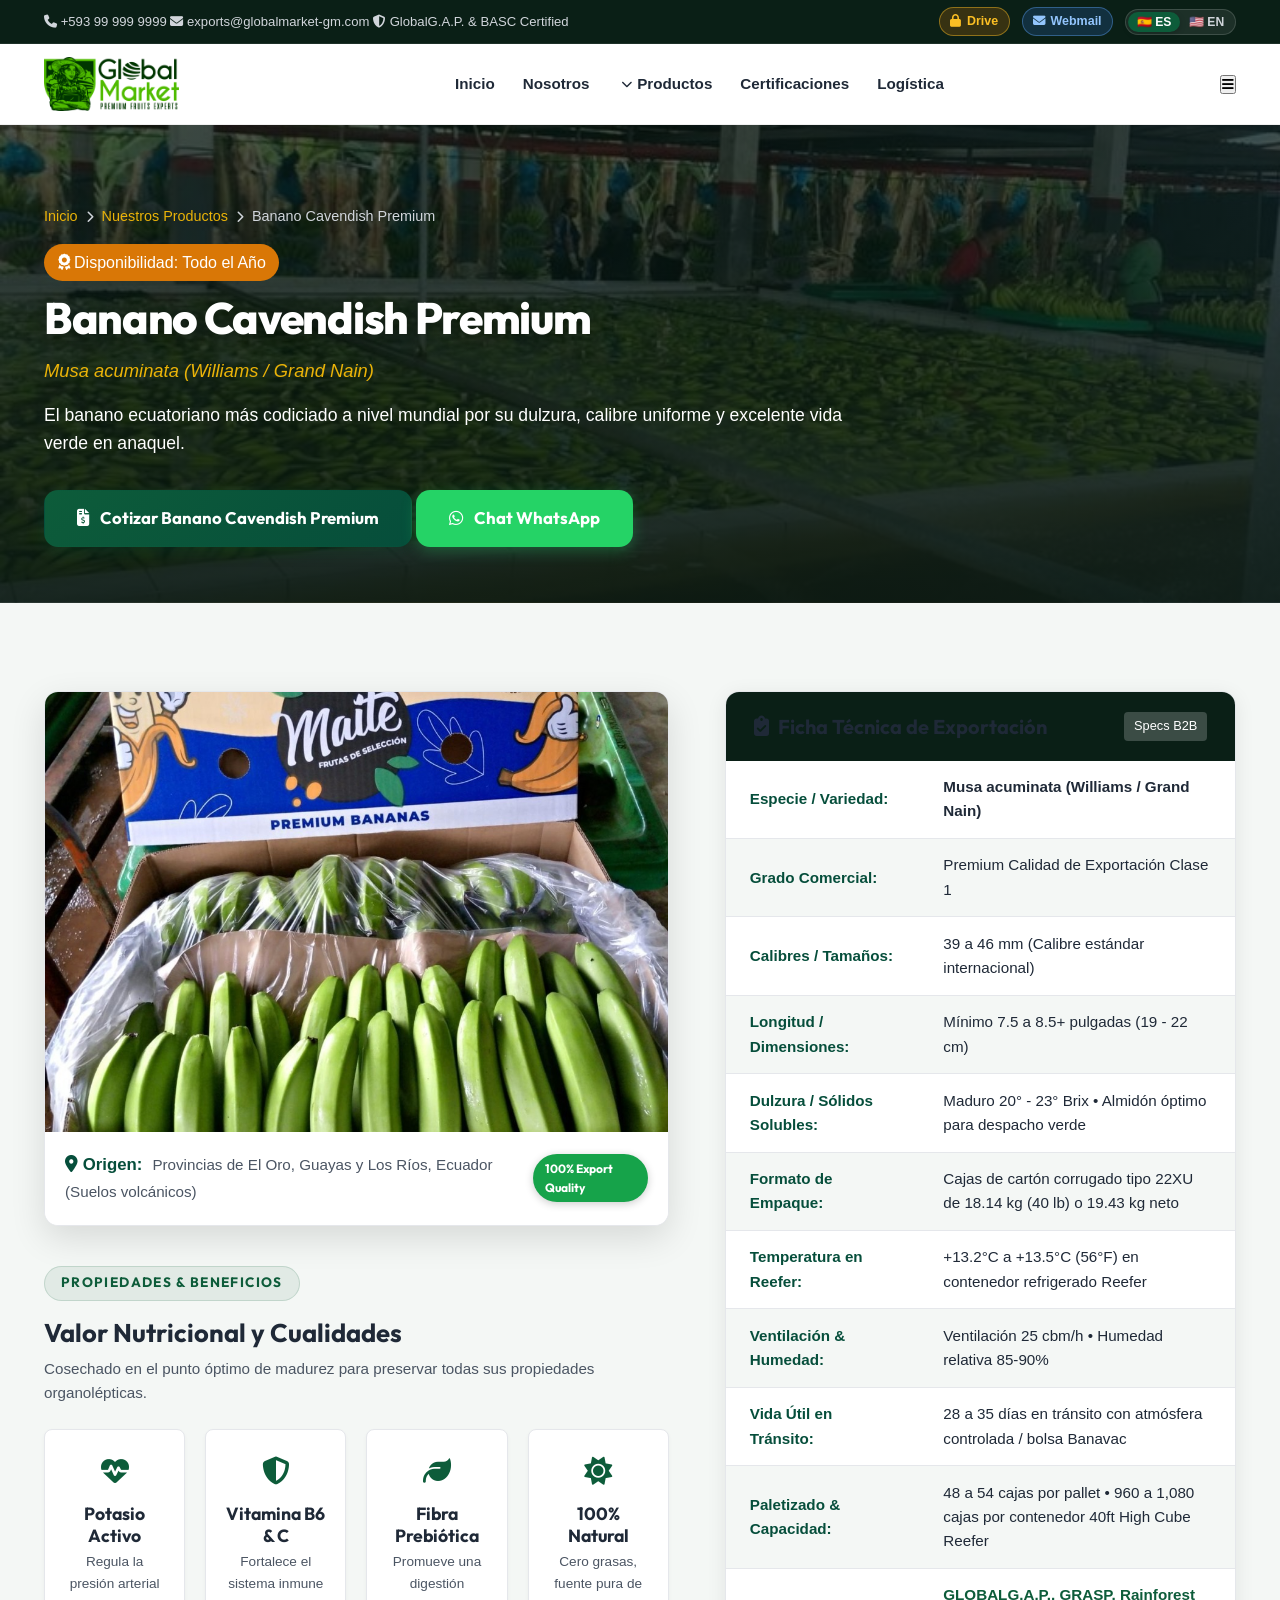
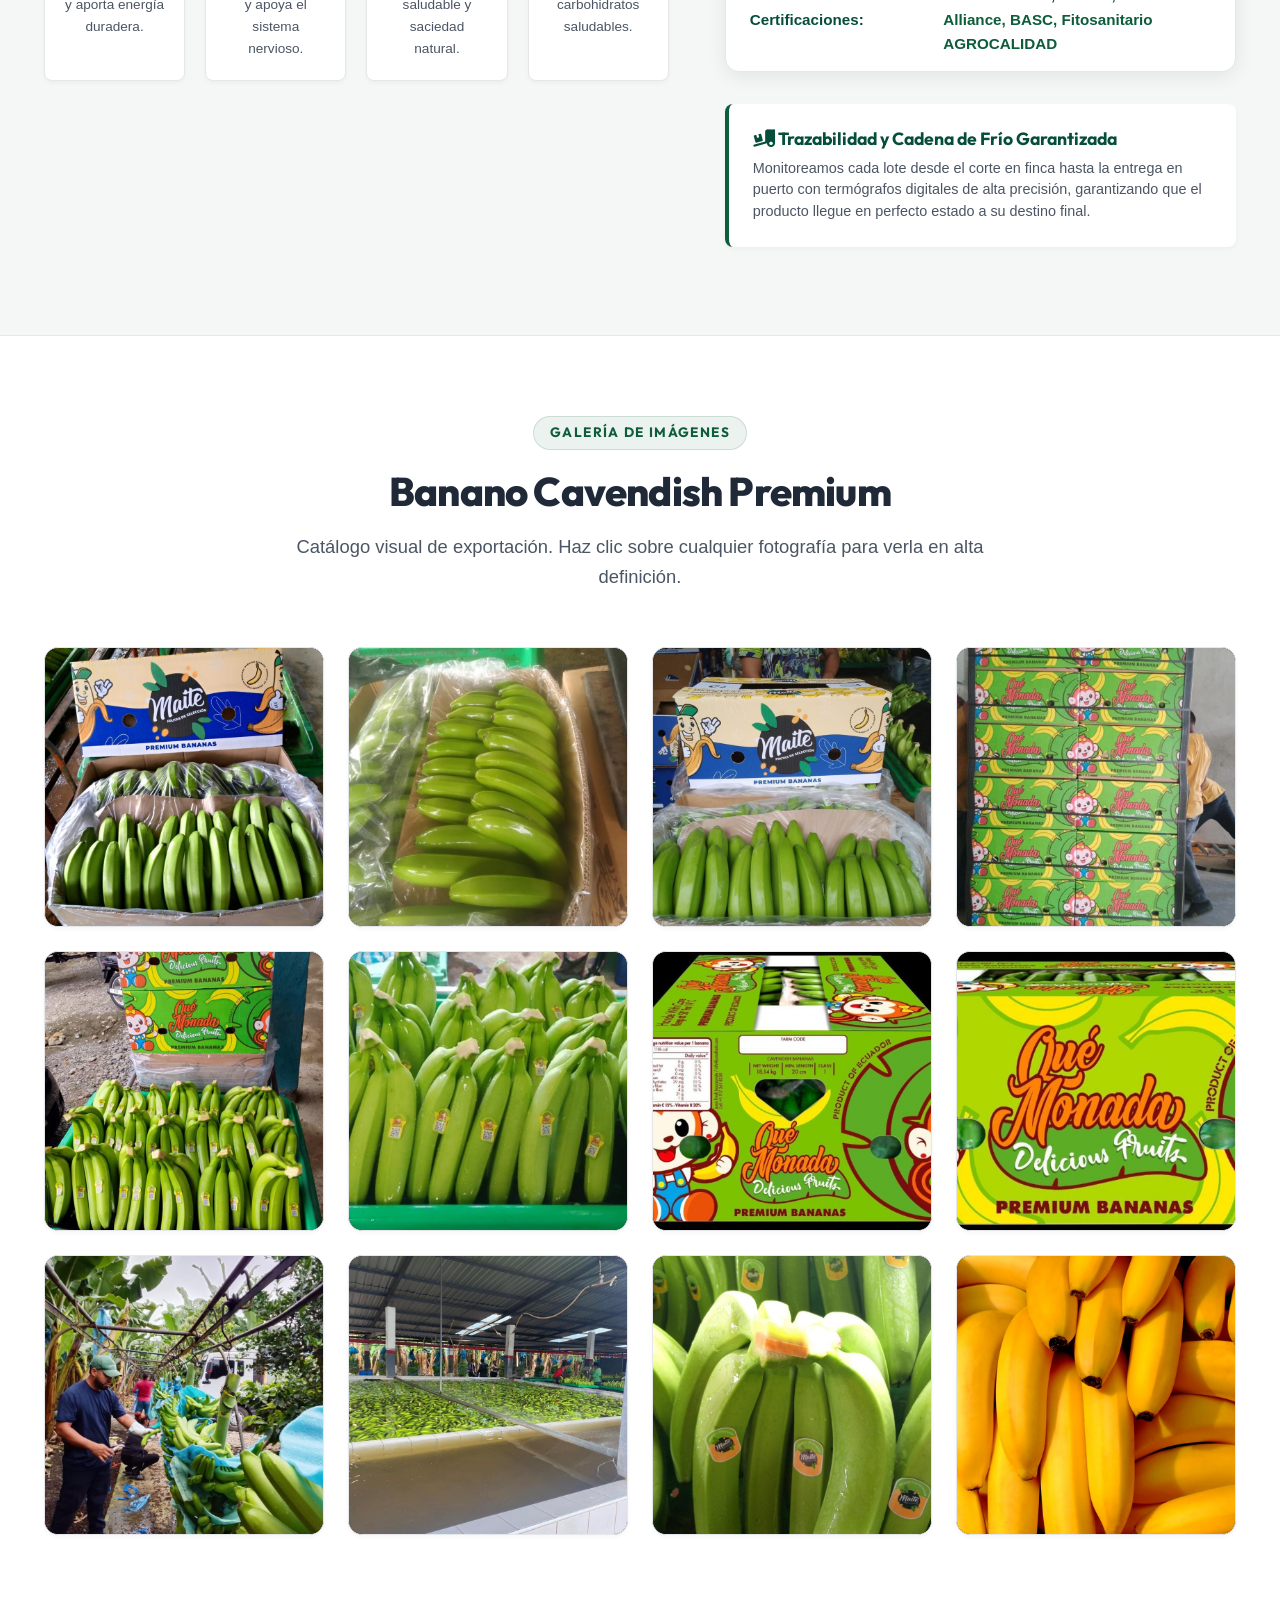
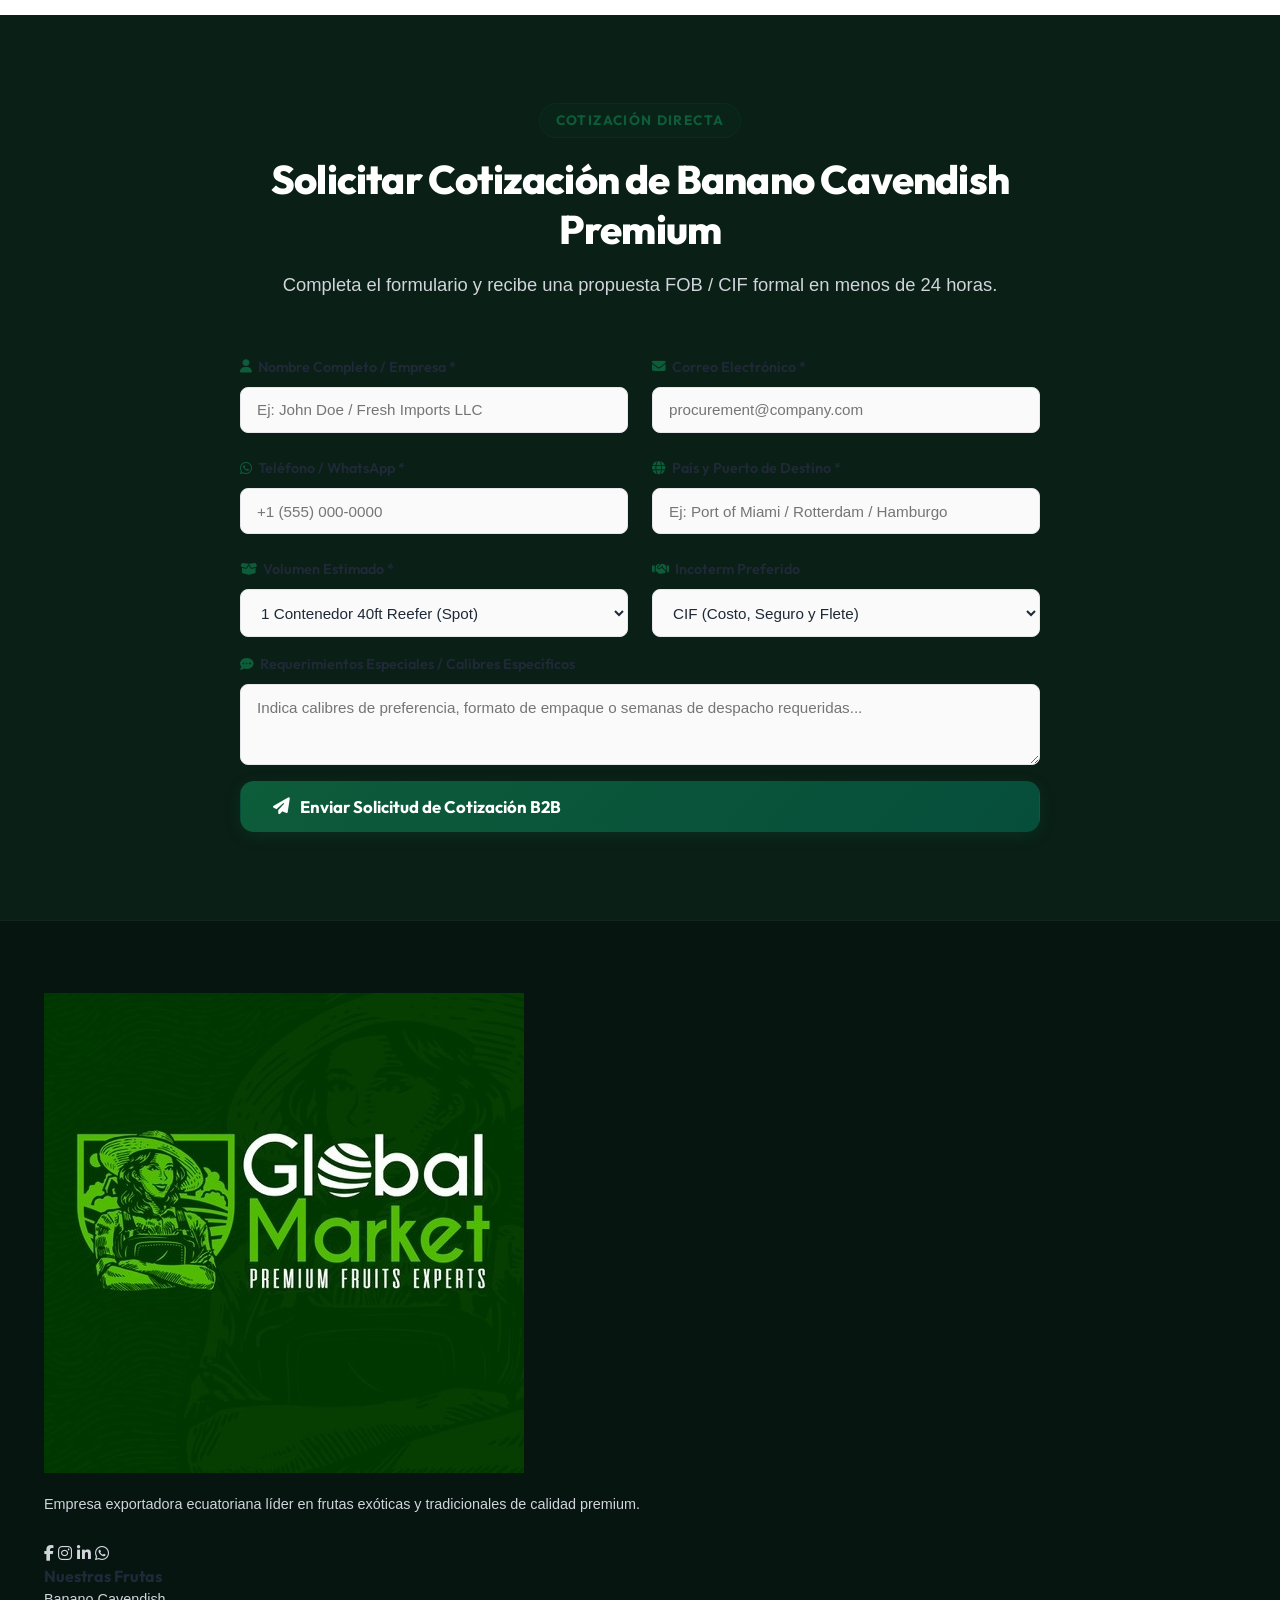
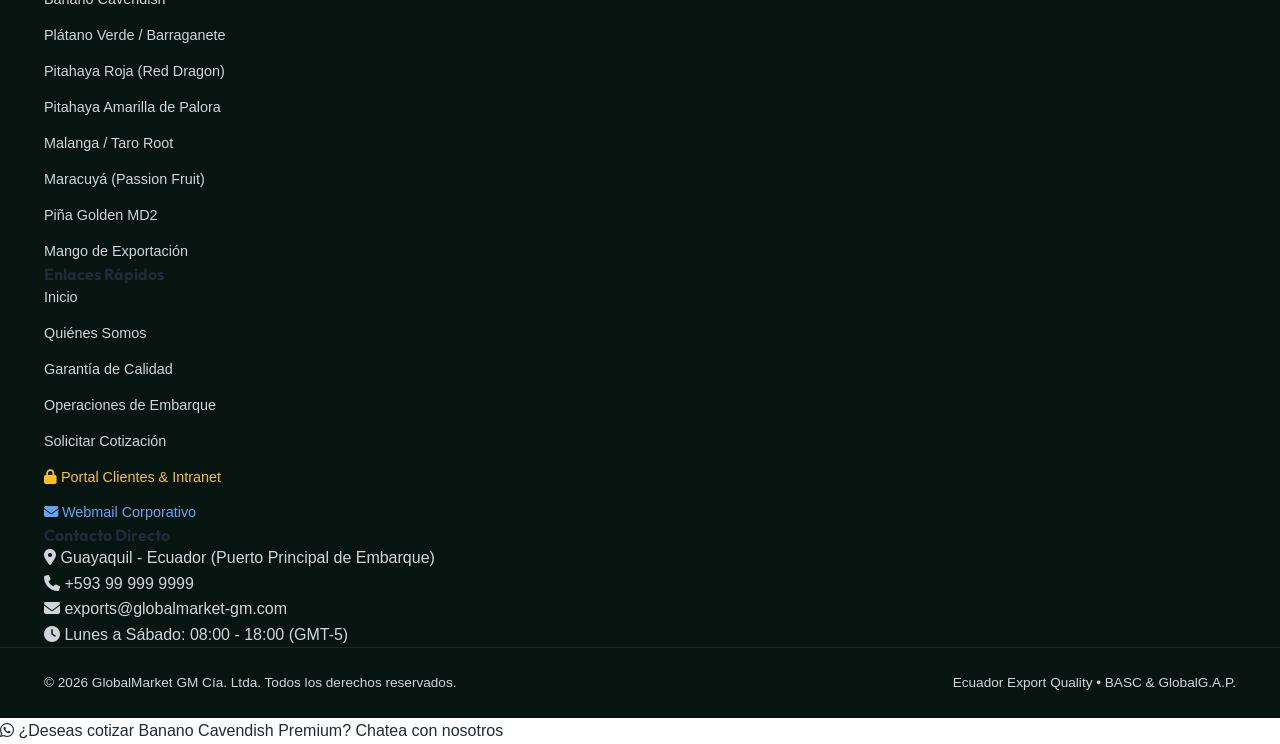
==== commit d63a939a: "fix: Restaurada estética de la cabecera, corregido dropdown de Productos y botones directos ES/EN co" ====
--- a/banano.html
+++ b/banano.html
@@ -26,13 +26,13 @@
         <a href="mailto:exports@globalmarket-gm.com"><i class="fa-solid fa-envelope"></i> exports@globalmarket-gm.com</a>
         <span class="top-bar-badge"><i class="fa-solid fa-shield-halved"></i> GlobalG.A.P. & BASC Certified</span>
       </div>
-      <div class="top-bar-lang">
-        <a href="drive/index.php" class="top-bar-portal-btn" title="Portal Drive Privado & Intranet" style="background: rgba(217, 119, 6, 0.22); border: 1px solid rgba(251, 191, 36, 0.45); color: #fbbf24; padding: 0.2rem 0.65rem; border-radius: 99px; text-decoration: none; font-size: 0.8rem; font-weight: 700; display: inline-flex; align-items: center; gap: 0.35rem; margin-right: 0.4rem;"><i class="fa-solid fa-lock"></i> <span>Drive</span></a>
-        <a href="https://globalmarket-gm.com/webmail" target="_blank" class="top-bar-webmail-btn" title="Webmail de Correos Corporativos" style="background: rgba(59, 130, 246, 0.18); border: 1px solid rgba(96, 165, 250, 0.4); color: #93c5fd; padding: 0.2rem 0.65rem; border-radius: 99px; text-decoration: none; font-size: 0.8rem; font-weight: 600; display: inline-flex; align-items: center; gap: 0.35rem; margin-right: 0.5rem;"><i class="fa-solid fa-envelope"></i> <span>Webmail</span></a>
-        <span class="lang-divider">|</span>
-        <button type="button" class="lang-btn active" data-lang="es">🇪🇸 ES</button>
-        <span class="lang-divider">|</span>
-        <button type="button" class="lang-btn" data-lang="en">🇺🇸 EN</button>
+      <div class="top-bar-right">
+        <a href="drive/index.php" class="top-bar-portal-btn" title="Portal Drive Privado & Intranet"><i class="fa-solid fa-lock"></i> <span>Drive</span></a>
+        <a href="https://globalmarket-gm.com/webmail" target="_blank" class="top-bar-webmail-btn" title="Webmail de Correos Corporativos"><i class="fa-solid fa-envelope"></i> <span>Webmail</span></a>
+        <div class="lang-switch-group">
+          <button type="button" class="lang-btn active" data-lang="es">🇪🇸 ES</button>
+          <button type="button" class="lang-btn" data-lang="en">🇺🇸 EN</button>
+        </div>
       </div>
     </div>
   </div>
@@ -45,10 +45,10 @@
       </a>
 
       <nav class="nav-links" id="navLinks">
-        <a href="index.html#inicio" class="nav-link">Inicio</a>
-        <a href="index.html#nosotros" class="nav-link">Quiénes Somos</a>
+        <a href="index.html#inicio" class="nav-link" data-i18n="nav_home">Inicio</a>
+        <a href="index.html#nosotros" class="nav-link" data-i18n="nav_about">Quiénes Somos</a>
         <div class="nav-dropdown-wrapper">
-          <a href="index.html#productos" class="nav-link">Productos <i class="fa-solid fa-chevron-down" style="font-size: 0.7rem; margin-left: 0.25rem;"></i></a>
+          <a href="index.html#productos" class="nav-link" data-i18n="nav_products">Productos <i class="fa-solid fa-chevron-down" style="font-size: 0.7rem; margin-left: 0.25rem;"></i></a>
           <div class="nav-dropdown-menu">
             <a href="banano.html" class="dropdown-item">Banano Cavendish</a>
             <a href="platano.html" class="dropdown-item">Plátano Verde / Barraganete</a>
@@ -60,8 +60,8 @@
             <a href="mango.html" class="dropdown-item">Mango de Exportación</a>
           </div>
         </div>
-        <a href="index.html#certificaciones" class="nav-link">Certificaciones</a>
-        <a href="index.html#logistica" class="nav-link">Logística</a>
+        <a href="index.html#certificaciones" class="nav-link" data-i18n="nav_cert">Certificaciones</a>
+        <a href="index.html#logistica" class="nav-link" data-i18n="nav_logistics">Logística</a>
       </nav>
 
       <button class="nav-mobile-toggle" id="mobileToggle" aria-label="Abrir Menú">
@@ -71,7 +71,7 @@
   </header>
 
   <!-- PRODUCT HERO HEADER CON IMAGEN -->
-  <section class="product-hero product-hero-banano" style="background-image: linear-gradient(180deg, rgba(6, 21, 15, 0.72) 0%, rgba(6, 21, 15, 0.92) 100%), url('assets/images/banano/banano-tina-lavado-empacadora.jpg?v=1788300552'); background-size: cover; background-position: center;">
+  <section class="product-hero product-hero-banano" style="background-image: linear-gradient(180deg, rgba(6, 21, 15, 0.72) 0%, rgba(6, 21, 15, 0.92) 100%), url('assets/images/banano/banano-tina-lavado-empacadora.jpg?v=1788301085'); background-size: cover; background-position: center;">
     <div class="container">
       <div class="breadcrumbs">
         <a href="index.html">Inicio</a>
@@ -109,7 +109,7 @@
         <!-- LEFT: IMAGEN HD & NUTRICIÓN -->
         <div>
           <div class="detail-gallery-box">
-            <img src="assets/images/banano/banano-caja-maite-detalle.jpg?v=1788300552" alt="Banano Cavendish Premium" class="detail-main-img">
+            <img src="assets/images/banano/banano-caja-maite-detalle.jpg?v=1788301085" alt="Banano Cavendish Premium" class="detail-main-img">
             <div style="padding: 1.25rem; background: #FFFFFF; display: flex; justify-content: space-between; align-items: center;">
               <div>
                 <strong style="color: var(--primary-dark); font-size: 1.05rem;"><i class="fa-solid fa-location-dot text-primary"></i> Origen:</strong>
@@ -233,96 +233,96 @@
 
       <div class="gallery-grid" id="galleryGrid">
         <!-- FOTO 1 -->
-        <div class="gallery-card" data-src="assets/images/banano/banano-caja-maite-detalle.jpg?v=1788300552">
-          <img src="assets/images/banano/banano-caja-maite-detalle-sq.jpg?v=1788300552" alt="Banano Cavendish Premium" class="gallery-thumb" loading="lazy">
+        <div class="gallery-card" data-src="assets/images/banano/banano-caja-maite-detalle.jpg?v=1788301085">
+          <img src="assets/images/banano/banano-caja-maite-detalle-sq.jpg?v=1788301085" alt="Banano Cavendish Premium" class="gallery-thumb" loading="lazy">
           <div class="gallery-overlay">
             <div class="gallery-overlay-icon"><i class="fa-solid fa-magnifying-glass-plus"></i></div>
           </div>
         </div>
 
         <!-- FOTO 2 -->
-        <div class="gallery-card" data-src="assets/images/banano/banano-caja-exportacion-verde.jpg?v=1788300552">
-          <img src="assets/images/banano/banano-caja-exportacion-verde-sq.jpg?v=1788300552" alt="Banano Cavendish Premium" class="gallery-thumb" loading="lazy">
+        <div class="gallery-card" data-src="assets/images/banano/banano-caja-exportacion-verde.jpg?v=1788301085">
+          <img src="assets/images/banano/banano-caja-exportacion-verde-sq.jpg?v=1788301085" alt="Banano Cavendish Premium" class="gallery-thumb" loading="lazy">
           <div class="gallery-overlay">
             <div class="gallery-overlay-icon"><i class="fa-solid fa-magnifying-glass-plus"></i></div>
           </div>
         </div>
 
         <!-- FOTO 3 -->
-        <div class="gallery-card" data-src="assets/images/banano/banano-caja-maite-empaque.jpg?v=1788300552">
-          <img src="assets/images/banano/banano-caja-maite-empaque-sq.jpg?v=1788300552" alt="Banano Cavendish Premium" class="gallery-thumb" loading="lazy">
+        <div class="gallery-card" data-src="assets/images/banano/banano-caja-maite-empaque.jpg?v=1788301085">
+          <img src="assets/images/banano/banano-caja-maite-empaque-sq.jpg?v=1788301085" alt="Banano Cavendish Premium" class="gallery-thumb" loading="lazy">
           <div class="gallery-overlay">
             <div class="gallery-overlay-icon"><i class="fa-solid fa-magnifying-glass-plus"></i></div>
           </div>
         </div>
 
         <!-- FOTO 4 -->
-        <div class="gallery-card" data-src="assets/images/banano/banano-pallet-exportacion.jpg?v=1788300552">
-          <img src="assets/images/banano/banano-pallet-exportacion-sq.jpg?v=1788300552" alt="Banano Cavendish Premium" class="gallery-thumb" loading="lazy">
+        <div class="gallery-card" data-src="assets/images/banano/banano-pallet-exportacion.jpg?v=1788301085">
+          <img src="assets/images/banano/banano-pallet-exportacion-sq.jpg?v=1788301085" alt="Banano Cavendish Premium" class="gallery-thumb" loading="lazy">
           <div class="gallery-overlay">
             <div class="gallery-overlay-icon"><i class="fa-solid fa-magnifying-glass-plus"></i></div>
           </div>
         </div>
 
         <!-- FOTO 5 -->
-        <div class="gallery-card" data-src="assets/images/banano/banano-cajas-gaveta-clusters.jpg?v=1788300552">
-          <img src="assets/images/banano/banano-cajas-gaveta-clusters-sq.jpg?v=1788300552" alt="Banano Cavendish Premium" class="gallery-thumb" loading="lazy">
+        <div class="gallery-card" data-src="assets/images/banano/banano-cajas-gaveta-clusters.jpg?v=1788301085">
+          <img src="assets/images/banano/banano-cajas-gaveta-clusters-sq.jpg?v=1788301085" alt="Banano Cavendish Premium" class="gallery-thumb" loading="lazy">
           <div class="gallery-overlay">
             <div class="gallery-overlay-icon"><i class="fa-solid fa-magnifying-glass-plus"></i></div>
           </div>
         </div>
 
         <!-- FOTO 6 -->
-        <div class="gallery-card" data-src="assets/images/banano/banano-bandeja-manos-etiquetas.jpg?v=1788300552">
-          <img src="assets/images/banano/banano-bandeja-manos-etiquetas-sq.jpg?v=1788300552" alt="Banano Cavendish Premium" class="gallery-thumb" loading="lazy">
+        <div class="gallery-card" data-src="assets/images/banano/banano-bandeja-manos-etiquetas.jpg?v=1788301085">
+          <img src="assets/images/banano/banano-bandeja-manos-etiquetas-sq.jpg?v=1788301085" alt="Banano Cavendish Premium" class="gallery-thumb" loading="lazy">
           <div class="gallery-overlay">
             <div class="gallery-overlay-icon"><i class="fa-solid fa-magnifying-glass-plus"></i></div>
           </div>
         </div>
 
         <!-- FOTO 7 -->
-        <div class="gallery-card" data-src="assets/images/banano/banano-caja-3d-que-monada.jpg?v=1788300552">
-          <img src="assets/images/banano/banano-caja-3d-que-monada-sq.jpg?v=1788300552" alt="Banano Cavendish Premium" class="gallery-thumb" loading="lazy">
+        <div class="gallery-card" data-src="assets/images/banano/banano-caja-3d-que-monada.jpg?v=1788301085">
+          <img src="assets/images/banano/banano-caja-3d-que-monada-sq.jpg?v=1788301085" alt="Banano Cavendish Premium" class="gallery-thumb" loading="lazy">
           <div class="gallery-overlay">
             <div class="gallery-overlay-icon"><i class="fa-solid fa-magnifying-glass-plus"></i></div>
           </div>
         </div>
 
         <!-- FOTO 8 -->
-        <div class="gallery-card" data-src="assets/images/banano/banano-caja-diseno-que-monada.jpg?v=1788300552">
-          <img src="assets/images/banano/banano-caja-diseno-que-monada-sq.jpg?v=1788300552" alt="Banano Cavendish Premium" class="gallery-thumb" loading="lazy">
+        <div class="gallery-card" data-src="assets/images/banano/banano-caja-diseno-que-monada.jpg?v=1788301085">
+          <img src="assets/images/banano/banano-caja-diseno-que-monada-sq.jpg?v=1788301085" alt="Banano Cavendish Premium" class="gallery-thumb" loading="lazy">
           <div class="gallery-overlay">
             <div class="gallery-overlay-icon"><i class="fa-solid fa-magnifying-glass-plus"></i></div>
           </div>
         </div>
 
         <!-- FOTO 9 -->
-        <div class="gallery-card" data-src="assets/images/banano/banano-desmane-cablevia-cosecha.jpg?v=1788300552">
-          <img src="assets/images/banano/banano-desmane-cablevia-cosecha-sq.jpg?v=1788300552" alt="Banano Cavendish Premium" class="gallery-thumb" loading="lazy">
+        <div class="gallery-card" data-src="assets/images/banano/banano-desmane-cablevia-cosecha.jpg?v=1788301085">
+          <img src="assets/images/banano/banano-desmane-cablevia-cosecha-sq.jpg?v=1788301085" alt="Banano Cavendish Premium" class="gallery-thumb" loading="lazy">
           <div class="gallery-overlay">
             <div class="gallery-overlay-icon"><i class="fa-solid fa-magnifying-glass-plus"></i></div>
           </div>
         </div>
 
         <!-- FOTO 10 -->
-        <div class="gallery-card" data-src="assets/images/banano/banano-tina-lavado-empacadora.jpg?v=1788300552">
-          <img src="assets/images/banano/banano-tina-lavado-empacadora-sq.jpg?v=1788300552" alt="Banano Cavendish Premium" class="gallery-thumb" loading="lazy">
+        <div class="gallery-card" data-src="assets/images/banano/banano-tina-lavado-empacadora.jpg?v=1788301085">
+          <img src="assets/images/banano/banano-tina-lavado-empacadora-sq.jpg?v=1788301085" alt="Banano Cavendish Premium" class="gallery-thumb" loading="lazy">
           <div class="gallery-overlay">
             <div class="gallery-overlay-icon"><i class="fa-solid fa-magnifying-glass-plus"></i></div>
           </div>
         </div>
 
         <!-- FOTO 11 -->
-        <div class="gallery-card" data-src="assets/images/banano/banano-cluster-verde-macro.jpg?v=1788300552">
-          <img src="assets/images/banano/banano-cluster-verde-macro-sq.jpg?v=1788300552" alt="Banano Cavendish Premium" class="gallery-thumb" loading="lazy">
+        <div class="gallery-card" data-src="assets/images/banano/banano-cluster-verde-macro.jpg?v=1788301085">
+          <img src="assets/images/banano/banano-cluster-verde-macro-sq.jpg?v=1788301085" alt="Banano Cavendish Premium" class="gallery-thumb" loading="lazy">
           <div class="gallery-overlay">
             <div class="gallery-overlay-icon"><i class="fa-solid fa-magnifying-glass-plus"></i></div>
           </div>
         </div>
 
         <!-- FOTO 12 -->
-        <div class="gallery-card" data-src="assets/images/banano/banano-cavendish-amarillo-maduro.jpg?v=1788300552">
-          <img src="assets/images/banano/banano-cavendish-amarillo-maduro-sq.jpg?v=1788300552" alt="Banano Cavendish Premium" class="gallery-thumb" loading="lazy">
+        <div class="gallery-card" data-src="assets/images/banano/banano-cavendish-amarillo-maduro.jpg?v=1788301085">
+          <img src="assets/images/banano/banano-cavendish-amarillo-maduro-sq.jpg?v=1788301085" alt="Banano Cavendish Premium" class="gallery-thumb" loading="lazy">
           <div class="gallery-overlay">
             <div class="gallery-overlay-icon"><i class="fa-solid fa-magnifying-glass-plus"></i></div>
           </div>
--- a/styles.css
+++ b/styles.css
@@ -172,23 +172,23 @@
 .top-bar {
   background-color: var(--bg-dark);
   color: var(--text-white-muted);
-  font-size: 0.85rem;
-  padding: 0.5rem 0;
-  border-bottom: 1px solid rgba(255,255,255,0.08);
+  font-size: 0.82rem;
+  padding: 0.45rem 0;
+  border-bottom: 1px solid rgba(255, 255, 255, 0.08);
 }
 
 .top-bar-inner {
   display: flex;
   justify-content: space-between;
   align-items: center;
-  flex-wrap: wrap;
   gap: 1rem;
 }
 
 .top-bar-left {
   display: flex;
-  gap: 1.5rem;
-  align-items: center;
+  gap: 1.25rem;
+  align-items: center;
+  white-space: nowrap;
 }
 
 .top-bar-left i {
@@ -199,73 +199,83 @@
 .top-bar-right {
   display: flex;
   align-items: center;
-  gap: 1.5rem;
-}
-
-.top-link {
+  gap: 0.75rem;
+  white-space: nowrap;
+}
+
+.top-bar-portal-btn {
+  display: inline-flex;
+  align-items: center;
+  gap: 0.35rem;
+  background: rgba(217, 119, 6, 0.22);
+  border: 1px solid rgba(251, 191, 36, 0.45);
+  color: #fbbf24 !important;
+  font-size: 0.78rem;
+  font-weight: 700;
+  padding: 0.22rem 0.65rem;
+  border-radius: 99px;
+  text-decoration: none;
+  transition: all 0.2s ease;
+}
+
+.top-bar-portal-btn:hover {
+  background: rgba(217, 119, 6, 0.4);
+  border-color: #fbbf24;
+  transform: translateY(-1px);
+}
+
+.top-bar-webmail-btn {
+  display: inline-flex;
+  align-items: center;
+  gap: 0.35rem;
+  background: rgba(59, 130, 246, 0.18);
+  border: 1px solid rgba(96, 165, 250, 0.4);
+  color: #93c5fd !important;
+  font-size: 0.78rem;
+  font-weight: 600;
+  padding: 0.22rem 0.65rem;
+  border-radius: 99px;
+  text-decoration: none;
+  transition: all 0.2s ease;
+}
+
+.top-bar-webmail-btn:hover {
+  background: rgba(59, 130, 246, 0.35);
+  border-color: #93c5fd;
+  transform: translateY(-1px);
+}
+
+/* Language Switcher Buttons */
+.lang-switch-group {
+  display: inline-flex;
+  align-items: center;
+  background: rgba(255, 255, 255, 0.08);
+  padding: 2px;
+  border-radius: 99px;
+  border: 1px solid rgba(255, 255, 255, 0.15);
+}
+
+.lang-btn {
+  background: transparent;
+  border: none;
   color: var(--text-white-muted);
-  display: flex;
-  align-items: center;
-  gap: 0.4rem;
-}
-
-.top-link:hover {
-  color: var(--accent-gold);
-}
-
-/* Language Switcher */
-.lang-switch-btn {
-  position: relative;
+  font-size: 0.76rem;
+  font-weight: 600;
+  padding: 0.2rem 0.55rem;
+  border-radius: 99px;
   cursor: pointer;
-  background: rgba(255,255,255,0.1);
-  padding: 0.25rem 0.75rem;
-  border-radius: var(--radius-full);
-  font-weight: 600;
-  display: flex;
-  align-items: center;
-  gap: 0.4rem;
+  transition: all 0.2s ease;
   user-select: none;
 }
 
-.lang-switch-btn:hover {
-  background: rgba(255,255,255,0.2);
-}
-
-.lang-dropdown {
-  position: absolute;
-  top: calc(100% + 5px);
-  right: 0;
-  background: #FFFFFF;
-  color: var(--text-main);
-  border-radius: var(--radius-sm);
-  box-shadow: var(--shadow-lg);
-  padding: 0.4rem;
-  display: none;
-  flex-direction: column;
-  min-width: 120px;
-  z-index: 100;
-  border: 1px solid var(--border-light);
-}
-
-.lang-dropdown.show {
-  display: flex;
-}
-
-.lang-option {
-  background: none;
-  border: none;
-  text-align: left;
-  padding: 0.5rem 0.75rem;
-  font-size: 0.85rem;
-  font-weight: 600;
-  cursor: pointer;
-  border-radius: 4px;
-  transition: var(--transition);
-}
-
-.lang-option:hover, .lang-option.active {
-  background-color: var(--primary-soft);
-  color: var(--primary);
+.lang-btn:hover {
+  color: #FFFFFF;
+}
+
+.lang-btn.active {
+  background: var(--primary);
+  color: #FFFFFF;
+  box-shadow: 0 2px 6px rgba(0, 0, 0, 0.2);
 }
 
 /* ==========================================================================
@@ -275,7 +285,7 @@
   position: sticky;
   top: 0;
   z-index: 999;
-  background: rgba(255, 255, 255, 0.95);
+  background: rgba(255, 255, 255, 0.98);
   backdrop-filter: blur(12px);
   -webkit-backdrop-filter: blur(12px);
   border-bottom: 1px solid rgba(0,0,0,0.06);
@@ -319,10 +329,10 @@
   border: 1px solid rgba(255, 255, 255, 0.15);
 }
 
-.nav-menu {
-  display: flex;
-  align-items: center;
-  gap: 2rem;
+.nav-menu, .nav-links {
+  display: flex;
+  align-items: center;
+  gap: 1.75rem;
 }
 
 .nav-link {
@@ -330,7 +340,12 @@
   font-size: 0.95rem;
   color: var(--text-main);
   position: relative;
-  padding: 0.35rem 0;
+  padding: 0.5rem 0;
+  text-decoration: none;
+  display: inline-flex;
+  align-items: center;
+  gap: 0.3rem;
+  transition: var(--transition);
 }
 
 .nav-link::after {
@@ -351,6 +366,64 @@
 
 .nav-link:hover::after, .nav-link.active::after {
   width: 100%;
+}
+
+/* Dropdown Submenu */
+.nav-dropdown-wrapper {
+  position: relative;
+  display: inline-flex;
+  align-items: center;
+  height: 100%;
+}
+
+.nav-dropdown-menu {
+  position: absolute;
+  top: calc(100% - 5px);
+  left: 0;
+  min-width: 260px;
+  background: #FFFFFF;
+  border-radius: 12px;
+  box-shadow: 0 16px 36px rgba(0, 0, 0, 0.12), 0 4px 12px rgba(0, 0, 0, 0.06);
+  border: 1px solid rgba(0, 0, 0, 0.08);
+  padding: 0.6rem 0;
+  display: none;
+  flex-direction: column;
+  z-index: 1000;
+  animation: dropdownFadeIn 0.2s ease forwards;
+}
+
+.nav-dropdown-wrapper:hover .nav-dropdown-menu {
+  display: flex;
+}
+
+@keyframes dropdownFadeIn {
+  from {
+    opacity: 0;
+    transform: translateY(8px);
+  }
+  to {
+    opacity: 1;
+    transform: translateY(0);
+  }
+}
+
+.dropdown-item {
+  padding: 0.65rem 1.25rem;
+  font-size: 0.88rem;
+  font-weight: 600;
+  color: #334155;
+  text-decoration: none;
+  display: flex;
+  align-items: center;
+  gap: 0.5rem;
+  transition: all 0.2s ease;
+  white-space: nowrap;
+}
+
+.dropdown-item:hover {
+  background: #f0fdf4;
+  color: var(--primary);
+  padding-left: 1.5rem;
 }
 
 .header-actions {
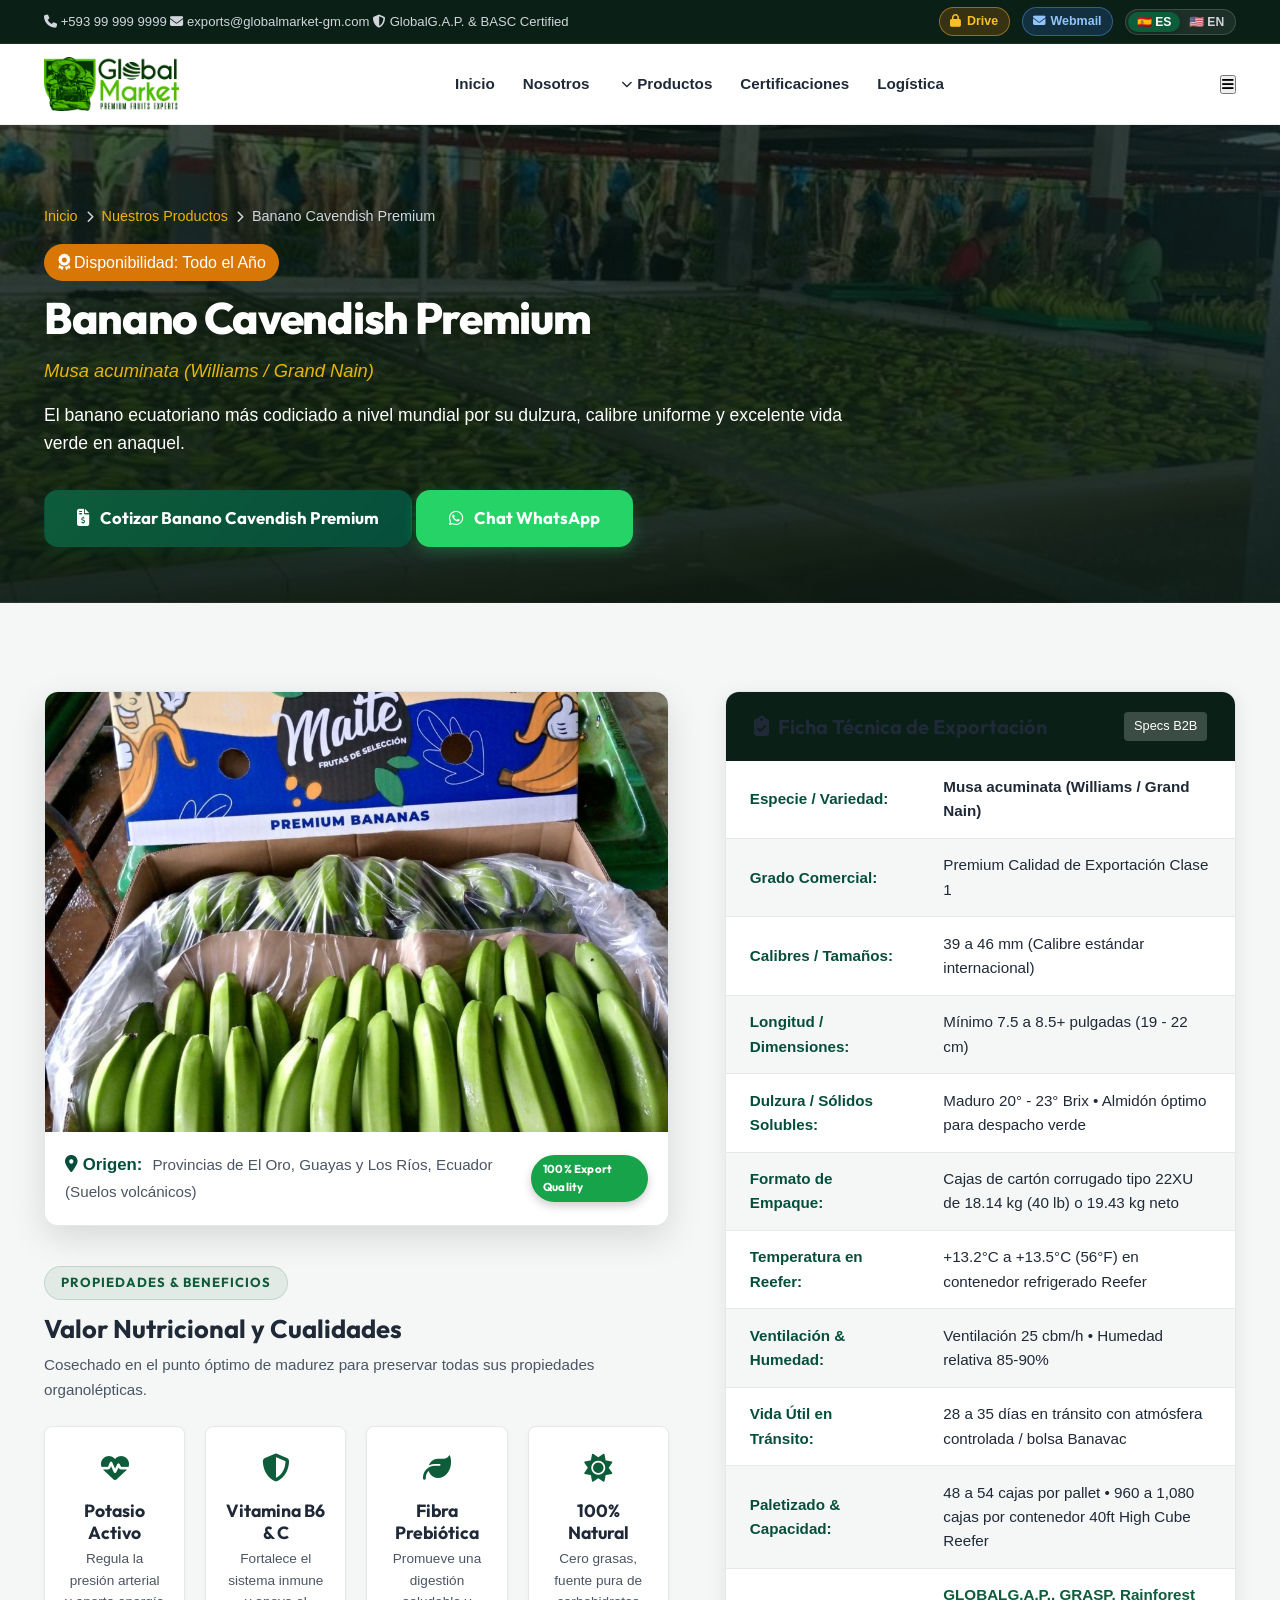
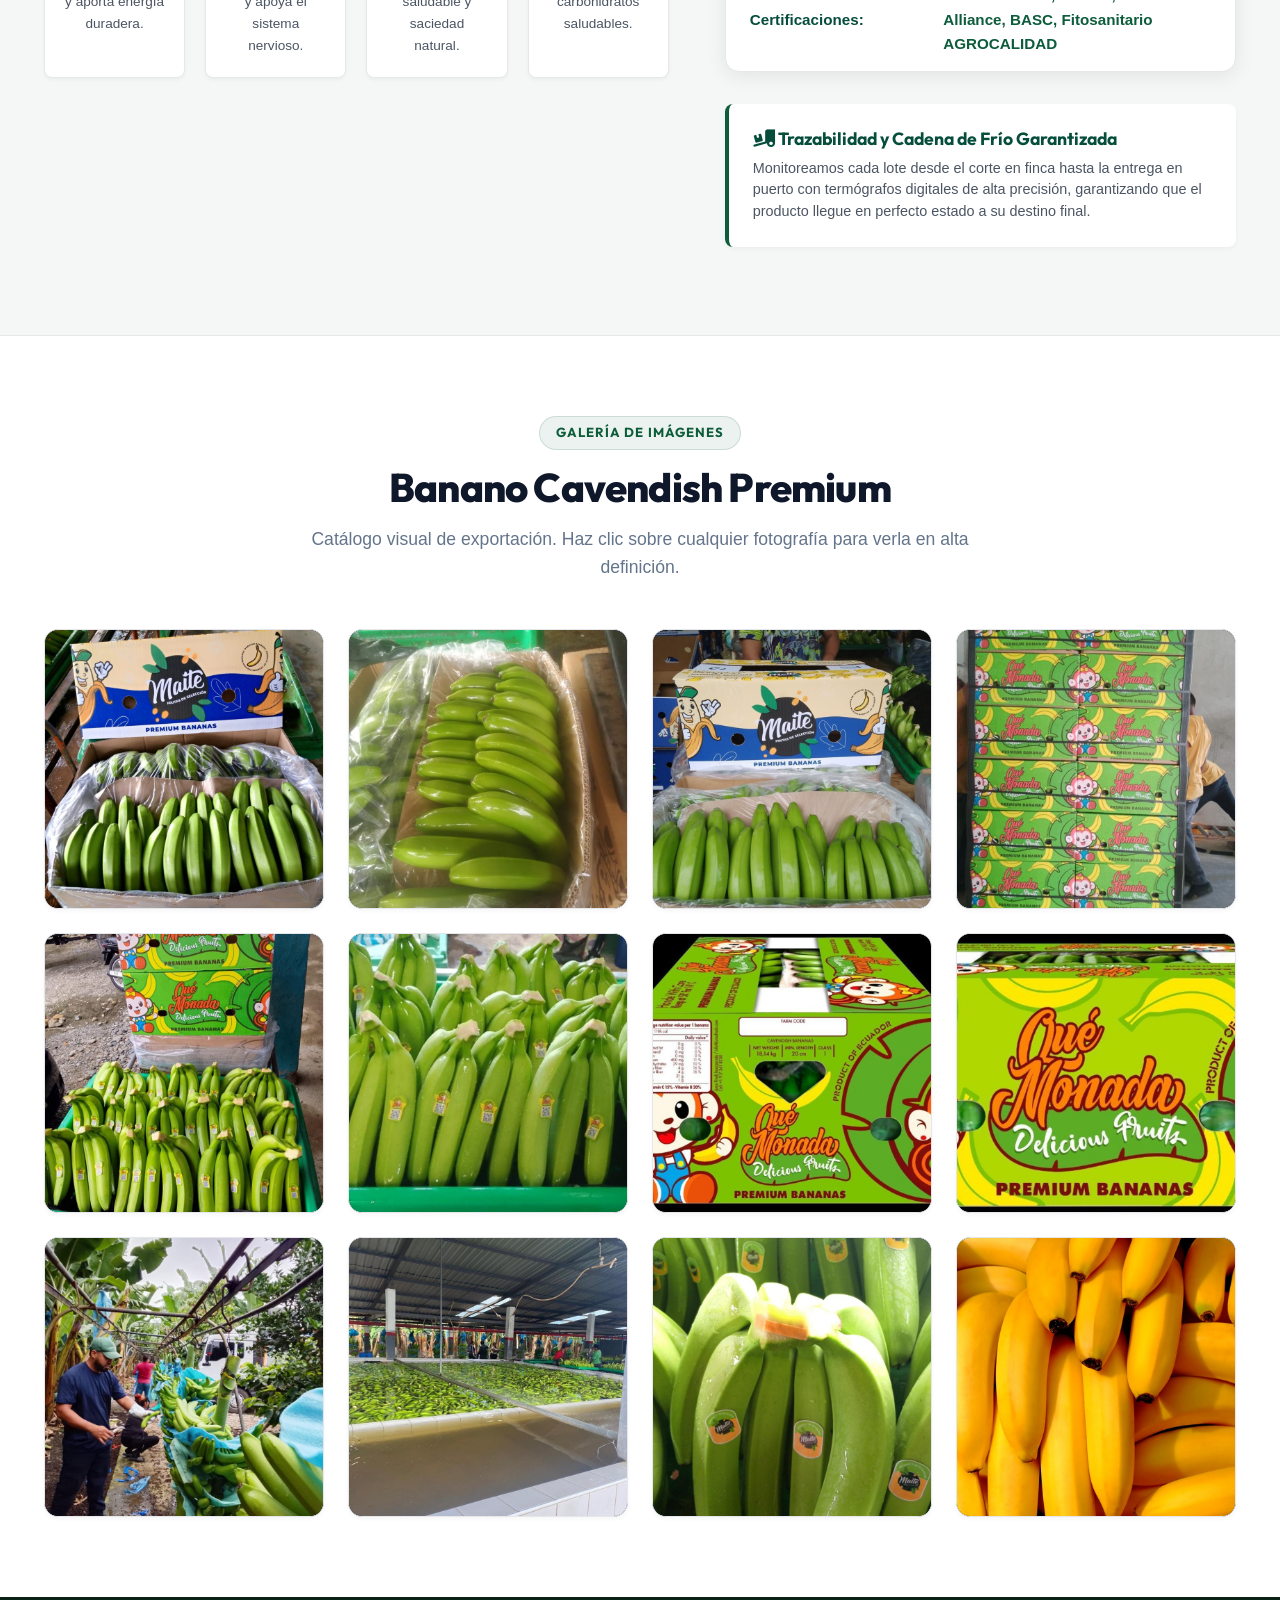
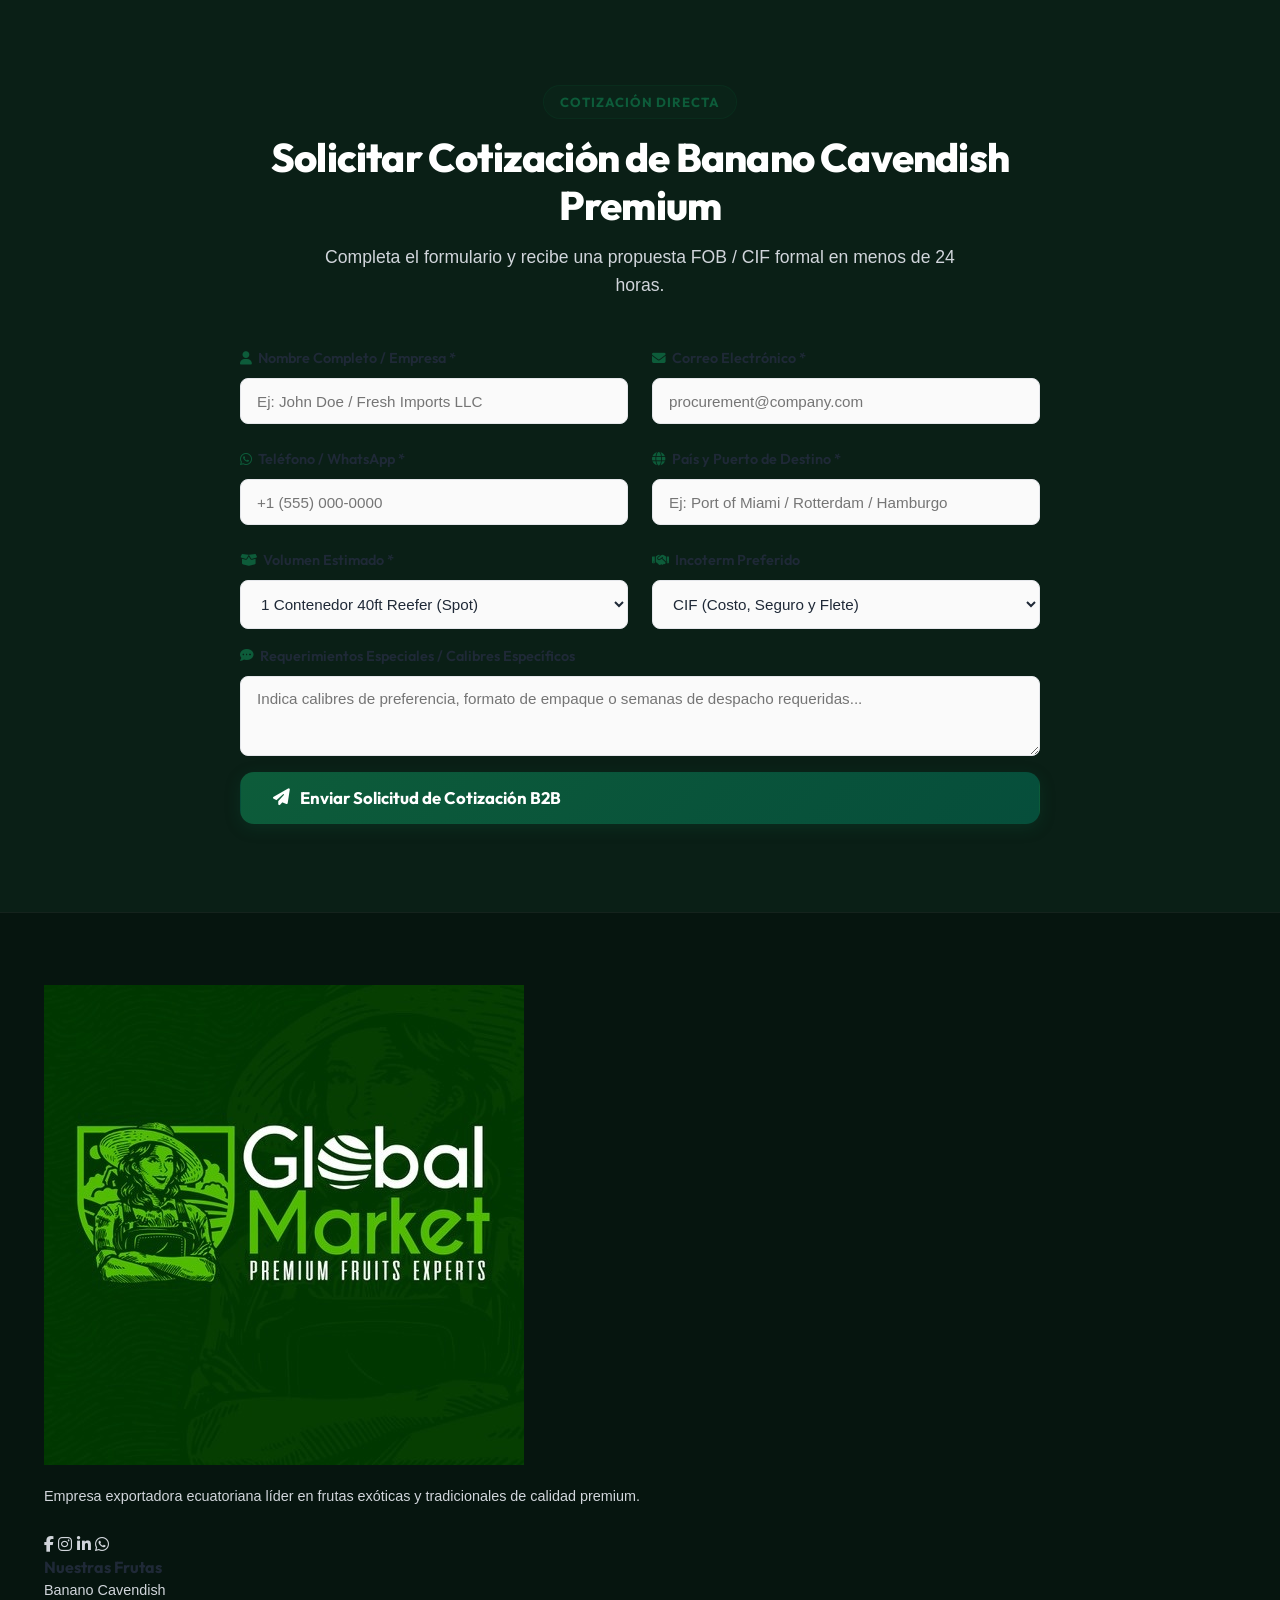
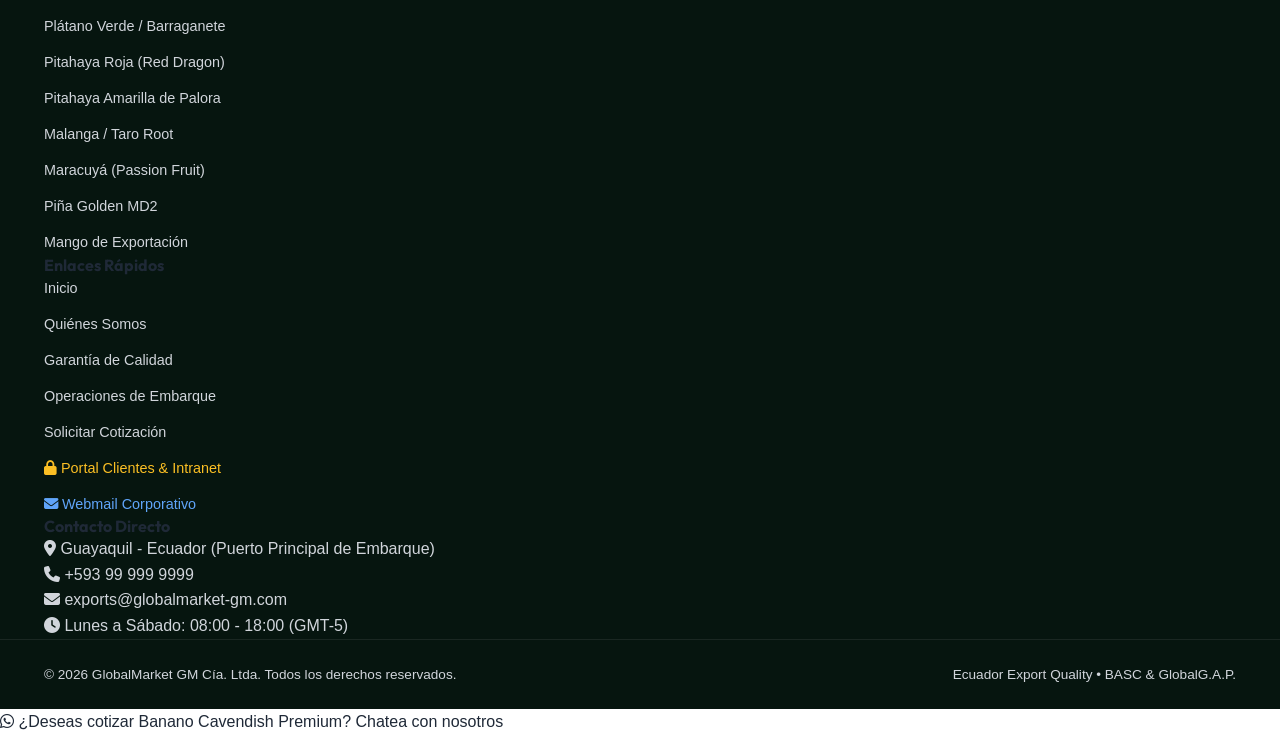
==== commit a0c7a093: "fix: Eliminada franja Temporada de Oro, rediseñadas las tarjetas del catálogo con tipografía y aline" ====
--- a/banano.html
+++ b/banano.html
@@ -71,7 +71,7 @@
   </header>
 
   <!-- PRODUCT HERO HEADER CON IMAGEN -->
-  <section class="product-hero product-hero-banano" style="background-image: linear-gradient(180deg, rgba(6, 21, 15, 0.72) 0%, rgba(6, 21, 15, 0.92) 100%), url('assets/images/banano/banano-tina-lavado-empacadora.jpg?v=1788301085'); background-size: cover; background-position: center;">
+  <section class="product-hero product-hero-banano" style="background-image: linear-gradient(180deg, rgba(6, 21, 15, 0.72) 0%, rgba(6, 21, 15, 0.92) 100%), url('assets/images/banano/banano-tina-lavado-empacadora.jpg?v=1788301709'); background-size: cover; background-position: center;">
     <div class="container">
       <div class="breadcrumbs">
         <a href="index.html">Inicio</a>
@@ -109,7 +109,7 @@
         <!-- LEFT: IMAGEN HD & NUTRICIÓN -->
         <div>
           <div class="detail-gallery-box">
-            <img src="assets/images/banano/banano-caja-maite-detalle.jpg?v=1788301085" alt="Banano Cavendish Premium" class="detail-main-img">
+            <img src="assets/images/banano/banano-caja-maite-detalle.jpg?v=1788301709" alt="Banano Cavendish Premium" class="detail-main-img">
             <div style="padding: 1.25rem; background: #FFFFFF; display: flex; justify-content: space-between; align-items: center;">
               <div>
                 <strong style="color: var(--primary-dark); font-size: 1.05rem;"><i class="fa-solid fa-location-dot text-primary"></i> Origen:</strong>
@@ -233,96 +233,96 @@
 
       <div class="gallery-grid" id="galleryGrid">
         <!-- FOTO 1 -->
-        <div class="gallery-card" data-src="assets/images/banano/banano-caja-maite-detalle.jpg?v=1788301085">
-          <img src="assets/images/banano/banano-caja-maite-detalle-sq.jpg?v=1788301085" alt="Banano Cavendish Premium" class="gallery-thumb" loading="lazy">
+        <div class="gallery-card" data-src="assets/images/banano/banano-caja-maite-detalle.jpg?v=1788301709">
+          <img src="assets/images/banano/banano-caja-maite-detalle-sq.jpg?v=1788301709" alt="Banano Cavendish Premium" class="gallery-thumb" loading="lazy">
           <div class="gallery-overlay">
             <div class="gallery-overlay-icon"><i class="fa-solid fa-magnifying-glass-plus"></i></div>
           </div>
         </div>
 
         <!-- FOTO 2 -->
-        <div class="gallery-card" data-src="assets/images/banano/banano-caja-exportacion-verde.jpg?v=1788301085">
-          <img src="assets/images/banano/banano-caja-exportacion-verde-sq.jpg?v=1788301085" alt="Banano Cavendish Premium" class="gallery-thumb" loading="lazy">
+        <div class="gallery-card" data-src="assets/images/banano/banano-caja-exportacion-verde.jpg?v=1788301709">
+          <img src="assets/images/banano/banano-caja-exportacion-verde-sq.jpg?v=1788301709" alt="Banano Cavendish Premium" class="gallery-thumb" loading="lazy">
           <div class="gallery-overlay">
             <div class="gallery-overlay-icon"><i class="fa-solid fa-magnifying-glass-plus"></i></div>
           </div>
         </div>
 
         <!-- FOTO 3 -->
-        <div class="gallery-card" data-src="assets/images/banano/banano-caja-maite-empaque.jpg?v=1788301085">
-          <img src="assets/images/banano/banano-caja-maite-empaque-sq.jpg?v=1788301085" alt="Banano Cavendish Premium" class="gallery-thumb" loading="lazy">
+        <div class="gallery-card" data-src="assets/images/banano/banano-caja-maite-empaque.jpg?v=1788301709">
+          <img src="assets/images/banano/banano-caja-maite-empaque-sq.jpg?v=1788301709" alt="Banano Cavendish Premium" class="gallery-thumb" loading="lazy">
           <div class="gallery-overlay">
             <div class="gallery-overlay-icon"><i class="fa-solid fa-magnifying-glass-plus"></i></div>
           </div>
         </div>
 
         <!-- FOTO 4 -->
-        <div class="gallery-card" data-src="assets/images/banano/banano-pallet-exportacion.jpg?v=1788301085">
-          <img src="assets/images/banano/banano-pallet-exportacion-sq.jpg?v=1788301085" alt="Banano Cavendish Premium" class="gallery-thumb" loading="lazy">
+        <div class="gallery-card" data-src="assets/images/banano/banano-pallet-exportacion.jpg?v=1788301709">
+          <img src="assets/images/banano/banano-pallet-exportacion-sq.jpg?v=1788301709" alt="Banano Cavendish Premium" class="gallery-thumb" loading="lazy">
           <div class="gallery-overlay">
             <div class="gallery-overlay-icon"><i class="fa-solid fa-magnifying-glass-plus"></i></div>
           </div>
         </div>
 
         <!-- FOTO 5 -->
-        <div class="gallery-card" data-src="assets/images/banano/banano-cajas-gaveta-clusters.jpg?v=1788301085">
-          <img src="assets/images/banano/banano-cajas-gaveta-clusters-sq.jpg?v=1788301085" alt="Banano Cavendish Premium" class="gallery-thumb" loading="lazy">
+        <div class="gallery-card" data-src="assets/images/banano/banano-cajas-gaveta-clusters.jpg?v=1788301709">
+          <img src="assets/images/banano/banano-cajas-gaveta-clusters-sq.jpg?v=1788301709" alt="Banano Cavendish Premium" class="gallery-thumb" loading="lazy">
           <div class="gallery-overlay">
             <div class="gallery-overlay-icon"><i class="fa-solid fa-magnifying-glass-plus"></i></div>
           </div>
         </div>
 
         <!-- FOTO 6 -->
-        <div class="gallery-card" data-src="assets/images/banano/banano-bandeja-manos-etiquetas.jpg?v=1788301085">
-          <img src="assets/images/banano/banano-bandeja-manos-etiquetas-sq.jpg?v=1788301085" alt="Banano Cavendish Premium" class="gallery-thumb" loading="lazy">
+        <div class="gallery-card" data-src="assets/images/banano/banano-bandeja-manos-etiquetas.jpg?v=1788301709">
+          <img src="assets/images/banano/banano-bandeja-manos-etiquetas-sq.jpg?v=1788301709" alt="Banano Cavendish Premium" class="gallery-thumb" loading="lazy">
           <div class="gallery-overlay">
             <div class="gallery-overlay-icon"><i class="fa-solid fa-magnifying-glass-plus"></i></div>
           </div>
         </div>
 
         <!-- FOTO 7 -->
-        <div class="gallery-card" data-src="assets/images/banano/banano-caja-3d-que-monada.jpg?v=1788301085">
-          <img src="assets/images/banano/banano-caja-3d-que-monada-sq.jpg?v=1788301085" alt="Banano Cavendish Premium" class="gallery-thumb" loading="lazy">
+        <div class="gallery-card" data-src="assets/images/banano/banano-caja-3d-que-monada.jpg?v=1788301709">
+          <img src="assets/images/banano/banano-caja-3d-que-monada-sq.jpg?v=1788301709" alt="Banano Cavendish Premium" class="gallery-thumb" loading="lazy">
           <div class="gallery-overlay">
             <div class="gallery-overlay-icon"><i class="fa-solid fa-magnifying-glass-plus"></i></div>
           </div>
         </div>
 
         <!-- FOTO 8 -->
-        <div class="gallery-card" data-src="assets/images/banano/banano-caja-diseno-que-monada.jpg?v=1788301085">
-          <img src="assets/images/banano/banano-caja-diseno-que-monada-sq.jpg?v=1788301085" alt="Banano Cavendish Premium" class="gallery-thumb" loading="lazy">
+        <div class="gallery-card" data-src="assets/images/banano/banano-caja-diseno-que-monada.jpg?v=1788301709">
+          <img src="assets/images/banano/banano-caja-diseno-que-monada-sq.jpg?v=1788301709" alt="Banano Cavendish Premium" class="gallery-thumb" loading="lazy">
           <div class="gallery-overlay">
             <div class="gallery-overlay-icon"><i class="fa-solid fa-magnifying-glass-plus"></i></div>
           </div>
         </div>
 
         <!-- FOTO 9 -->
-        <div class="gallery-card" data-src="assets/images/banano/banano-desmane-cablevia-cosecha.jpg?v=1788301085">
-          <img src="assets/images/banano/banano-desmane-cablevia-cosecha-sq.jpg?v=1788301085" alt="Banano Cavendish Premium" class="gallery-thumb" loading="lazy">
+        <div class="gallery-card" data-src="assets/images/banano/banano-desmane-cablevia-cosecha.jpg?v=1788301709">
+          <img src="assets/images/banano/banano-desmane-cablevia-cosecha-sq.jpg?v=1788301709" alt="Banano Cavendish Premium" class="gallery-thumb" loading="lazy">
           <div class="gallery-overlay">
             <div class="gallery-overlay-icon"><i class="fa-solid fa-magnifying-glass-plus"></i></div>
           </div>
         </div>
 
         <!-- FOTO 10 -->
-        <div class="gallery-card" data-src="assets/images/banano/banano-tina-lavado-empacadora.jpg?v=1788301085">
-          <img src="assets/images/banano/banano-tina-lavado-empacadora-sq.jpg?v=1788301085" alt="Banano Cavendish Premium" class="gallery-thumb" loading="lazy">
+        <div class="gallery-card" data-src="assets/images/banano/banano-tina-lavado-empacadora.jpg?v=1788301709">
+          <img src="assets/images/banano/banano-tina-lavado-empacadora-sq.jpg?v=1788301709" alt="Banano Cavendish Premium" class="gallery-thumb" loading="lazy">
           <div class="gallery-overlay">
             <div class="gallery-overlay-icon"><i class="fa-solid fa-magnifying-glass-plus"></i></div>
           </div>
         </div>
 
         <!-- FOTO 11 -->
-        <div class="gallery-card" data-src="assets/images/banano/banano-cluster-verde-macro.jpg?v=1788301085">
-          <img src="assets/images/banano/banano-cluster-verde-macro-sq.jpg?v=1788301085" alt="Banano Cavendish Premium" class="gallery-thumb" loading="lazy">
+        <div class="gallery-card" data-src="assets/images/banano/banano-cluster-verde-macro.jpg?v=1788301709">
+          <img src="assets/images/banano/banano-cluster-verde-macro-sq.jpg?v=1788301709" alt="Banano Cavendish Premium" class="gallery-thumb" loading="lazy">
           <div class="gallery-overlay">
             <div class="gallery-overlay-icon"><i class="fa-solid fa-magnifying-glass-plus"></i></div>
           </div>
         </div>
 
         <!-- FOTO 12 -->
-        <div class="gallery-card" data-src="assets/images/banano/banano-cavendish-amarillo-maduro.jpg?v=1788301085">
-          <img src="assets/images/banano/banano-cavendish-amarillo-maduro-sq.jpg?v=1788301085" alt="Banano Cavendish Premium" class="gallery-thumb" loading="lazy">
+        <div class="gallery-card" data-src="assets/images/banano/banano-cavendish-amarillo-maduro.jpg?v=1788301709">
+          <img src="assets/images/banano/banano-cavendish-amarillo-maduro-sq.jpg?v=1788301709" alt="Banano Cavendish Premium" class="gallery-thumb" loading="lazy">
           <div class="gallery-overlay">
             <div class="gallery-overlay-icon"><i class="fa-solid fa-magnifying-glass-plus"></i></div>
           </div>
--- a/styles.css
+++ b/styles.css
@@ -126,37 +126,48 @@
 }
 
 /* Section Headers */
+.section-padding {
+  padding: 5.5rem 0;
+}
+
 .section-header {
   max-width: 760px;
-  margin: 0 auto 3.5rem auto;
+  margin: 0 auto 3rem auto;
+  text-align: center;
 }
 
 .section-tag {
   display: inline-block;
   font-family: 'Outfit', sans-serif;
   font-weight: 700;
-  font-size: 0.85rem;
+  font-size: 0.82rem;
   text-transform: uppercase;
-  letter-spacing: 0.1em;
+  letter-spacing: 0.08em;
   color: var(--primary);
   background-color: var(--primary-soft);
   padding: 0.35rem 1rem;
-  border-radius: var(--radius-full);
-  margin-bottom: 1rem;
+  border-radius: 99px;
+  margin-bottom: 0.85rem;
   border: 1px solid rgba(13, 92, 58, 0.15);
 }
 
 .section-title {
+  font-family: 'Outfit', sans-serif;
   font-size: 2.5rem;
   font-weight: 800;
+  color: #0f172a;
   letter-spacing: -0.02em;
-  margin-bottom: 1rem;
+  line-height: 1.2;
+  margin-bottom: 0.85rem;
 }
 
 .section-subtitle {
-  font-size: 1.15rem;
-  color: var(--text-muted);
+  font-size: 1.1rem;
+  color: #64748b;
   font-weight: 400;
+  line-height: 1.6;
+  max-width: 680px;
+  margin: 0 auto;
 }
 
 .section-desc {
@@ -807,43 +818,61 @@
 }
 
 /* ==========================================================================
-   PRODUCTS CATALOG
+   PRODUCTS CATALOG & CARDS (ELEGANT EXPORT DESIGN)
    ========================================================================== */
-.products-grid {
+.products-grid, .product-grid {
   display: grid;
   grid-template-columns: repeat(4, 1fr);
-  gap: 1.75rem;
+  gap: 2rem;
+  align-items: stretch;
+}
+
+@media (max-width: 1200px) {
+  .products-grid, .product-grid {
+    grid-template-columns: repeat(2, 1fr);
+  }
+}
+
+@media (max-width: 640px) {
+  .products-grid, .product-grid {
+    grid-template-columns: 1fr;
+  }
 }
 
 .product-card {
-  background: var(--bg-white);
-  border-radius: var(--radius-md);
+  background: #FFFFFF;
+  border-radius: 16px;
   overflow: hidden;
-  box-shadow: var(--shadow-md);
-  border: 1px solid rgba(0,0,0,0.06);
+  box-shadow: 0 4px 20px rgba(0, 0, 0, 0.05);
+  border: 1px solid #e2e8f0;
   display: flex;
   flex-direction: column;
-  transition: var(--transition);
+  height: 100%;
+  transition: all 0.35s cubic-bezier(0.16, 1, 0.3, 1);
+  position: relative;
 }
 
 .product-card:hover {
   transform: translateY(-8px);
-  box-shadow: var(--shadow-lg);
-  border-color: rgba(13, 92, 58, 0.2);
-}
-
-.product-img-box {
+  box-shadow: 0 20px 35px rgba(13, 92, 58, 0.12), 0 4px 10px rgba(0, 0, 0, 0.04);
+  border-color: rgba(13, 92, 58, 0.3);
+}
+
+.product-img-wrapper, .product-img-box {
   position: relative;
+  width: 100%;
   height: 230px;
   overflow: hidden;
-  background: #E5E7EB;
+  background: #f1f5f9;
 }
 
 .product-img {
   width: 100%;
   height: 100%;
   object-fit: cover;
-  transition: transform 0.6s cubic-bezier(0.4, 0, 0.2, 1);
+  object-position: center;
+  transition: transform 0.6s cubic-bezier(0.16, 1, 0.3, 1);
+  display: block;
 }
 
 .product-card:hover .product-img {
@@ -852,15 +881,20 @@
 
 .product-badge {
   position: absolute;
-  top: 1rem;
-  right: 1rem;
+  top: 0.85rem;
+  right: 0.85rem;
   font-family: 'Outfit', sans-serif;
   font-weight: 700;
-  font-size: 0.75rem;
+  font-size: 0.72rem;
   padding: 0.3rem 0.75rem;
-  border-radius: var(--radius-full);
-  color: #FFFFFF;
-  box-shadow: 0 2px 8px rgba(0,0,0,0.2);
+  border-radius: 99px;
+  color: #FFFFFF;
+  background: rgba(13, 92, 58, 0.92);
+  backdrop-filter: blur(8px);
+  -webkit-backdrop-filter: blur(8px);
+  box-shadow: 0 4px 10px rgba(0, 0, 0, 0.2);
+  z-index: 2;
+  letter-spacing: 0.02em;
 }
 
 .badge-green { background-color: var(--primary-light); }
@@ -868,74 +902,95 @@
 .badge-rose { background-color: var(--accent-rose); }
 .badge-gold { background-color: #D97706; }
 
-.product-body {
-  padding: 1.5rem;
+.product-content, .product-body {
+  padding: 1.35rem;
   display: flex;
   flex-direction: column;
   flex-grow: 1;
-}
-
-.product-origin {
+  justify-content: space-between;
+  gap: 1rem;
+}
+
+.product-info-top {
+  display: flex;
+  flex-direction: column;
+}
+
+.product-tag, .product-origin {
+  font-size: 0.78rem;
+  font-weight: 600;
+  color: #b45309;
+  font-style: italic;
+  margin-bottom: 0.35rem;
+  line-height: 1.3;
+}
+
+.product-title, .product-name {
+  font-family: 'Outfit', sans-serif;
+  font-size: 1.25rem;
+  font-weight: 700;
+  color: #0f172a;
+  line-height: 1.3;
+  margin-bottom: 0.5rem;
+}
+
+.product-desc, .product-summary {
+  font-size: 0.86rem;
+  color: #64748b;
+  line-height: 1.5;
+  margin-bottom: 0.85rem;
+  display: -webkit-box;
+  -webkit-line-clamp: 3;
+  -webkit-box-orient: vertical;
+  overflow: hidden;
+}
+
+.product-meta, .product-specs-mini {
+  background: #f8fafc;
+  border: 1px solid #e2e8f0;
+  border-radius: 8px;
+  padding: 0.65rem 0.75rem;
+  display: flex;
+  flex-direction: column;
+  gap: 0.35rem;
+}
+
+.product-meta span, .product-meta div, .spec-row {
+  font-size: 0.78rem;
+  color: #334155;
+  font-weight: 600;
+  display: flex;
+  align-items: center;
+  gap: 0.45rem;
+  line-height: 1.35;
+}
+
+.product-meta span i, .product-meta div i {
+  color: var(--primary);
+  font-size: 0.85rem;
+  width: 14px;
+  text-align: center;
+  flex-shrink: 0;
+}
+
+.product-card-actions, .product-actions {
+  display: grid;
+  grid-template-columns: 1fr 1fr;
+  gap: 0.5rem;
+  margin-top: auto;
+}
+
+.product-card-actions .btn, .product-actions .btn {
   font-size: 0.8rem;
-  font-weight: 600;
-  color: var(--primary);
-  margin-bottom: 0.35rem;
-  display: flex;
-  align-items: center;
+  font-weight: 700;
+  padding: 0.55rem 0.4rem;
+  border-radius: 8px;
+  display: inline-flex;
+  align-items: center;
+  justify-content: center;
   gap: 0.35rem;
-}
-
-.product-name {
-  font-size: 1.35rem;
-  margin-bottom: 0.75rem;
-  color: var(--text-main);
-}
-
-.product-summary {
-  font-size: 0.875rem;
-  color: var(--text-muted);
-  line-height: 1.55;
-  margin-bottom: 1.25rem;
-  flex-grow: 1;
-}
-
-.product-specs-mini {
-  background: var(--bg-light);
-  border-radius: var(--radius-sm);
-  padding: 0.75rem;
-  margin-bottom: 1.25rem;
-  font-size: 0.8rem;
-}
-
-.spec-row {
-  display: flex;
-  justify-content: space-between;
-  padding: 0.25rem 0;
-  border-bottom: 1px dashed rgba(0,0,0,0.06);
-}
-
-.spec-row:last-child {
-  border-bottom: none;
-}
-
-.spec-label {
-  color: var(--text-muted);
-  font-weight: 500;
-}
-
-.spec-val {
-  font-weight: 700;
-  color: var(--text-main);
-}
-
-.product-actions {
-  display: flex;
-  gap: 0.5rem;
-}
-
-.product-actions .btn {
-  flex: 1;
-  justify-content: center;
+  text-align: center;
+  white-space: nowrap;
 }
 
 /* ==========================================================================
